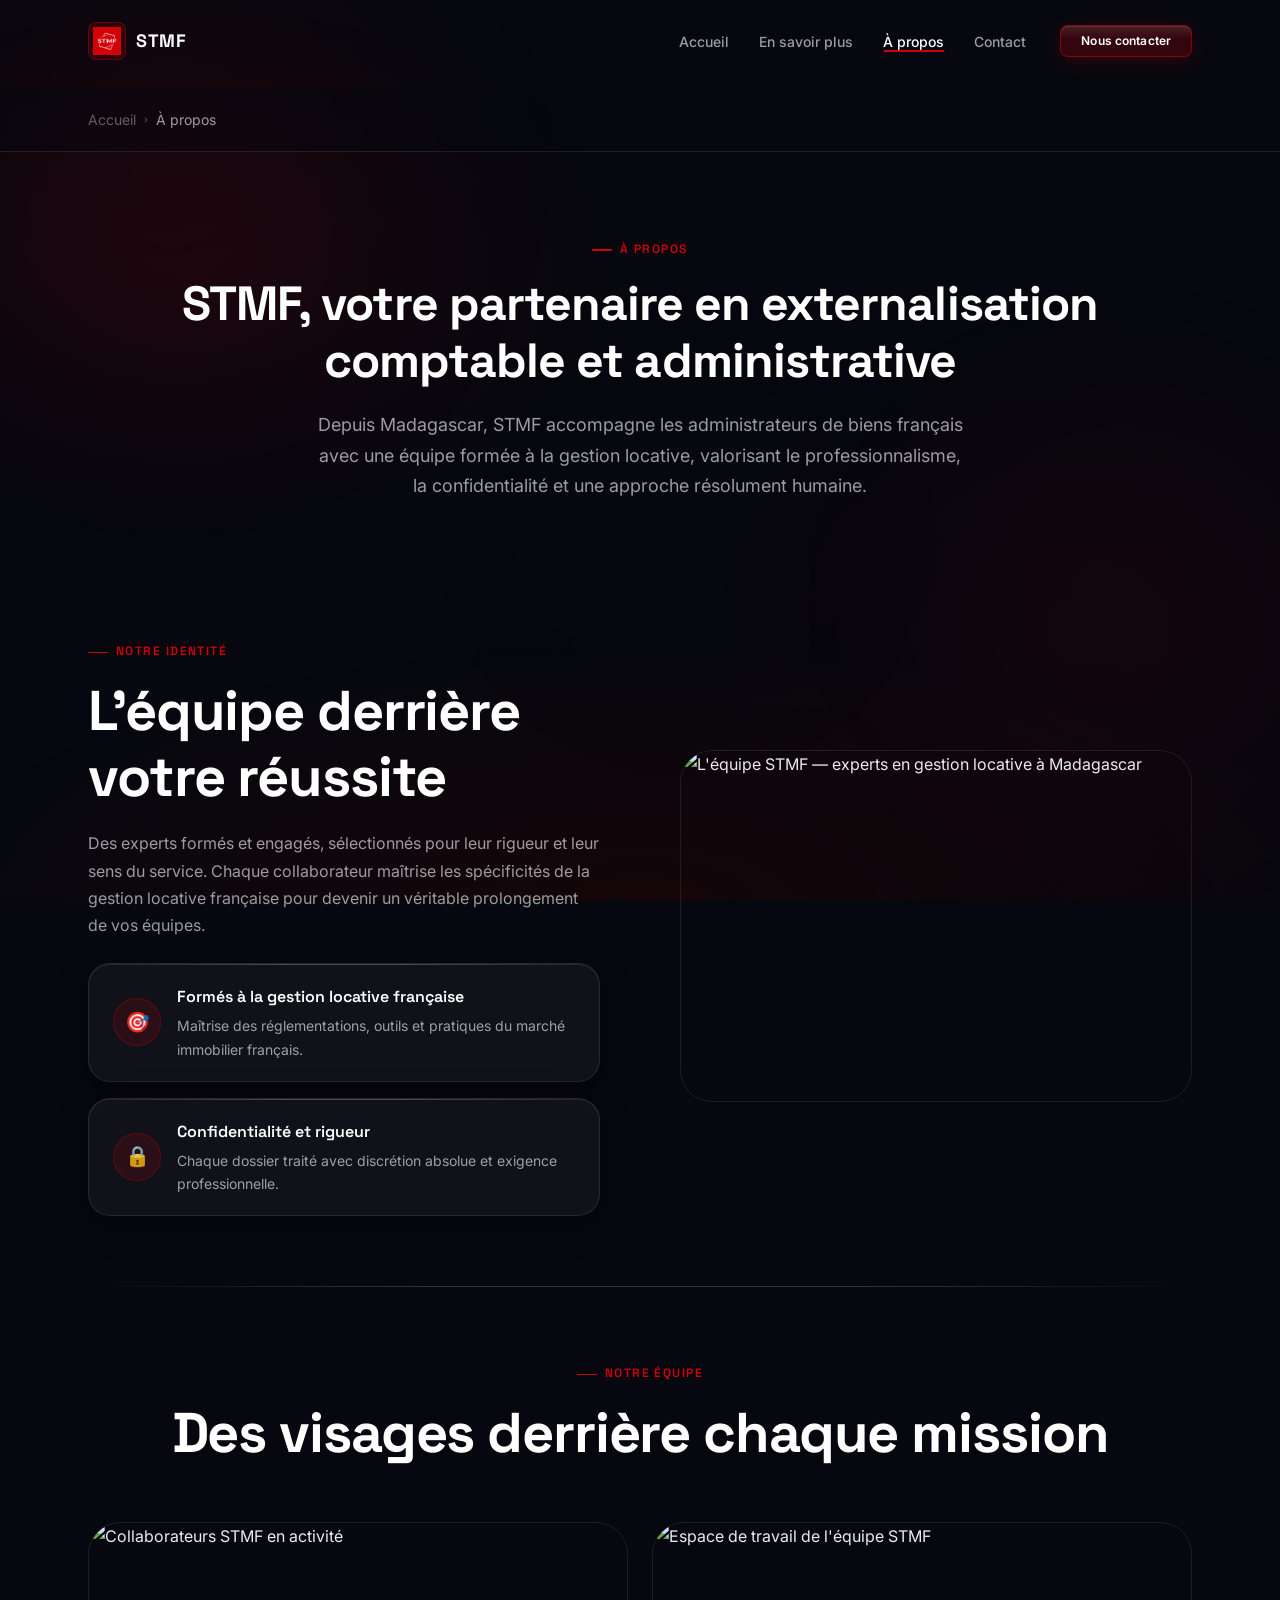
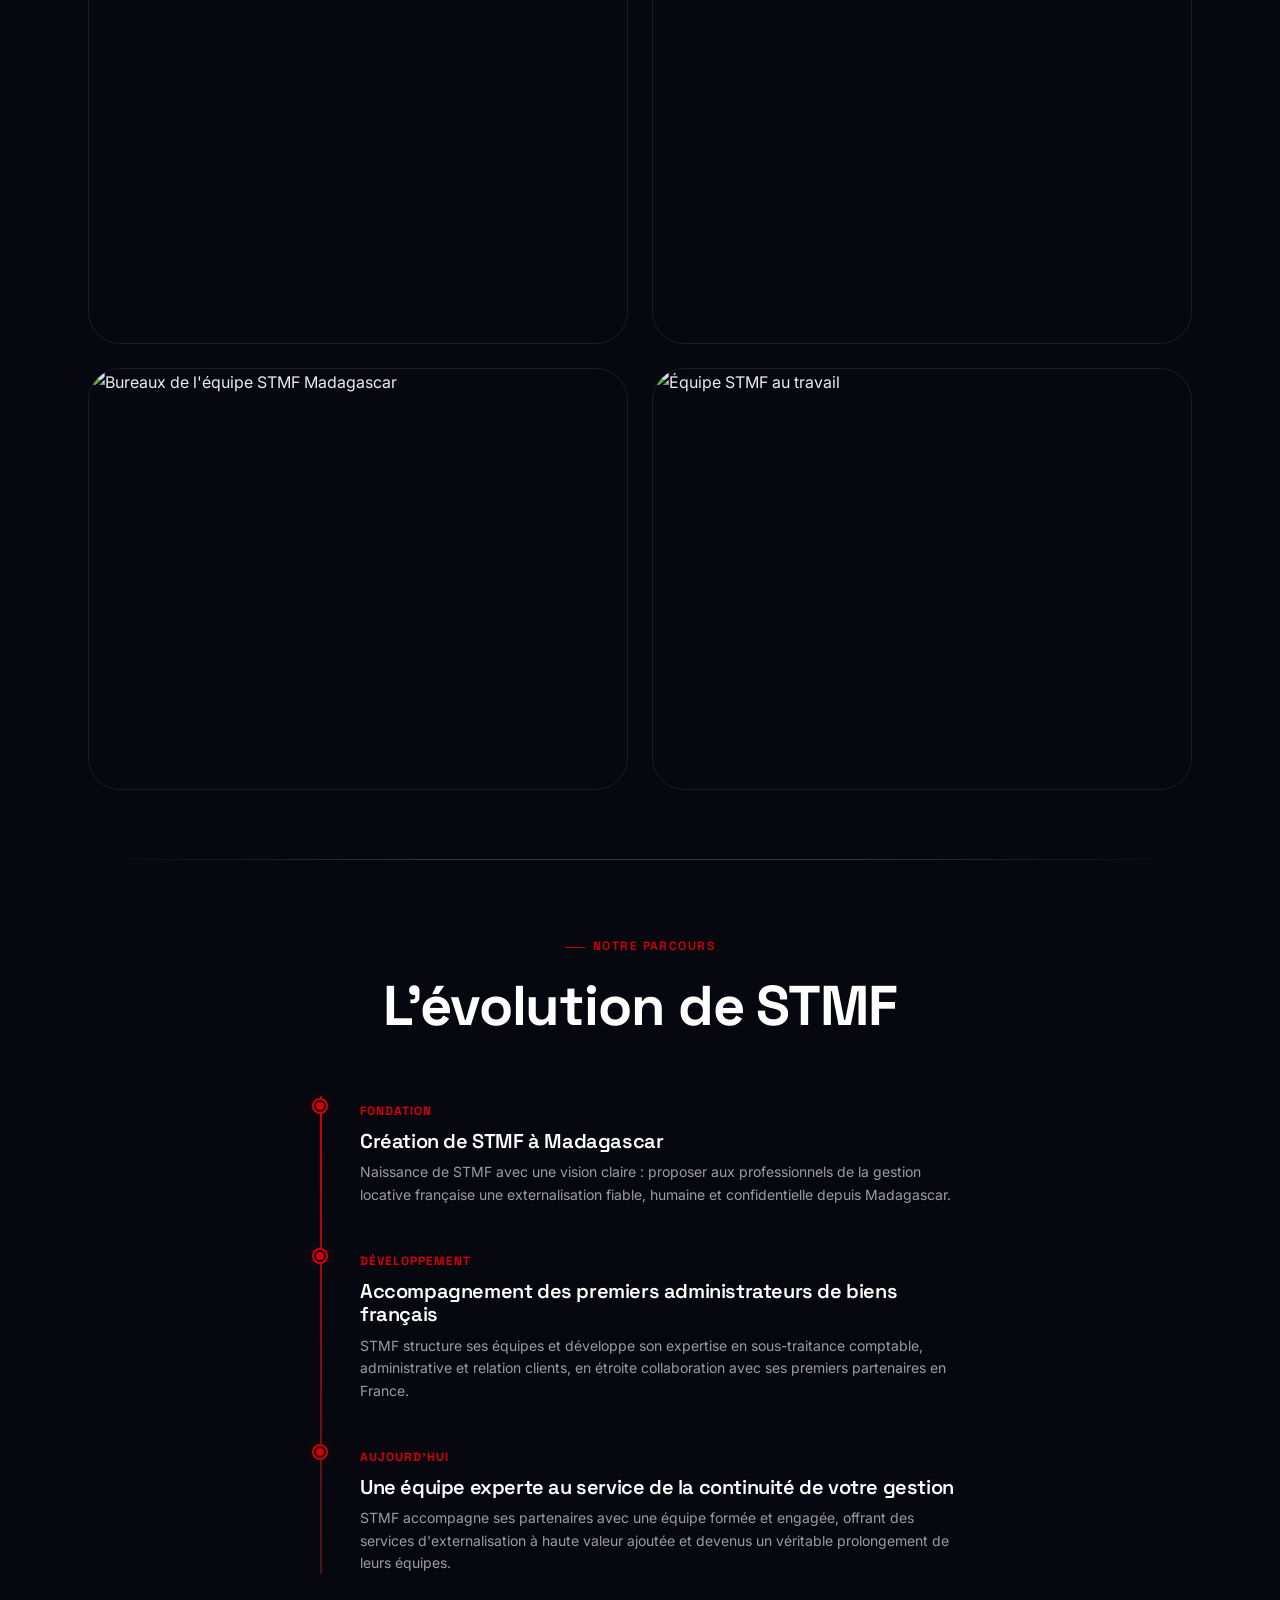
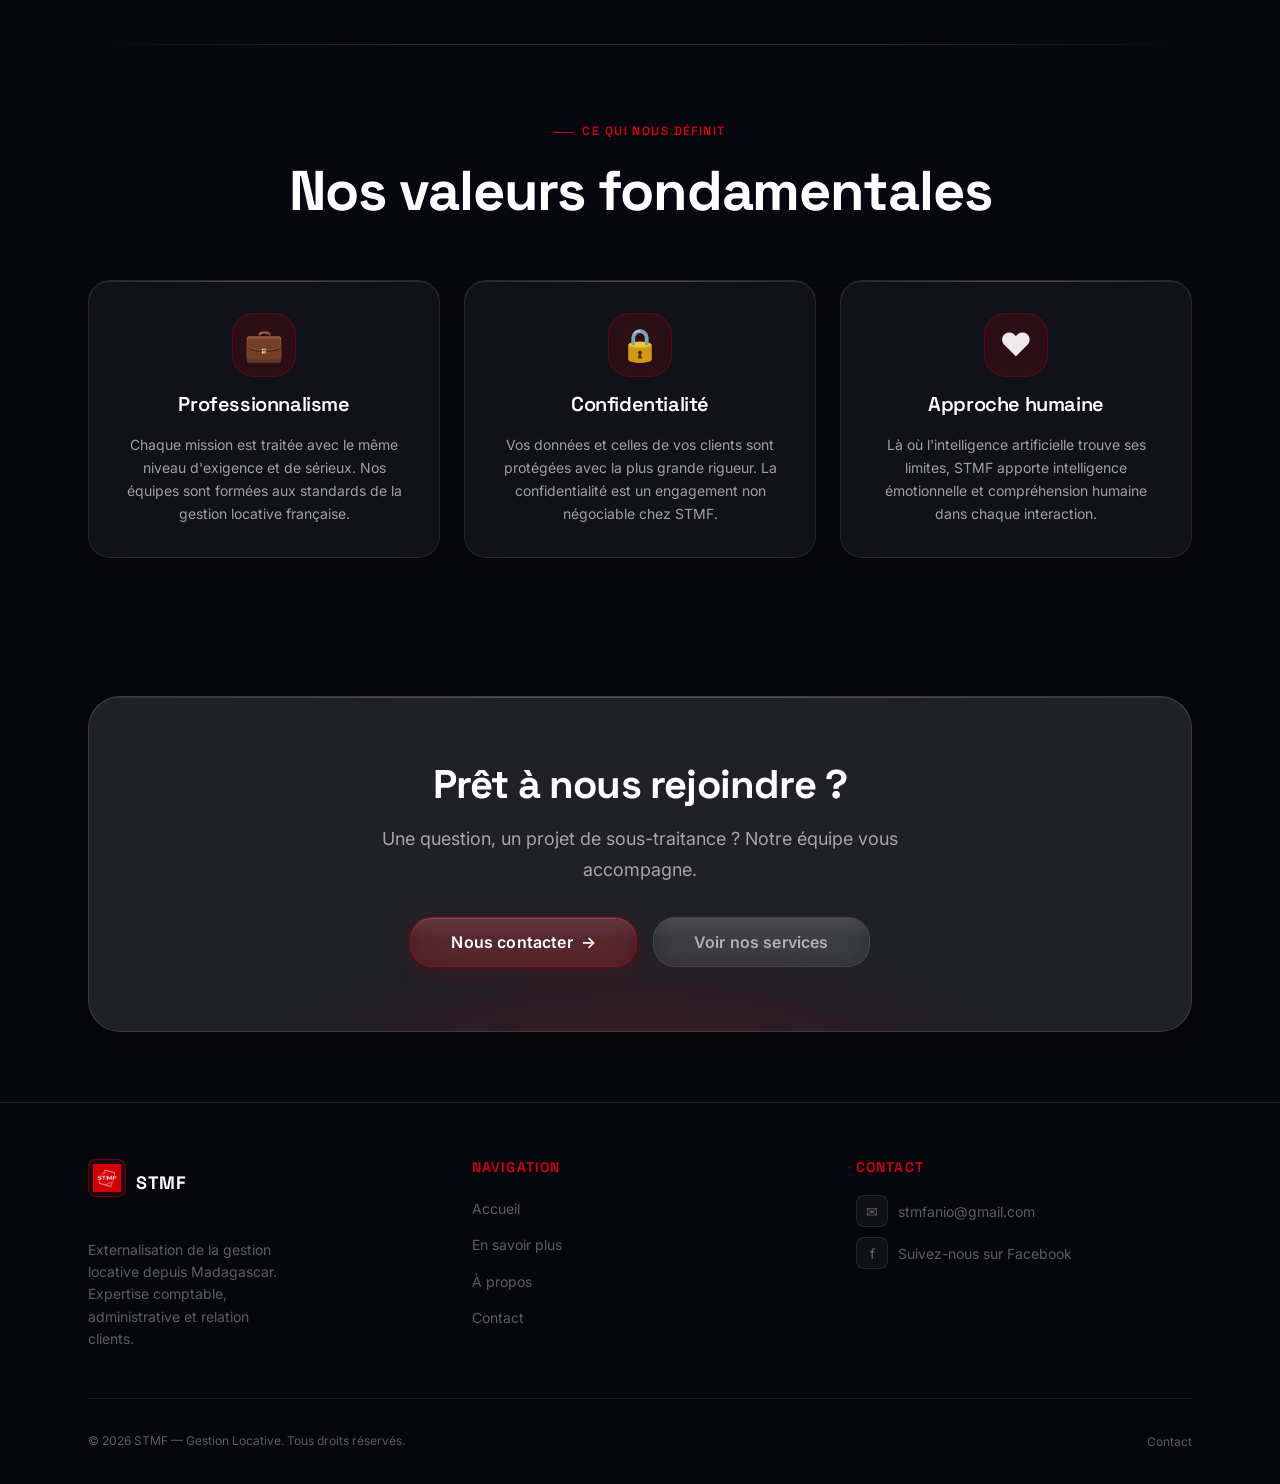
==== a-propos.html @ 17bb4bdf "Update a-propos.html" ====
<!DOCTYPE html>
<html lang="fr">
<head>
  <meta charset="UTF-8" />
  <meta name="viewport" content="width=device-width, initial-scale=1.0" />
  <meta http-equiv="X-UA-Compatible" content="IE=edge" />

  <!-- ─── SEO ─── -->
  <title>À Propos — L'équipe STMF, experts en externalisation de gestion locative depuis Madagascar</title>
  <meta name="description" content="Découvrez STMF : votre partenaire en externalisation comptable et administrative. Une équipe d'experts formés à la gestion locative française, basée à Madagascar, valorisant professionnalisme, confidentialité et approche humaine." />
  <meta name="keywords" content="équipe STMF gestion locative, externalisation Madagascar France, experts gestion locative, administrateurs de biens partenaire, STMF à propos, sous-traitance professionnelle immobilière" />
  <meta name="robots" content="index, follow, max-snippet:-1, max-image-preview:large" />
  <meta name="author" content="STMF — Gestion Locative" />
  <link rel="canonical" href="https://stmf-gestion-locative.com/a-propos.html" />

  <!-- ─── Open Graph ─── -->
  <meta property="og:type"        content="website" />
  <meta property="og:site_name"   content="STMF — Gestion Locative" />
  <meta property="og:url"         content="https://stmf-gestion-locative.com/a-propos.html" />
  <meta property="og:title"       content="À Propos — L'équipe STMF, experts en gestion locative" />
  <meta property="og:description" content="STMF accompagne les administrateurs de biens français avec une équipe formée à la gestion locative, valorisant le professionnalisme, la confidentialité et une approche résolument humaine." />
  <meta property="og:image"       content="CLOUDFLARE_URL_OG_IMAGE" />
  <meta property="og:locale"      content="fr_FR" />

  <!-- ─── Twitter Card ─── -->
  <meta name="twitter:card"        content="summary_large_image" />
  <meta name="twitter:title"       content="À Propos — L'équipe STMF" />
  <meta name="twitter:description" content="Une équipe d'experts en gestion locative basée à Madagascar, au service des professionnels français." />
  <meta name="twitter:image"       content="CLOUDFLARE_URL_OG_IMAGE" />

  <!-- ─── Structured Data ─── -->
  <script type="application/ld+json">
  {
    "@context": "https://schema.org",
    "@type": "AboutPage",
    "url": "https://stmf-gestion-locative.com/a-propos.html",
    "name": "À propos de STMF — Gestion Locative",
    "description": "STMF, votre partenaire en externalisation comptable et administrative. Depuis Madagascar, STMF accompagne les administrateurs de biens français avec une équipe formée à la gestion locative.",
    "mainEntity": {
      "@type": "Organization",
      "name": "STMF — Gestion Locative",
      "description": "Depuis Madagascar, STMF accompagne les administrateurs de biens français avec une équipe formée à la gestion locative, valorisant le professionnalisme, la confidentialité et une approche résolument humaine.",
      "url": "https://stmf-gestion-locative.com",
      "email": "stmfanio@gmail.com",
      "foundingLocation": {"@type": "Place", "name": "Madagascar"},
      "knowsAbout": ["Gestion locative", "Externalisation immobilière", "Sous-traitance comptable", "Administration de biens"]
    }
  }
  </script>
  <script type="application/ld+json">
  {
    "@context": "https://schema.org",
    "@type": "BreadcrumbList",
    "itemListElement": [
      {"@type": "ListItem", "position": 1, "name": "Accueil", "item": "https://stmf-gestion-locative.com/"},
      {"@type": "ListItem", "position": 2, "name": "À propos",  "item": "https://stmf-gestion-locative.com/a-propos.html"}
    ]
  }
  </script>

  <!-- ─── Favicons ─── -->
  <link rel="icon"             type="image/x-icon" href="assets/favicon/favicon.ico" />
  <link rel="icon"             type="image/png"    href="assets/favicon/favicon-32x32.png" sizes="32x32" />
  <link rel="icon"             type="image/png"    href="assets/favicon/favicon-16x16.png" sizes="16x16" />
  <link rel="apple-touch-icon"                     href="assets/favicon/apple-touch-icon.png" />
  <link rel="manifest"                             href="site.webmanifest" />
  <meta name="theme-color"    content="#d40009" />

  <link rel="preconnect" href="https://fonts.googleapis.com" />
  <link rel="preconnect" href="https://fonts.gstatic.com" crossorigin />

  <link rel="stylesheet" href="css/global.css" />
  <link rel="stylesheet" href="css/layout.css" />
  <link rel="stylesheet" href="css/components.css" />
  <link rel="stylesheet" href="css/animations.css" />
  <link rel="stylesheet" href="css/pages.css" />
</head>
<body>

<svg class="svg-filters" aria-hidden="true" focusable="false">
  <defs>
    <filter id="glass-distort" color-interpolation-filters="sRGB" x="-20%" y="-20%" width="140%" height="140%">
      <feTurbulence type="fractalNoise" baseFrequency="0.015 0.012" numOctaves="2" seed="4" result="noise"/>
      <feDisplacementMap in="SourceGraphic" in2="noise" scale="5" xChannelSelector="R" yChannelSelector="G"/>
    </filter>
  </defs>
</svg>

<div class="bg-orbs" aria-hidden="true">
  <div class="bg-orb bg-orb-1"></div>
  <div class="bg-orb bg-orb-2"></div>
  <div class="bg-orb bg-orb-3"></div>
</div>

<div class="site-wrap">

  <!-- ════ NAVBAR ════ -->
  <header>
    <nav class="navbar" id="navbar" role="navigation" aria-label="Navigation principale">
      <div class="container navbar__inner">
        <a href="index.html" class="navbar__brand" aria-label="STMF — Retour à l'accueil">
          <div class="brand-logo"><img src="assets/favicon/favicon-32x32.png" alt="Logo STMF" width="28" height="28" /></div>
          <span class="brand-name">STMF</span>
        </a>
        <div class="navbar__menu" role="menubar" aria-label="Liens de navigation">
          <ul class="nav-links" role="none">
            <li role="none"><a href="index.html"          class="nav-link" role="menuitem">Accueil</a></li>
            <li role="none"><a href="en-savoir-plus.html" class="nav-link" role="menuitem">En savoir plus</a></li>
            <li role="none"><a href="a-propos.html"       class="nav-link" role="menuitem">À propos</a></li>
            <li role="none"><a href="contact.html"        class="nav-link" role="menuitem">Contact</a></li>
          </ul>
          <div class="navbar__cta">
            <a href="contact.html" class="btn btn--primary btn--sm">Nous contacter</a>
          </div>
        </div>
        <button class="navbar__toggle" id="navToggle" aria-label="Ouvrir le menu" aria-expanded="false" aria-controls="navOverlay">
          <span class="toggle-bar"></span><span class="toggle-bar"></span><span class="toggle-bar"></span>
        </button>
      </div>
    </nav>
    <div class="nav-overlay" id="navOverlay" role="dialog" aria-modal="true" aria-label="Menu de navigation">
      <ul>
        <li><a href="index.html"          class="nav-link">Accueil</a></li>
        <li><a href="en-savoir-plus.html" class="nav-link">En savoir plus</a></li>
        <li><a href="a-propos.html"       class="nav-link">À propos</a></li>
        <li><a href="contact.html"        class="nav-link">Contact</a></li>
      </ul>
      <a href="contact.html" class="btn btn--primary btn--lg" style="margin-top:2rem;">Nous contacter</a>
    </div>
  </header>

  <!-- ════ MAIN ════ -->
  <main class="page page-content" id="main" tabindex="-1">

    <!-- Breadcrumb -->
    <nav class="breadcrumb" aria-label="Fil d'Ariane">
      <div class="container">
        <ol class="breadcrumb__list">
          <li class="breadcrumb__item"><a href="index.html">Accueil</a></li>
          <li class="breadcrumb__item" aria-hidden="true"><span class="breadcrumb__sep">›</span></li>
          <li class="breadcrumb__item breadcrumb__item--active" aria-current="page">À propos</li>
        </ol>
      </div>
    </nav>

    <!-- Page hero -->
    <section class="page-hero" aria-labelledby="about-title">
      <div class="container">
        <span class="section__eyebrow" data-reveal="up">À propos</span>
        <h1 class="page-hero__title" id="about-title" data-reveal="up" data-reveal-delay="100">
          STMF, votre partenaire en externalisation comptable et administrative
        </h1>
        <p class="page-hero__desc" data-reveal="up" data-reveal-delay="200">
          Depuis Madagascar, STMF accompagne les administrateurs de biens français avec une équipe formée à la gestion locative, valorisant le professionnalisme, la confidentialité et une approche résolument humaine.
        </p>
      </div>
    </section>

    <!-- ── INTRO ABOUT ──────────────── -->
    <section class="section section--sm" aria-labelledby="intro-title">
      <div class="container">
        <div class="about-intro-grid">

          <!-- Contenu -->
          <div data-reveal="left">
            <span class="section__eyebrow">Notre identité</span>
            <h2 class="section__title section__title--left" id="intro-title" style="text-align:left;margin-bottom:1.25rem;">
              L'équipe derrière votre réussite
            </h2>
            <p style="color:var(--c-text-sec);line-height:1.7;margin-bottom:1.5rem;">
              Des experts formés et engagés, sélectionnés pour leur rigueur et leur sens du service. Chaque collaborateur maîtrise les spécificités de la gestion locative française pour devenir un véritable prolongement de vos équipes.
            </p>
            <div style="display:flex;flex-direction:column;gap:1rem;">
              <div class="glass-card glass-card--static" style="padding:1.25rem 1.5rem;display:flex;align-items:center;gap:1rem;">
                <div class="icon-circle" style="flex-shrink:0;" aria-hidden="true">🎯</div>
                <div>
                  <div style="font-family:var(--ff-display);font-weight:600;color:var(--c-white);margin-bottom:0.25rem;">Formés à la gestion locative française</div>
                  <div style="font-size:var(--ts-sm);color:var(--c-text-sec);">Maîtrise des réglementations, outils et pratiques du marché immobilier français.</div>
                </div>
              </div>
              <div class="glass-card glass-card--static" style="padding:1.25rem 1.5rem;display:flex;align-items:center;gap:1rem;">
                <div class="icon-circle" style="flex-shrink:0;" aria-hidden="true">🔒</div>
                <div>
                  <div style="font-family:var(--ff-display);font-weight:600;color:var(--c-white);margin-bottom:0.25rem;">Confidentialité et rigueur</div>
                  <div style="font-size:var(--ts-sm);color:var(--c-text-sec);">Chaque dossier traité avec discrétion absolue et exigence professionnelle.</div>
                </div>
              </div>
            </div>
          </div>

          <!-- Photo principale équipe -->
          <div class="team-grid" data-reveal="right">
            <div class="team-img team-img--featured">
              <!-- 📸 IMAGE ÉQUIPE PRINCIPALE: bureau 8.png | Remplacer src par votre URL Cloudflare -->
              <img
                src="https://res.cloudinary.com/kd5ujryr/image/upload/v1786176951/bureau_8_dxsi12.png"
                alt="L'équipe STMF — experts en gestion locative à Madagascar"
                width="800"
                height="350"
                loading="lazy"
                decoding="async"
              />
            </div>
          </div>

        </div>
      </div>
    </section>

    <div class="container"><div class="divider"></div></div>

    <!-- ── GALERIE ÉQUIPE ─────────────── -->
    <section class="section section--sm" aria-labelledby="team-title">
      <div class="container">
        <div class="section__header" data-reveal="up">
          <span class="section__eyebrow">Notre équipe</span>
          <h2 class="section__title" id="team-title">Des visages derrière chaque mission</h2>
        </div>

        <div class="team-grid">
          <div class="team-img" data-reveal="up" data-reveal-delay="100">
            <!-- 📸 IMAGE ÉQUIPE 1: bureau 1.png | Remplacer src par votre URL Cloudflare -->
            <img src="https://res.cloudinary.com/kd5ujryr/image/upload/v1786176948/bureau_1_omhqzr.png" alt="Collaborateurs STMF en activité" width="560" height="420" loading="lazy" decoding="async" />
          </div>
          <div class="team-img" data-reveal="up" data-reveal-delay="200">
            <!-- 📸 IMAGE ÉQUIPE 2: bureau 5.png | Remplacer src par votre URL Cloudflare -->
            <img src="https://res.cloudinary.com/kd5ujryr/image/upload/v1786176950/bureau_5_sbch0p.png" alt="Espace de travail de l'équipe STMF" width="560" height="420" loading="lazy" decoding="async" />
          </div>
          <div class="team-img" data-reveal="up" data-reveal-delay="300">
            <!-- 📸 IMAGE ÉQUIPE 3: bureau 9.png | Remplacer src par votre URL Cloudflare -->
            <img src="https://res.cloudinary.com/kd5ujryr/image/upload/v1786176948/bureau_9_m9wlqh.png" alt="Bureaux de l'équipe STMF Madagascar" width="560" height="420" loading="lazy" decoding="async" />
          </div>
          <div class="team-img" data-reveal="up" data-reveal-delay="400">
            <!-- 📸 IMAGE ÉQUIPE 4: bureau 11.png | Remplacer src par votre URL Cloudflare -->
            <img src="https://res.cloudinary.com/kd5ujryr/image/upload/v1786176948/bureau_1_omhqzr.png1" alt="Équipe STMF au travail" width="560" height="420" loading="lazy" decoding="async" />
          </div>
        </div>
      </div>
    </section>

    <div class="container"><div class="divider"></div></div>

    <!-- ── TIMELINE — ÉVOLUTION ────────── -->
    <section class="section section--sm" aria-labelledby="timeline-title">
      <div class="container">
        <div class="section__header" data-reveal="up">
          <span class="section__eyebrow">Notre parcours</span>
          <h2 class="section__title" id="timeline-title">L'évolution de STMF</h2>
        </div>

        <div style="max-width:640px;margin-inline:auto;">
          <div class="timeline" role="list" aria-label="Étapes clés de l'évolution de STMF">

            <div class="timeline__line" aria-hidden="true">
              <div class="timeline__line-fill"></div>
            </div>

            <div class="timeline__item" role="listitem" data-reveal="left">
              <div class="timeline__dot" aria-hidden="true"></div>
              <span class="timeline__label">Fondation</span>
              <h3 class="timeline__title">Création de STMF à Madagascar</h3>
              <p class="timeline__desc">
                Naissance de STMF avec une vision claire : proposer aux professionnels de la gestion locative française une externalisation fiable, humaine et confidentielle depuis Madagascar.
              </p>
            </div>

            <div class="timeline__item" role="listitem" data-reveal="left" data-reveal-delay="150">
              <div class="timeline__dot" aria-hidden="true"></div>
              <span class="timeline__label">Développement</span>
              <h3 class="timeline__title">Accompagnement des premiers administrateurs de biens français</h3>
              <p class="timeline__desc">
                STMF structure ses équipes et développe son expertise en sous-traitance comptable, administrative et relation clients, en étroite collaboration avec ses premiers partenaires en France.
              </p>
            </div>

            <div class="timeline__item" role="listitem" data-reveal="left" data-reveal-delay="300">
              <div class="timeline__dot timeline__dot--current" aria-hidden="true"></div>
              <span class="timeline__label">Aujourd'hui</span>
              <h3 class="timeline__title">Une équipe experte au service de la continuité de votre gestion</h3>
              <p class="timeline__desc">
                STMF accompagne ses partenaires avec une équipe formée et engagée, offrant des services d'externalisation à haute valeur ajoutée et devenus un véritable prolongement de leurs équipes.
              </p>
            </div>

          </div>
        </div>
      </div>
    </section>

    <div class="container"><div class="divider"></div></div>

    <!-- ── NOS VALEURS ────────────────── -->
    <section class="section section--sm" aria-labelledby="values-title">
      <div class="container">
        <div class="section__header" data-reveal="up">
          <span class="section__eyebrow">Ce qui nous définit</span>
          <h2 class="section__title" id="values-title">Nos valeurs fondamentales</h2>
        </div>

        <div class="values-grid">
          <div class="glass-card glass-card--red value-card" data-reveal="up" data-reveal-delay="100">
            <div class="value-card__icon" aria-hidden="true">💼</div>
            <h3 class="value-card__title">Professionnalisme</h3>
            <p class="value-card__desc">
              Chaque mission est traitée avec le même niveau d'exigence et de sérieux. Nos équipes sont formées aux standards de la gestion locative française.
            </p>
          </div>
          <div class="glass-card glass-card--red value-card" data-reveal="up" data-reveal-delay="200">
            <div class="value-card__icon" aria-hidden="true">🔒</div>
            <h3 class="value-card__title">Confidentialité</h3>
            <p class="value-card__desc">
              Vos données et celles de vos clients sont protégées avec la plus grande rigueur. La confidentialité est un engagement non négociable chez STMF.
            </p>
          </div>
          <div class="glass-card glass-card--red value-card" data-reveal="up" data-reveal-delay="300">
            <div class="value-card__icon" aria-hidden="true">❤️</div>
            <h3 class="value-card__title">Approche humaine</h3>
            <p class="value-card__desc">
              Là où l'intelligence artificielle trouve ses limites, STMF apporte intelligence émotionnelle et compréhension humaine dans chaque interaction.
            </p>
          </div>
        </div>
      </div>
    </section>

    <!-- ── CTA BAND ──────────────────── -->
    <section class="section section--sm" aria-labelledby="cta-about-title">
      <div class="container">
        <div class="glass-card glass-card--strong cta-band" data-reveal="scale">
          <h2 class="cta-band__title" id="cta-about-title">Prêt à nous rejoindre&nbsp;?</h2>
          <p class="cta-band__desc">
            Une question, un projet de sous-traitance&nbsp;? Notre équipe vous accompagne.
          </p>
          <div class="cta-band__actions">
            <a href="contact.html" class="btn btn--primary btn--lg glow-pulse">
              Nous contacter <span class="btn__icon" aria-hidden="true">→</span>
            </a>
            <a href="en-savoir-plus.html" class="btn btn--ghost btn--lg">Voir nos services</a>
          </div>
        </div>
      </div>
    </section>

  </main>

  <!-- ════ FOOTER ════ -->
  <footer class="footer" role="contentinfo">
    <div class="container">
      <div class="footer__grid">
        <div class="footer__brand">
          <a href="index.html" style="display:inline-flex;gap:0.625rem;align-items:center;margin-bottom:0.875rem;text-decoration:none;" aria-label="STMF — Accueil">
            <div class="brand-logo"><img src="assets/favicon/favicon-32x32.png" alt="Logo STMF" width="28" height="28" /></div>
            <span class="brand-name">STMF</span>
          </a>
          <p class="footer__desc">Externalisation de la gestion locative depuis Madagascar. Expertise comptable, administrative et relation clients.</p>
        </div>
        <nav aria-label="Liens secondaires">
          <h3 class="footer__heading">Navigation</h3>
          <ul class="footer__links">
            <li><a href="index.html"          class="footer__link">Accueil</a></li>
            <li><a href="en-savoir-plus.html" class="footer__link">En savoir plus</a></li>
            <li><a href="a-propos.html"       class="footer__link">À propos</a></li>
            <li><a href="contact.html"        class="footer__link">Contact</a></li>
          </ul>
        </nav>
        <div>
          <h3 class="footer__heading">Contact</h3>
          <a href="mailto:stmfanio@gmail.com" class="footer__contact-item">
            <span class="footer__contact-icon" aria-hidden="true">✉</span>
            <span>stmfanio@gmail.com</span>
          </a>
          <!-- 🔗 RÉSEAU SOCIAL: Remplacer # par l'URL Facebook officielle de STMF -->
          <a href="#" target="_blank" rel="noopener noreferrer" class="footer__contact-item" aria-label="Page Facebook STMF">
            <span class="footer__contact-icon" aria-hidden="true">f</span>
            <span>Suivez-nous sur Facebook</span>
          </a>
        </div>
      </div>
      <div class="footer__bottom">
        <p class="footer__copy">© 2026 STMF — Gestion Locative. Tous droits réservés.</p>
        <div class="footer__legal"><a href="contact.html">Contact</a></div>
      </div>
    </div>
  </footer>

</div><!-- /site-wrap -->

<script src="js/app.js" defer></script>
<script src="js/ui.js"  defer></script>

</body>
</html>
---- css/global.css ----
/* ============================================================
   STMF — GESTION LOCATIVE | global.css
   Design tokens, reset, typography
   © 2026 STMF — Architecture: Andry / Dev
   ============================================================ */

/* ─── Google Fonts ─── */
@import url('https://fonts.googleapis.com/css2?family=Space+Grotesk:wght@400;500;600;700&family=Inter:wght@400;500;600&display=swap');

/* ─── Design Tokens ─── */
:root {
  /* Palette */
  --c-bg:          #07080f;
  --c-bg-2:        #0c0d16;
  --c-bg-3:        #11121c;
  --c-red:         #d40009;
  --c-red-light:   #ff2229;
  --c-red-dim:     rgba(212, 0, 9, 0.14);
  --c-red-glow:    rgba(212, 0, 9, 0.28);
  --c-white:       #ffffff;
  --c-text:        rgba(255, 255, 255, 0.92);
  --c-text-sec:    rgba(255, 255, 255, 0.60);
  --c-text-muted:  rgba(255, 255, 255, 0.35);

  /* Glass system */
  --g-bg:          rgba(255, 255, 255, 0.045);
  --g-bg-hover:    rgba(255, 255, 255, 0.08);
  --g-bg-strong:   rgba(255, 255, 255, 0.10);
  --g-border:      rgba(255, 255, 255, 0.09);
  --g-border-h:    rgba(255, 255, 255, 0.18);
  --g-border-red:  rgba(212, 0, 9, 0.40);
  --g-blur:        blur(28px) saturate(160%);
  --g-blur-sm:     blur(16px) saturate(140%);
  --g-shadow:      0 8px 32px rgba(0, 0, 0, 0.45), inset 0 1px 0 rgba(255,255,255,0.07);
  --g-shadow-h:    0 20px 56px rgba(0, 0, 0, 0.55), inset 0 1px 0 rgba(255,255,255,0.11);
  --g-shadow-red:  0 0 40px rgba(212, 0, 9, 0.20);

  /* Typography */
  --ff-display:    'Space Grotesk', -apple-system, sans-serif;
  --ff-body:       'Inter', -apple-system, sans-serif;

  /* Scale */
  --ts-xs:   0.75rem;   /* 12px */
  --ts-sm:   0.875rem;  /* 14px */
  --ts-base: 1rem;      /* 16px */
  --ts-lg:   1.125rem;  /* 18px */
  --ts-xl:   1.25rem;   /* 20px */
  --ts-2xl:  1.5rem;    /* 24px */
  --ts-3xl:  1.875rem;  /* 30px */
  --ts-4xl:  clamp(2rem, 3.5vw, 2.5rem);
  --ts-5xl:  clamp(2.5rem, 4.5vw, 3.5rem);
  --ts-hero: clamp(2.75rem, 5.5vw, 4.5rem);

  /* Radius */
  --r-sm:   8px;
  --r-md:   14px;
  --r-lg:   22px;
  --r-xl:   32px;
  --r-pill: 9999px;

  /* Spacing */
  --sp-section: clamp(5rem, 9vw, 8rem);
  --sp-nav:     88px; /* navbar height compensation */

  /* Transitions */
  --t-fast:   0.18s ease;
  --t-base:   0.30s cubic-bezier(0.4, 0, 0.2, 1);
  --t-slow:   0.55s cubic-bezier(0.4, 0, 0.2, 1);

  /* Container */
  --max-w: 1200px;
  --gutter: clamp(1.25rem, 5vw, 3rem);
}

/* ─── Reset ─── */
*,
*::before,
*::after {
  box-sizing: border-box;
  margin: 0;
  padding: 0;
}

html {
  scroll-behavior: smooth;
  -webkit-text-size-adjust: 100%;
  text-size-adjust: 100%;
}

body {
  font-family: var(--ff-body);
  font-size: var(--ts-base);
  line-height: 1.65;
  color: var(--c-text);
  background-color: var(--c-bg);
  min-height: 100vh;
  overflow-x: hidden;
  -webkit-font-smoothing: antialiased;
  -moz-osx-font-smoothing: grayscale;
}

/* ─── Animated background ─── */
body::before {
  content: '';
  position: fixed;
  inset: 0;
  z-index: 0;
  pointer-events: none;
  background:
    radial-gradient(ellipse 60% 50% at 15% 30%,  rgba(212, 0, 9, 0.07)  0%, transparent 60%),
    radial-gradient(ellipse 50% 60% at 85% 70%,  rgba(180, 0, 8, 0.05)  0%, transparent 60%),
    radial-gradient(ellipse 80% 40% at 50% 100%, rgba(30,  5, 5, 0.60)  0%, transparent 70%);
}

/* ─── Global layout wrapper ─── */
.site-wrap {
  position: relative;
  z-index: 1;
  min-height: 100vh;
}

/* ─── Typography ─── */
h1, h2, h3, h4, h5, h6 {
  font-family: var(--ff-display);
  font-weight: 700;
  line-height: 1.18;
  letter-spacing: -0.02em;
  color: var(--c-white);
}

h1 { font-size: var(--ts-hero); }
h2 { font-size: var(--ts-5xl); }
h3 { font-size: var(--ts-3xl); }
h4 { font-size: var(--ts-2xl); }
h5 { font-size: var(--ts-xl);  }
h6 { font-size: var(--ts-lg);  }

p {
  color: var(--c-text-sec);
  line-height: 1.70;
}

a {
  color: inherit;
  text-decoration: none;
}

img, picture, video, canvas, svg {
  display: block;
  max-width: 100%;
}

ul, ol { list-style: none; }

button, input, textarea, select {
  font-family: var(--ff-body);
  font-size: var(--ts-base);
}

button { cursor: pointer; border: none; background: none; }

/* ─── Utilities ─── */
.sr-only {
  position: absolute;
  width: 1px; height: 1px;
  padding: 0; margin: -1px;
  overflow: hidden;
  clip: rect(0,0,0,0);
  white-space: nowrap;
  border: 0;
}

.container {
  width: 100%;
  max-width: var(--max-w);
  margin-inline: auto;
  padding-inline: var(--gutter);
}

/* Text utilities */
.text-red     { color: var(--c-red); }
.text-muted   { color: var(--c-text-muted); }
.text-center  { text-align: center; }
.font-display { font-family: var(--ff-display); }

/* SVG filter for liquid glass distortion (progressive enhancement) */
.svg-filters {
  position: absolute;
  width: 0;
  height: 0;
  overflow: hidden;
  pointer-events: none;
}

/* ─── Focus / Accessibility ─── */
:focus-visible {
  outline: 2px solid var(--c-red);
  outline-offset: 3px;
  border-radius: 4px;
}

/* ─── Selection ─── */
::selection {
  background: var(--c-red-dim);
  color: var(--c-white);
}

/* ─── Scrollbar (Webkit) ─── */
::-webkit-scrollbar { width: 6px; }
::-webkit-scrollbar-track { background: var(--c-bg); }
::-webkit-scrollbar-thumb { background: rgba(212,0,9,0.4); border-radius: var(--r-pill); }
::-webkit-scrollbar-thumb:hover { background: var(--c-red); }

/* ─── Reduced motion ─── */
@media (prefers-reduced-motion: reduce) {
  *, *::before, *::after {
    animation-duration: 0.01ms !important;
    animation-iteration-count: 1 !important;
    transition-duration: 0.01ms !important;
  }
  html { scroll-behavior: auto; }
}
---- css/layout.css ----
/* ============================================================
   STMF — GESTION LOCATIVE | layout.css
   Navigation, footer, section structure, grid, breadcrumb
   ============================================================ */

/* ─── Background orbs (decorative, fixed) ─── */
.bg-orbs {
  position: fixed;
  inset: 0;
  z-index: 0;
  pointer-events: none;
  overflow: hidden;
}

.bg-orb {
  position: absolute;
  border-radius: 50%;
  filter: blur(90px);
  will-change: transform;
  animation: orb-drift 25s ease-in-out infinite alternate;
}

.bg-orb-1 {
  width: min(600px, 60vw);
  height: min(600px, 60vw);
  background: radial-gradient(circle, rgba(212,0,9,0.09) 0%, transparent 70%);
  top: -15%;
  left: -10%;
  animation-duration: 28s;
}

.bg-orb-2 {
  width: min(500px, 50vw);
  height: min(500px, 50vw);
  background: radial-gradient(circle, rgba(160,0,6,0.07) 0%, transparent 70%);
  bottom: 5%;
  right: -8%;
  animation-duration: 22s;
  animation-delay: -10s;
}

.bg-orb-3 {
  width: min(350px, 35vw);
  height: min(350px, 35vw);
  background: radial-gradient(circle, rgba(80,0,3,0.06) 0%, transparent 70%);
  top: 40%;
  left: 40%;
  animation-duration: 32s;
  animation-delay: -18s;
}

/* ─── NAVBAR ─── */
.navbar {
  position: fixed;
  top: 0;
  left: 0;
  right: 0;
  z-index: 1000;
  padding-block: 1.375rem;
  background: transparent;
  border-bottom: 1px solid transparent;
  transition:
    background var(--t-base),
    border-color var(--t-base),
    padding-block var(--t-base),
    backdrop-filter var(--t-base);
}

.navbar.is-scrolled {
  background: rgba(7, 8, 15, 0.82);
  backdrop-filter: var(--g-blur);
  -webkit-backdrop-filter: var(--g-blur);
  border-bottom-color: var(--g-border);
  padding-block: 1rem;
}

.navbar__inner {
  display: flex;
  align-items: center;
  justify-content: space-between;
  gap: 2rem;
}

/* Brand */
.navbar__brand {
  display: flex;
  align-items: center;
  gap: 0.625rem;
  flex-shrink: 0;
}

.brand-logo {
  display: flex;
  align-items: center;
  justify-content: center;
  width: 38px;
  height: 38px;
  border-radius: var(--r-sm);
  overflow: hidden;
  border: 1px solid var(--g-border-red);
  background: var(--c-red-dim);
}

.brand-logo img {
  width: 28px;
  height: 28px;
  object-fit: contain;
}

.brand-name {
  font-family: var(--ff-display);
  font-weight: 700;
  font-size: 1.125rem;
  letter-spacing: 0.04em;
  color: var(--c-white);
}

.brand-tagline {
  font-size: var(--ts-xs);
  color: var(--c-text-muted);
  letter-spacing: 0.02em;
  display: none;
}

/* Nav links */
.navbar__menu {
  display: flex;
  align-items: center;
  gap: 0.25rem;
}

.nav-links {
  display: flex;
  align-items: center;
  gap: 0.125rem;
}

.nav-link {
  position: relative;
  padding: 0.5rem 0.875rem;
  font-size: var(--ts-sm);
  font-weight: 500;
  color: var(--c-text-sec);
  border-radius: var(--r-sm);
  transition: color var(--t-fast), background var(--t-fast);
}

.nav-link::after {
  content: '';
  position: absolute;
  bottom: 6px;
  left: 50%;
  transform: translateX(-50%) scaleX(0);
  width: calc(100% - 1.75rem);
  height: 1.5px;
  background: var(--c-red);
  border-radius: var(--r-pill);
  transition: transform var(--t-base);
  transform-origin: center;
}

.nav-link:hover {
  color: var(--c-white);
  background: rgba(255,255,255,0.05);
}

.nav-link:hover::after,
.nav-link.is-active::after {
  transform: translateX(-50%) scaleX(1);
}

.nav-link.is-active {
  color: var(--c-white);
}

.navbar__cta {
  margin-left: 1rem;
}

/* Hamburger toggle */
.navbar__toggle {
  display: none;
  flex-direction: column;
  justify-content: center;
  gap: 5px;
  width: 40px;
  height: 40px;
  padding: 0.5rem;
  border-radius: var(--r-sm);
  background: var(--g-bg);
  border: 1px solid var(--g-border);
  cursor: pointer;
  transition: background var(--t-fast);
}

.navbar__toggle:hover {
  background: var(--g-bg-hover);
}

.toggle-bar {
  display: block;
  width: 100%;
  height: 1.5px;
  background: var(--c-text);
  border-radius: var(--r-pill);
  transition: transform var(--t-base), opacity var(--t-fast), width var(--t-fast);
  transform-origin: center;
}

.navbar__toggle[aria-expanded="true"] .toggle-bar:nth-child(1) {
  transform: translateY(6.5px) rotate(45deg);
}

.navbar__toggle[aria-expanded="true"] .toggle-bar:nth-child(2) {
  opacity: 0;
  width: 0;
}

.navbar__toggle[aria-expanded="true"] .toggle-bar:nth-child(3) {
  transform: translateY(-6.5px) rotate(-45deg);
}

/* Mobile nav overlay */
.nav-overlay {
  display: none;
  position: fixed;
  inset: 0;
  background: rgba(7, 8, 15, 0.96);
  backdrop-filter: var(--g-blur);
  -webkit-backdrop-filter: var(--g-blur);
  z-index: 999;
  flex-direction: column;
  align-items: center;
  justify-content: center;
  gap: 0.5rem;
  opacity: 0;
  transition: opacity var(--t-base);
}

.nav-overlay.is-open {
  display: flex;
  opacity: 1;
}

.nav-overlay .nav-link {
  font-size: var(--ts-2xl);
  font-family: var(--ff-display);
  font-weight: 600;
  padding: 0.75rem 2rem;
  color: var(--c-text-sec);
}

.nav-overlay .nav-link:hover,
.nav-overlay .nav-link.is-active {
  color: var(--c-white);
}

.nav-overlay .btn {
  margin-top: 1rem;
  font-size: var(--ts-lg);
}

/* ─── FOOTER ─── */
.footer {
  position: relative;
  z-index: 1;
  background: rgba(7, 8, 15, 0.95);
  border-top: 1px solid var(--g-border);
  padding-block: 3.5rem 2rem;
}

.footer__grid {
  display: grid;
  grid-template-columns: 1fr 1fr 1fr;
  gap: 3rem;
  margin-bottom: 3rem;
}

.footer__brand .brand-logo {
  margin-bottom: 1rem;
}

.footer__brand .brand-name {
  margin-bottom: 0.375rem;
}

.footer__desc {
  font-size: var(--ts-sm);
  color: var(--c-text-muted);
  line-height: 1.6;
  margin-top: 0.75rem;
  max-width: 22ch;
}

.footer__heading {
  font-family: var(--ff-display);
  font-size: var(--ts-sm);
  font-weight: 600;
  letter-spacing: 0.08em;
  text-transform: uppercase;
  color: var(--c-red);
  margin-bottom: 1.25rem;
}

.footer__links {
  display: flex;
  flex-direction: column;
  gap: 0.625rem;
}

.footer__link {
  font-size: var(--ts-sm);
  color: var(--c-text-muted);
  transition: color var(--t-fast);
}

.footer__link:hover { color: var(--c-white); }

.footer__contact-item {
  display: flex;
  align-items: center;
  gap: 0.625rem;
  font-size: var(--ts-sm);
  color: var(--c-text-muted);
  margin-bottom: 0.625rem;
  transition: color var(--t-fast);
}

.footer__contact-item:hover { color: var(--c-white); }

.footer__contact-icon {
  flex-shrink: 0;
  width: 32px;
  height: 32px;
  display: flex;
  align-items: center;
  justify-content: center;
  background: var(--g-bg);
  border: 1px solid var(--g-border);
  border-radius: var(--r-sm);
  font-size: 0.875rem;
}

.footer__bottom {
  display: flex;
  align-items: center;
  justify-content: space-between;
  gap: 1rem;
  padding-top: 2rem;
  border-top: 1px solid var(--g-border);
}

.footer__copy {
  font-size: var(--ts-xs);
  color: var(--c-text-muted);
}

.footer__legal {
  display: flex;
  gap: 1.5rem;
}

.footer__legal a {
  font-size: var(--ts-xs);
  color: var(--c-text-muted);
  transition: color var(--t-fast);
}

.footer__legal a:hover { color: var(--c-white); }

/* ─── PAGE WRAPPER (content below fixed nav) ─── */
.page {
  position: relative;
  z-index: 1;
  min-height: 100vh;
}

.page-content {
  padding-top: var(--sp-nav);
}

/* ─── SECTION BASE ─── */
.section {
  padding-block: var(--sp-section);
}

.section--sm { padding-block: calc(var(--sp-section) * 0.6); }
.section--lg { padding-block: calc(var(--sp-section) * 1.25); }

.section__header {
  text-align: center;
  margin-bottom: 3.5rem;
}

.section__header--left { text-align: left; }

.section__eyebrow {
  display: inline-flex;
  align-items: center;
  gap: 0.5rem;
  font-family: var(--ff-display);
  font-size: var(--ts-xs);
  font-weight: 600;
  letter-spacing: 0.12em;
  text-transform: uppercase;
  color: var(--c-red);
  margin-bottom: 1rem;
}

.section__eyebrow::before {
  content: '';
  display: block;
  width: 20px;
  height: 1.5px;
  background: var(--c-red);
  border-radius: var(--r-pill);
}

.section__title {
  margin-bottom: 1.25rem;
}

.section__subtitle {
  font-size: var(--ts-lg);
  color: var(--c-text-sec);
  max-width: 62ch;
  line-height: 1.65;
  margin-inline: auto;
}

.section__subtitle--left { margin-inline: 0; }

/* ─── BREADCRUMB ─── */
.breadcrumb {
  padding-block: 1.25rem;
  border-bottom: 1px solid var(--g-border);
  margin-bottom: 0;
  background: rgba(7,8,15,0.4);
  backdrop-filter: blur(12px);
  -webkit-backdrop-filter: blur(12px);
}

.breadcrumb__list {
  display: flex;
  align-items: center;
  gap: 0.5rem;
  flex-wrap: wrap;
}

.breadcrumb__item {
  display: flex;
  align-items: center;
  gap: 0.5rem;
  font-size: var(--ts-sm);
  color: var(--c-text-muted);
}

.breadcrumb__item a {
  color: var(--c-text-muted);
  transition: color var(--t-fast);
}

.breadcrumb__item a:hover { color: var(--c-red); }

.breadcrumb__item--active { color: var(--c-text-sec); }

.breadcrumb__sep {
  color: var(--c-text-muted);
  font-size: 0.625rem;
}

/* ─── PAGE HERO BANNER (sub-pages) ─── */
.page-hero {
  padding-block: 5rem 4rem;
  text-align: center;
}

.page-hero__title {
  font-size: clamp(2rem, 4vw, 3rem);
  margin-bottom: 1.25rem;
}

.page-hero__desc {
  font-size: var(--ts-lg);
  color: var(--c-text-sec);
  max-width: 60ch;
  margin-inline: auto;
}

/* ─── RESPONSIVE ─── */
@media (max-width: 960px) {
  .navbar__menu {
    display: none;
  }

  .navbar__toggle {
    display: flex;
  }

  .footer__grid {
    grid-template-columns: 1fr 1fr;
    gap: 2rem;
  }

  .footer__brand {
    grid-column: 1 / -1;
  }
}

@media (max-width: 600px) {
  .footer__grid {
    grid-template-columns: 1fr;
  }

  .footer__bottom {
    flex-direction: column;
    text-align: center;
    gap: 0.75rem;
  }

  .footer__legal {
    justify-content: center;
  }
}
---- css/components.css ----
/* ============================================================
   STMF — GESTION LOCATIVE | components.css
   Buttons, glass cards, badges, form, icons, feature lists
   ============================================================ */

/* ═══════════════════════════════════════════════
   BUTTONS
═══════════════════════════════════════════════ */

.btn {
  display: inline-flex;
  align-items: center;
  justify-content: center;
  gap: 0.5rem;
  padding: 0.8125rem 1.875rem;
  font-family: var(--ff-body);
  font-size: var(--ts-sm);
  font-weight: 600;
  line-height: 1;
  border-radius: var(--r-md);
  text-decoration: none;
  white-space: nowrap;
  cursor: pointer;
  transition: all var(--t-base);
  position: relative;
  overflow: hidden;
  letter-spacing: 0.01em;
}

.btn::before {
  content: '';
  position: absolute;
  top: 0;
  left: 0;
  right: 0;
  height: 42%;
  background: linear-gradient(180deg, rgba(255,255,255,0.10), transparent);
  pointer-events: none;
  transition: opacity var(--t-fast);
}

/* Primary: Red glass */
.btn--primary {
  background: rgba(212, 0, 9, 0.22);
  border: 1px solid rgba(212, 0, 9, 0.55);
  color: var(--c-white);
  backdrop-filter: var(--g-blur-sm);
  -webkit-backdrop-filter: var(--g-blur-sm);
  box-shadow: 0 4px 20px rgba(212, 0, 9, 0.18), inset 0 1px 0 rgba(255,255,255,0.10);
}

.btn--primary:hover {
  background: rgba(212, 0, 9, 0.36);
  border-color: rgba(212, 0, 9, 0.80);
  box-shadow: 0 8px 32px rgba(212, 0, 9, 0.32), inset 0 1px 0 rgba(255,255,255,0.14);
  transform: translateY(-2px);
}

.btn--primary:active {
  transform: translateY(0);
}

/* Ghost: transparent glass */
.btn--ghost {
  background: var(--g-bg);
  border: 1px solid var(--g-border);
  color: var(--c-text-sec);
  backdrop-filter: var(--g-blur-sm);
  -webkit-backdrop-filter: var(--g-blur-sm);
}

.btn--ghost:hover {
  background: var(--g-bg-hover);
  border-color: var(--g-border-h);
  color: var(--c-white);
  transform: translateY(-2px);
}

/* Sizes */
.btn--sm {
  padding: 0.5625rem 1.25rem;
  font-size: var(--ts-xs);
  border-radius: var(--r-sm);
}

.btn--lg {
  padding: 1rem 2.5rem;
  font-size: var(--ts-base);
  border-radius: var(--r-lg);
}

/* Icon inside button */
.btn__icon {
  display: inline-flex;
  align-items: center;
  font-style: normal;
  transition: transform var(--t-fast);
}

.btn:hover .btn__icon { transform: translateX(3px); }

/* ═══════════════════════════════════════════════
   GLASS CARD
═══════════════════════════════════════════════ */

.glass-card {
  position: relative;
  background: var(--g-bg);
  backdrop-filter: var(--g-blur);
  -webkit-backdrop-filter: var(--g-blur);
  border: 1px solid var(--g-border);
  border-radius: var(--r-lg);
  box-shadow: var(--g-shadow);
  transition: all var(--t-base);
  overflow: hidden;
}

/* Top inner highlight line */
.glass-card::before {
  content: '';
  position: absolute;
  top: 0;
  left: 0;
  right: 0;
  height: 1px;
  background: linear-gradient(90deg, transparent 0%, rgba(255,255,255,0.18) 40%, rgba(255,255,255,0.18) 60%, transparent 100%);
  pointer-events: none;
}

.glass-card:hover {
  background: var(--g-bg-hover);
  border-color: var(--g-border-h);
  box-shadow: var(--g-shadow-h);
  transform: translateY(-5px);
}

/* Red accent variant */
.glass-card--red:hover {
  border-color: var(--g-border-red);
  box-shadow: var(--g-shadow-h), var(--g-shadow-red);
}

/* Stronger variant */
.glass-card--strong {
  background: var(--g-bg-strong);
  border-color: rgba(255,255,255,0.12);
}

/* Static (no hover transform) */
.glass-card--static:hover {
  transform: none;
  background: var(--g-bg-hover);
}

/* ═══════════════════════════════════════════════
   BADGE / PILL
═══════════════════════════════════════════════ */

.badge {
  display: inline-flex;
  align-items: center;
  gap: 0.375rem;
  padding: 0.375rem 0.875rem;
  font-family: var(--ff-display);
  font-size: var(--ts-xs);
  font-weight: 600;
  letter-spacing: 0.08em;
  text-transform: uppercase;
  border-radius: var(--r-pill);
  border: 1px solid;
}

.badge--red {
  color: var(--c-red);
  background: var(--c-red-dim);
  border-color: rgba(212, 0, 9, 0.28);
}

.badge--glass {
  color: var(--c-text-sec);
  background: var(--g-bg);
  border-color: var(--g-border);
}

.badge__dot {
  width: 6px;
  height: 6px;
  border-radius: 50%;
  background: currentColor;
  animation: pulse-dot 2.4s ease-in-out infinite;
}

/* ═══════════════════════════════════════════════
   SERVICE CARD
═══════════════════════════════════════════════ */

.service-card {
  padding: 2.25rem;
  display: flex;
  flex-direction: column;
  gap: 1.25rem;
}

.service-card__num {
  display: flex;
  align-items: center;
  justify-content: center;
  width: 44px;
  height: 44px;
  border-radius: var(--r-sm);
  background: var(--c-red-dim);
  border: 1px solid rgba(212,0,9,0.30);
  font-family: var(--ff-display);
  font-size: var(--ts-sm);
  font-weight: 700;
  color: var(--c-red);
  flex-shrink: 0;
  margin-bottom: 0.25rem;
}

.service-card__title {
  font-size: var(--ts-xl);
  font-weight: 600;
  color: var(--c-white);
  margin: 0;
}

.service-card__desc {
  font-size: var(--ts-sm);
  color: var(--c-text-sec);
  line-height: 1.6;
  margin: 0;
}

.service-card__img {
  width: 100%;
  aspect-ratio: 16 / 10;
  object-fit: cover;
  border-radius: var(--r-md);
  border: 1px solid var(--g-border);
  transition: transform var(--t-slow);
  overflow: hidden;
}

.glass-card:hover .service-card__img {
  transform: scale(1.03);
}

.service-card__features {
  display: flex;
  flex-direction: column;
  gap: 0.5rem;
  margin-top: 0.25rem;
}

.service-card__feature {
  display: flex;
  align-items: center;
  gap: 0.625rem;
  font-size: var(--ts-sm);
  color: var(--c-text-sec);
}

.service-card__feature::before {
  content: '';
  display: block;
  width: 16px;
  height: 16px;
  flex-shrink: 0;
  border-radius: 50%;
  background: var(--c-red-dim);
  border: 1px solid rgba(212,0,9,0.35);
  background-image: url("data:image/svg+xml,%3Csvg xmlns='http://www.w3.org/2000/svg' viewBox='0 0 12 12' fill='none'%3E%3Cpath d='M2.5 6L5 8.5L9.5 3.5' stroke='%23d40009' stroke-width='1.5' stroke-linecap='round' stroke-linejoin='round'/%3E%3C/svg%3E");
  background-size: 10px;
  background-position: center;
  background-repeat: no-repeat;
}

.service-card__link {
  display: inline-flex;
  align-items: center;
  gap: 0.375rem;
  font-size: var(--ts-sm);
  font-weight: 600;
  color: var(--c-red);
  margin-top: auto;
  padding-top: 0.5rem;
  transition: gap var(--t-fast), color var(--t-fast);
}

.service-card__link:hover {
  gap: 0.625rem;
  color: var(--c-red-light);
}

/* ═══════════════════════════════════════════════
   VALUE PILL (efficacité / fiabilité / confidentielle)
═══════════════════════════════════════════════ */

.value-pill {
  display: inline-flex;
  align-items: center;
  gap: 0.5rem;
  padding: 0.625rem 1.125rem;
  background: var(--g-bg);
  border: 1px solid var(--g-border);
  border-radius: var(--r-pill);
  backdrop-filter: var(--g-blur-sm);
  -webkit-backdrop-filter: var(--g-blur-sm);
  transition: all var(--t-fast);
}

.value-pill:hover {
  background: var(--g-bg-hover);
  border-color: var(--g-border-red);
  box-shadow: 0 0 16px var(--c-red-dim);
}

.value-pill__icon {
  font-size: 1.125rem;
}

.value-pill__label {
  font-family: var(--ff-display);
  font-size: var(--ts-sm);
  font-weight: 600;
  color: var(--c-text);
}

/* ═══════════════════════════════════════════════
   STAT BLOCK
═══════════════════════════════════════════════ */

.stats-row {
  display: flex;
  align-items: center;
  justify-content: center;
  gap: 0.5rem;
  flex-wrap: wrap;
  margin-top: 2.5rem;
}

.stat {
  padding: 1.25rem 2rem;
  text-align: center;
}

.stat__val {
  font-family: var(--ff-display);
  font-size: var(--ts-4xl);
  font-weight: 700;
  color: var(--c-white);
  line-height: 1;
  margin-bottom: 0.375rem;
}

.stat__val span {
  color: var(--c-red);
}

.stat__label {
  font-size: var(--ts-xs);
  color: var(--c-text-muted);
  letter-spacing: 0.04em;
}

/* ═══════════════════════════════════════════════
   IMAGE CARD (photo with glass overlay)
═══════════════════════════════════════════════ */

.img-card {
  position: relative;
  border-radius: var(--r-lg);
  overflow: hidden;
  border: 1px solid var(--g-border);
}

.img-card img {
  width: 100%;
  height: 100%;
  object-fit: cover;
  display: block;
  transition: transform var(--t-slow);
}

.img-card:hover img {
  transform: scale(1.04);
}

.img-card__overlay {
  position: absolute;
  inset: 0;
  background: linear-gradient(180deg, transparent 40%, rgba(7,8,15,0.75) 100%);
}

.img-card__caption {
  position: absolute;
  bottom: 0;
  left: 0;
  right: 0;
  padding: 1.25rem;
}

.img-card__caption-label {
  display: inline-block;
  padding: 0.25rem 0.625rem;
  background: var(--c-red-dim);
  border: 1px solid var(--g-border-red);
  border-radius: var(--r-pill);
  font-size: var(--ts-xs);
  font-weight: 600;
  color: var(--c-red);
  margin-bottom: 0.375rem;
}

.img-card__caption-text {
  font-size: var(--ts-sm);
  font-weight: 600;
  color: var(--c-white);
}

/* ═══════════════════════════════════════════════
   CONTACT FORM
═══════════════════════════════════════════════ */

.form-group {
  display: flex;
  flex-direction: column;
  gap: 0.5rem;
}

.form-label {
  font-size: var(--ts-sm);
  font-weight: 500;
  color: var(--c-text-sec);
}

.form-label span {
  color: var(--c-text-muted);
  font-weight: 400;
}

.form-control {
  width: 100%;
  padding: 0.8125rem 1.125rem;
  background: var(--g-bg);
  border: 1px solid var(--g-border);
  border-radius: var(--r-md);
  color: var(--c-white);
  font-size: var(--ts-base);
  font-family: var(--ff-body);
  transition: border-color var(--t-fast), box-shadow var(--t-fast), background var(--t-fast);
  appearance: none;
  -webkit-appearance: none;
  backdrop-filter: blur(8px);
  -webkit-backdrop-filter: blur(8px);
}

.form-control::placeholder {
  color: var(--c-text-muted);
}

.form-control:focus {
  outline: none;
  border-color: var(--c-red);
  background: rgba(212, 0, 9, 0.06);
  box-shadow: 0 0 0 3px rgba(212, 0, 9, 0.12), 0 4px 16px rgba(0,0,0,0.2);
}

.form-control.has-error {
  border-color: var(--c-red);
  box-shadow: 0 0 0 2px rgba(212, 0, 9, 0.15);
}

.form-error {
  font-size: var(--ts-xs);
  color: var(--c-red);
  min-height: 1rem;
}

textarea.form-control {
  resize: vertical;
  min-height: 140px;
}

.form-row {
  display: grid;
  grid-template-columns: 1fr 1fr;
  gap: 1rem;
}

.form-status {
  padding: 1rem 1.25rem;
  border-radius: var(--r-md);
  font-size: var(--ts-sm);
  font-weight: 500;
  display: none;
}

.form-status.success {
  display: block;
  background: rgba(0, 160, 60, 0.12);
  border: 1px solid rgba(0, 160, 60, 0.30);
  color: #4ade80;
}

.form-status.error {
  display: block;
  background: var(--c-red-dim);
  border: 1px solid rgba(212, 0, 9, 0.35);
  color: #ff6b6b;
}

/* ═══════════════════════════════════════════════
   DIVIDER
═══════════════════════════════════════════════ */

.divider {
  height: 1px;
  background: linear-gradient(90deg, transparent, var(--g-border-h) 30%, var(--g-border-h) 70%, transparent);
  margin-block: 0;
}

/* ═══════════════════════════════════════════════
   CTA BAND
═══════════════════════════════════════════════ */

.cta-band {
  position: relative;
  border-radius: var(--r-xl);
  padding: clamp(2.5rem, 5vw, 4rem) clamp(2rem, 5vw, 4rem);
  text-align: center;
  overflow: hidden;
}

.cta-band::after {
  content: '';
  position: absolute;
  inset: 0;
  background: radial-gradient(ellipse 60% 80% at 50% 120%, rgba(212,0,9,0.18) 0%, transparent 60%);
  pointer-events: none;
}

.cta-band__title {
  font-size: clamp(1.75rem, 3.5vw, 2.5rem);
  margin-bottom: 1rem;
}

.cta-band__desc {
  font-size: var(--ts-lg);
  color: var(--c-text-sec);
  max-width: 55ch;
  margin-inline: auto;
  margin-bottom: 2rem;
}

.cta-band__actions {
  display: flex;
  align-items: center;
  justify-content: center;
  gap: 1rem;
  flex-wrap: wrap;
}

/* ═══════════════════════════════════════════════
   SCROLL INDICATOR
═══════════════════════════════════════════════ */

.scroll-indicator {
  display: flex;
  flex-direction: column;
  align-items: center;
  gap: 0.5rem;
  color: var(--c-text-muted);
  font-size: var(--ts-xs);
  letter-spacing: 0.06em;
  text-transform: uppercase;
  cursor: default;
}

.scroll-indicator__mouse {
  width: 22px;
  height: 36px;
  border: 1.5px solid var(--g-border-h);
  border-radius: 12px;
  position: relative;
  display: flex;
  justify-content: center;
  padding-top: 5px;
}

.scroll-indicator__wheel {
  width: 3px;
  height: 7px;
  border-radius: var(--r-pill);
  background: var(--c-red);
  animation: scroll-wheel 2s ease-in-out infinite;
}

/* ═══════════════════════════════════════════════
   ICON CIRCLE (for features/benefits)
═══════════════════════════════════════════════ */

.icon-circle {
  display: flex;
  align-items: center;
  justify-content: center;
  width: 48px;
  height: 48px;
  border-radius: 50%;
  background: var(--c-red-dim);
  border: 1px solid rgba(212, 0, 9, 0.28);
  flex-shrink: 0;
  font-size: 1.25rem;
}

/* ═══════════════════════════════════════════════
   SEPARATOR — visual red line
═══════════════════════════════════════════════ */

.sep {
  display: flex;
  align-items: center;
  gap: 0.75rem;
  margin-block: 2rem;
}

.sep::before,
.sep::after {
  content: '';
  flex: 1;
  height: 1px;
  background: var(--g-border);
}

.sep__dot {
  width: 6px;
  height: 6px;
  border-radius: 50%;
  background: var(--c-red);
}

/* ═══════════════════════════════════════════════
   LOADER spinner (form submit)
═══════════════════════════════════════════════ */

.spinner {
  display: inline-block;
  width: 16px;
  height: 16px;
  border: 2px solid rgba(255,255,255,0.25);
  border-top-color: white;
  border-radius: 50%;
  animation: spin 0.7s linear infinite;
}

/* ═══════════════════════════════════════════════
   RESPONSIVE
═══════════════════════════════════════════════ */

@media (max-width: 640px) {
  .form-row {
    grid-template-columns: 1fr;
  }

  .btn--lg {
    padding: 0.875rem 1.75rem;
    font-size: var(--ts-sm);
  }

  .service-card { padding: 1.5rem; }
  .cta-band { padding: 2rem 1.5rem; }
}
---- css/animations.css ----
/* ============================================================
   STMF — GESTION LOCATIVE | animations.css
   Keyframes, scroll-reveal, entrance effects
   ============================================================ */

/* ─── Keyframes ─── */

@keyframes orb-drift {
  0%   { transform: translate(0, 0) scale(1); }
  50%  { transform: translate(40px, -30px) scale(1.06); }
  100% { transform: translate(-20px, 25px) scale(0.96); }
}

@keyframes pulse-dot {
  0%, 100% { opacity: 1; transform: scale(1); }
  50%       { opacity: 0.5; transform: scale(0.75); }
}

@keyframes scroll-wheel {
  0%   { transform: translateY(0); opacity: 1; }
  100% { transform: translateY(14px); opacity: 0; }
}

@keyframes spin {
  to { transform: rotate(360deg); }
}

@keyframes fade-in-up {
  from { opacity: 0; transform: translateY(24px); }
  to   { opacity: 1; transform: translateY(0); }
}

@keyframes fade-in-left {
  from { opacity: 0; transform: translateX(-24px); }
  to   { opacity: 1; transform: translateX(0); }
}

@keyframes fade-in-right {
  from { opacity: 0; transform: translateX(24px); }
  to   { opacity: 1; transform: translateX(0); }
}

@keyframes fade-in-scale {
  from { opacity: 0; transform: scale(0.95); }
  to   { opacity: 1; transform: scale(1); }
}

@keyframes hero-line-draw {
  from { width: 0; }
  to   { width: 100%; }
}

@keyframes float-y {
  0%, 100% { transform: translateY(0); }
  50%       { transform: translateY(-10px); }
}

@keyframes glow-pulse {
  0%, 100% { box-shadow: 0 0 20px rgba(212,0,9,0.20); }
  50%       { box-shadow: 0 0 40px rgba(212,0,9,0.38); }
}

@keyframes timeline-grow {
  from { height: 0; }
  to   { height: 100%; }
}

/* ─── Scroll-Reveal System ─── */
/* Elements with [data-reveal] start hidden and animate in when visible */

[data-reveal] {
  opacity: 0;
  will-change: opacity, transform;
}

[data-reveal="up"]      { transform: translateY(32px); }
[data-reveal="left"]    { transform: translateX(-32px); }
[data-reveal="right"]   { transform: translateX(32px); }
[data-reveal="scale"]   { transform: scale(0.94); }
[data-reveal="fade"]    { transform: none; }

[data-reveal].is-visible {
  opacity: 1;
  transform: none;
  transition:
    opacity  0.65s cubic-bezier(0.4, 0, 0.2, 1),
    transform 0.65s cubic-bezier(0.4, 0, 0.2, 1);
}

/* Stagger delays */
[data-reveal-delay="100"].is-visible { transition-delay: 100ms; }
[data-reveal-delay="150"].is-visible { transition-delay: 150ms; }
[data-reveal-delay="200"].is-visible { transition-delay: 200ms; }
[data-reveal-delay="300"].is-visible { transition-delay: 300ms; }
[data-reveal-delay="400"].is-visible { transition-delay: 400ms; }
[data-reveal-delay="500"].is-visible { transition-delay: 500ms; }
[data-reveal-delay="600"].is-visible { transition-delay: 600ms; }

/* ─── Hero entrance (immediate, no scroll) ─── */

.hero__eyebrow  { animation: fade-in-up   0.55s 0.10s both cubic-bezier(0.4,0,0.2,1); }
.hero__title    { animation: fade-in-up   0.65s 0.20s both cubic-bezier(0.4,0,0.2,1); }
.hero__subtitle { animation: fade-in-up   0.65s 0.35s both cubic-bezier(0.4,0,0.2,1); }
.hero__actions  { animation: fade-in-up   0.65s 0.48s both cubic-bezier(0.4,0,0.2,1); }
.hero__values   { animation: fade-in-up   0.65s 0.60s both cubic-bezier(0.4,0,0.2,1); }
.hero__media    { animation: fade-in-scale 0.75s 0.30s both cubic-bezier(0.4,0,0.2,1); }
.hero__scroll   { animation: fade-in-up   0.65s 0.80s both cubic-bezier(0.4,0,0.2,1); }

/* ─── Floating image animation ─── */
.float-anim { animation: float-y 5s ease-in-out infinite; }

/* ─── Glow pulse (CTA buttons with red glow) ─── */
.glow-pulse { animation: glow-pulse 3s ease-in-out infinite; }

/* ─── Timeline line grow ─── */
.timeline-line-inner { animation: timeline-grow 1.2s var(--t-slow) both; }

/* ─── Page transition ─── */
.page {
  animation: fade-in-scale 0.4s cubic-bezier(0.4,0,0.2,1) both;
}

/* ─── Reduced motion override ─── */
@media (prefers-reduced-motion: reduce) {
  [data-reveal],
  [data-reveal].is-visible {
    opacity: 1;
    transform: none;
    transition: none;
  }

  .hero__eyebrow,
  .hero__title,
  .hero__subtitle,
  .hero__actions,
  .hero__values,
  .hero__media,
  .hero__scroll,
  .float-anim,
  .glow-pulse,
  .page {
    animation: none;
  }
}
---- css/pages.css ----
/* ============================================================
   STMF — GESTION LOCATIVE | pages.css
   Page-specific sections: home, services, about, contact
   ============================================================ */

/* ═══════════════════════════════════════════════
   HOME PAGE
═══════════════════════════════════════════════ */

/* ── Hero ── */
.hero {
  position: relative;
  min-height: 100svh;
  display: flex;
  align-items: center;
  overflow: hidden;
  padding-block: calc(var(--sp-nav) + 2rem) 5rem;
}

.hero__inner {
  display: grid;
  grid-template-columns: 1fr 1fr;
  gap: 4rem;
  align-items: center;
}

.hero__content {
  display: flex;
  flex-direction: column;
  gap: 1.5rem;
  max-width: 580px;
}

.hero__title {
  font-size: var(--ts-hero);
  font-weight: 700;
  letter-spacing: -0.03em;
  line-height: 1.10;
}

.hero__title mark {
  background: none;
  color: var(--c-red);
  display: inline;
}

.hero__subtitle {
  font-size: var(--ts-lg);
  color: var(--c-text-sec);
  max-width: 50ch;
  line-height: 1.65;
}

.hero__actions {
  display: flex;
  align-items: center;
  gap: 1rem;
  flex-wrap: wrap;
}

.hero__values {
  display: flex;
  gap: 0.625rem;
  flex-wrap: wrap;
  margin-top: 0.5rem;
}

.hero__scroll {
  position: absolute;
  bottom: 2.5rem;
  left: 50%;
  transform: translateX(-50%);
}

/* Hero media (right side) */
.hero__media {
  position: relative;
}

.hero__media-stack {
  position: relative;
  height: 520px;
}

.hero__img-main {
  position: absolute;
  top: 0;
  left: 0;
  right: 0;
  height: 100%;
  border-radius: var(--r-xl);
  overflow: hidden;
  border: 1px solid var(--g-border);
  box-shadow: var(--g-shadow);
}

.hero__img-main img {
  width: 100%;
  height: 100%;
  object-fit: cover;
}

/* Floating card over hero image */
.hero__float-card {
  position: absolute;
  bottom: -1.5rem;
  left: -2rem;
  z-index: 2;
  padding: 1.125rem 1.5rem;
  display: flex;
  align-items: center;
  gap: 1rem;
  min-width: 230px;
}

.hero__float-card-icon {
  width: 42px;
  height: 42px;
  border-radius: var(--r-sm);
  background: var(--c-red-dim);
  border: 1px solid var(--g-border-red);
  display: flex;
  align-items: center;
  justify-content: center;
  font-size: 1.25rem;
  flex-shrink: 0;
}

.hero__float-card-val {
  font-family: var(--ff-display);
  font-size: 1.375rem;
  font-weight: 700;
  color: var(--c-white);
  line-height: 1;
}

.hero__float-card-label {
  font-size: var(--ts-xs);
  color: var(--c-text-muted);
  margin-top: 0.25rem;
}

/* Accent gradient on hero background */
.hero::after {
  content: '';
  position: absolute;
  bottom: 0;
  left: 0;
  right: 0;
  height: 25%;
  background: linear-gradient(0deg, var(--c-bg) 0%, transparent 100%);
  pointer-events: none;
  z-index: 0;
}

.hero > .container { position: relative; z-index: 1; }

/* ── Who We Are (home) ── */
.who-grid {
  display: grid;
  grid-template-columns: 1fr 1fr;
  gap: 5rem;
  align-items: center;
}

.who-values-row {
  display: flex;
  gap: 0.75rem;
  flex-wrap: wrap;
  margin-top: 2rem;
}

.who-media {
  position: relative;
}

.who-img-primary {
  width: 100%;
  aspect-ratio: 4 / 5;
  object-fit: cover;
  border-radius: var(--r-xl);
  border: 1px solid var(--g-border);
  box-shadow: var(--g-shadow);
  display: block;
}

.who-img-badge {
  position: absolute;
  top: -1.5rem;
  right: -1.5rem;
  padding: 1rem 1.5rem;
  text-align: center;
  min-width: 120px;
}

.who-img-badge__val {
  font-family: var(--ff-display);
  font-size: 2rem;
  font-weight: 700;
  color: var(--c-red);
  line-height: 1;
}

.who-img-badge__label {
  font-size: var(--ts-xs);
  color: var(--c-text-muted);
  margin-top: 0.25rem;
}

/* ── Services Grid (home) ── */
.services-grid {
  display: grid;
  grid-template-columns: repeat(3, 1fr);
  gap: 1.5rem;
}

.services-cta {
  text-align: center;
  margin-top: 2.5rem;
}

/* ═══════════════════════════════════════════════
   EN SAVOIR PLUS — SERVICES PAGE
═══════════════════════════════════════════════ */

/* Services detail alternating layout */
.service-detail {
  display: grid;
  grid-template-columns: 1fr 1fr;
  gap: 4rem;
  align-items: center;
  padding-block: 4rem;
}

.service-detail:not(:last-child) {
  border-bottom: 1px solid var(--g-border);
}

.service-detail--reverse {
  direction: rtl;
}

.service-detail--reverse > * {
  direction: ltr;
}

.service-detail__content {
  display: flex;
  flex-direction: column;
  gap: 1.5rem;
}

.service-detail__num {
  font-family: var(--ff-display);
  font-size: 4rem;
  font-weight: 700;
  color: rgba(212,0,9,0.15);
  line-height: 1;
  letter-spacing: -0.04em;
}

.service-detail__title {
  font-size: var(--ts-4xl);
  line-height: 1.15;
  margin-top: -0.75rem;
}

.service-detail__desc {
  font-size: var(--ts-lg);
  color: var(--c-text-sec);
  line-height: 1.65;
}

.service-detail__list {
  display: flex;
  flex-direction: column;
  gap: 0.875rem;
}

.service-detail__item {
  display: flex;
  align-items: flex-start;
  gap: 0.875rem;
}

.service-detail__item-icon {
  display: flex;
  align-items: center;
  justify-content: center;
  width: 28px;
  height: 28px;
  flex-shrink: 0;
  border-radius: 50%;
  background: var(--c-red-dim);
  border: 1px solid rgba(212,0,9,0.28);
  margin-top: 2px;
}

.service-detail__item-icon svg {
  width: 12px;
  height: 12px;
  stroke: var(--c-red);
  fill: none;
  stroke-width: 2;
  stroke-linecap: round;
  stroke-linejoin: round;
}

.service-detail__item-text {
  font-size: var(--ts-base);
  color: var(--c-text-sec);
  line-height: 1.5;
}

.service-detail__item-text strong {
  color: var(--c-text);
  font-weight: 600;
}

.service-detail__media {
  position: relative;
  border-radius: var(--r-xl);
  overflow: hidden;
  aspect-ratio: 4/3;
  border: 1px solid var(--g-border);
  box-shadow: var(--g-shadow);
}

.service-detail__media img {
  width: 100%;
  height: 100%;
  object-fit: cover;
  display: block;
  transition: transform var(--t-slow);
}

.service-detail__media:hover img {
  transform: scale(1.04);
}

/* Why STMF benefits grid */
.benefits-grid {
  display: grid;
  grid-template-columns: repeat(2, 1fr);
  gap: 1.25rem;
}

.benefit-item {
  padding: 1.75rem;
  display: flex;
  flex-direction: column;
  gap: 0.875rem;
}

.benefit-item__title {
  font-size: var(--ts-lg);
  font-weight: 600;
  color: var(--c-white);
}

.benefit-item__desc {
  font-size: var(--ts-sm);
  color: var(--c-text-sec);
  line-height: 1.6;
  margin: 0;
}

/* ═══════════════════════════════════════════════
   À PROPOS PAGE
═══════════════════════════════════════════════ */

/* Team grid */
.team-grid {
  display: grid;
  grid-template-columns: repeat(2, 1fr);
  gap: 1.5rem;
}

.team-img {
  position: relative;
  border-radius: var(--r-xl);
  overflow: hidden;
  border: 1px solid var(--g-border);
}

.team-img img {
  width: 100%;
  aspect-ratio: 4/3;
  object-fit: cover;
  display: block;
  transition: transform var(--t-slow);
}

.team-img:hover img {
  transform: scale(1.04);
}

.team-img--featured {
  grid-column: 1 / -1;
}

.team-img--featured img {
  aspect-ratio: 16/7;
}

/* About intro two-col */
.about-intro-grid {
  display: grid;
  grid-template-columns: 1fr 1fr;
  gap: 5rem;
  align-items: center;
}

/* Timeline */
.timeline {
  position: relative;
  padding-left: 2.5rem;
}

.timeline__line {
  position: absolute;
  left: 0;
  top: 0;
  bottom: 0;
  width: 1.5px;
  background: var(--g-border);
  border-radius: var(--r-pill);
  overflow: hidden;
}

.timeline__line-fill {
  position: absolute;
  top: 0;
  left: 0;
  right: 0;
  background: linear-gradient(180deg, var(--c-red) 0%, rgba(212,0,9,0.2) 100%);
  height: 0;
  transition: height 1.2s cubic-bezier(0.4, 0, 0.2, 1);
}

.timeline__line-fill.is-visible {
  height: 100%;
}

.timeline__item {
  position: relative;
  padding-bottom: 2.5rem;
}

.timeline__item:last-child {
  padding-bottom: 0;
}

.timeline__dot {
  position: absolute;
  left: -2.5rem;
  top: 0.25rem;
  transform: translateX(-50%);
  width: 12px;
  height: 12px;
  border-radius: 50%;
  background: var(--c-red);
  border: 2px solid var(--c-bg);
  box-shadow: 0 0 0 2px var(--c-red), 0 0 12px var(--c-red-glow);
  z-index: 1;
}

.timeline__dot--current {
  animation: glow-pulse 3s ease-in-out infinite;
}

.timeline__label {
  display: inline-block;
  font-family: var(--ff-display);
  font-size: var(--ts-xs);
  font-weight: 700;
  letter-spacing: 0.08em;
  text-transform: uppercase;
  color: var(--c-red);
  margin-bottom: 0.5rem;
}

.timeline__title {
  font-size: var(--ts-xl);
  font-weight: 600;
  color: var(--c-white);
  margin-bottom: 0.5rem;
  font-family: var(--ff-display);
}

.timeline__desc {
  font-size: var(--ts-sm);
  color: var(--c-text-sec);
  line-height: 1.6;
  margin: 0;
}

/* Values section (about) */
.values-grid {
  display: grid;
  grid-template-columns: repeat(3, 1fr);
  gap: 1.5rem;
}

.value-card {
  padding: 2rem;
  text-align: center;
  display: flex;
  flex-direction: column;
  align-items: center;
  gap: 1rem;
}

.value-card__icon {
  font-size: 2rem;
  width: 64px;
  height: 64px;
  display: flex;
  align-items: center;
  justify-content: center;
  background: var(--c-red-dim);
  border: 1px solid rgba(212,0,9,0.25);
  border-radius: var(--r-lg);
}

.value-card__title {
  font-size: var(--ts-xl);
  font-weight: 600;
  color: var(--c-white);
  margin: 0;
}

.value-card__desc {
  font-size: var(--ts-sm);
  color: var(--c-text-sec);
  line-height: 1.65;
  margin: 0;
}

/* ═══════════════════════════════════════════════
   CONTACT PAGE
═══════════════════════════════════════════════ */

.contact-grid {
  display: grid;
  grid-template-columns: 1fr 1.6fr;
  gap: 4rem;
  align-items: start;
}

.contact-info {
  display: flex;
  flex-direction: column;
  gap: 1.75rem;
  position: sticky;
  top: calc(var(--sp-nav) + 2rem);
}

.contact-info__title {
  font-size: var(--ts-3xl);
}

.contact-info__desc {
  font-size: var(--ts-base);
  color: var(--c-text-sec);
  line-height: 1.65;
  margin: 0;
}

.contact-channel {
  display: flex;
  align-items: center;
  gap: 1rem;
  padding: 1.125rem 1.25rem;
  border-radius: var(--r-md);
  text-decoration: none;
  color: var(--c-text-sec);
  transition: all var(--t-fast);
}

.contact-channel:hover {
  color: var(--c-white);
  transform: translateX(4px);
}

.contact-channel__icon {
  display: flex;
  align-items: center;
  justify-content: center;
  width: 44px;
  height: 44px;
  border-radius: var(--r-sm);
  background: var(--c-red-dim);
  border: 1px solid rgba(212,0,9,0.28);
  font-size: 1.25rem;
  flex-shrink: 0;
}

.contact-channel__label {
  font-size: var(--ts-xs);
  color: var(--c-text-muted);
  margin-bottom: 0.125rem;
}

.contact-channel__value {
  font-size: var(--ts-sm);
  font-weight: 600;
  color: inherit;
}

.contact-form-wrap {
  padding: 2.5rem;
}

.contact-form-wrap .form-group {
  margin-bottom: 1.25rem;
}

.contact-form-wrap .btn {
  width: 100%;
  justify-content: center;
}

/* ═══════════════════════════════════════════════
   RESPONSIVE — PAGES
═══════════════════════════════════════════════ */

@media (max-width: 1024px) {
  .hero__inner      { grid-template-columns: 1fr; gap: 3rem; }
  .hero__media-stack { height: 380px; }
  .hero__float-card { left: 1rem; bottom: -1rem; }
  .hero__content    { max-width: 100%; }
  .hero__title      { font-size: clamp(2.25rem, 5vw, 3.5rem); }

  .who-grid         { grid-template-columns: 1fr; gap: 3rem; }
  .who-media        { order: -1; }

  .services-grid    { grid-template-columns: 1fr; }

  .service-detail   { grid-template-columns: 1fr; gap: 2.5rem; }
  .service-detail--reverse { direction: ltr; }
  .benefits-grid    { grid-template-columns: 1fr; }

  .about-intro-grid { grid-template-columns: 1fr; gap: 3rem; }
  .team-grid        { grid-template-columns: 1fr; }
  .team-img--featured img { aspect-ratio: 16/9; }
  .values-grid      { grid-template-columns: 1fr; }

  .contact-grid     { grid-template-columns: 1fr; gap: 2.5rem; }
  .contact-info     { position: static; }
}

@media (max-width: 768px) {
  .hero__media      { display: none; }
  .hero             { min-height: auto; padding-block: calc(var(--sp-nav) + 3rem) 4rem; }
  .hero__scroll     { display: none; }
  .services-grid    { grid-template-columns: 1fr; }
  .team-grid        { grid-template-columns: 1fr; }
  .values-grid      { grid-template-columns: 1fr 1fr; }
}

@media (max-width: 500px) {
  .values-grid      { grid-template-columns: 1fr; }
  .contact-form-wrap { padding: 1.5rem; }
}
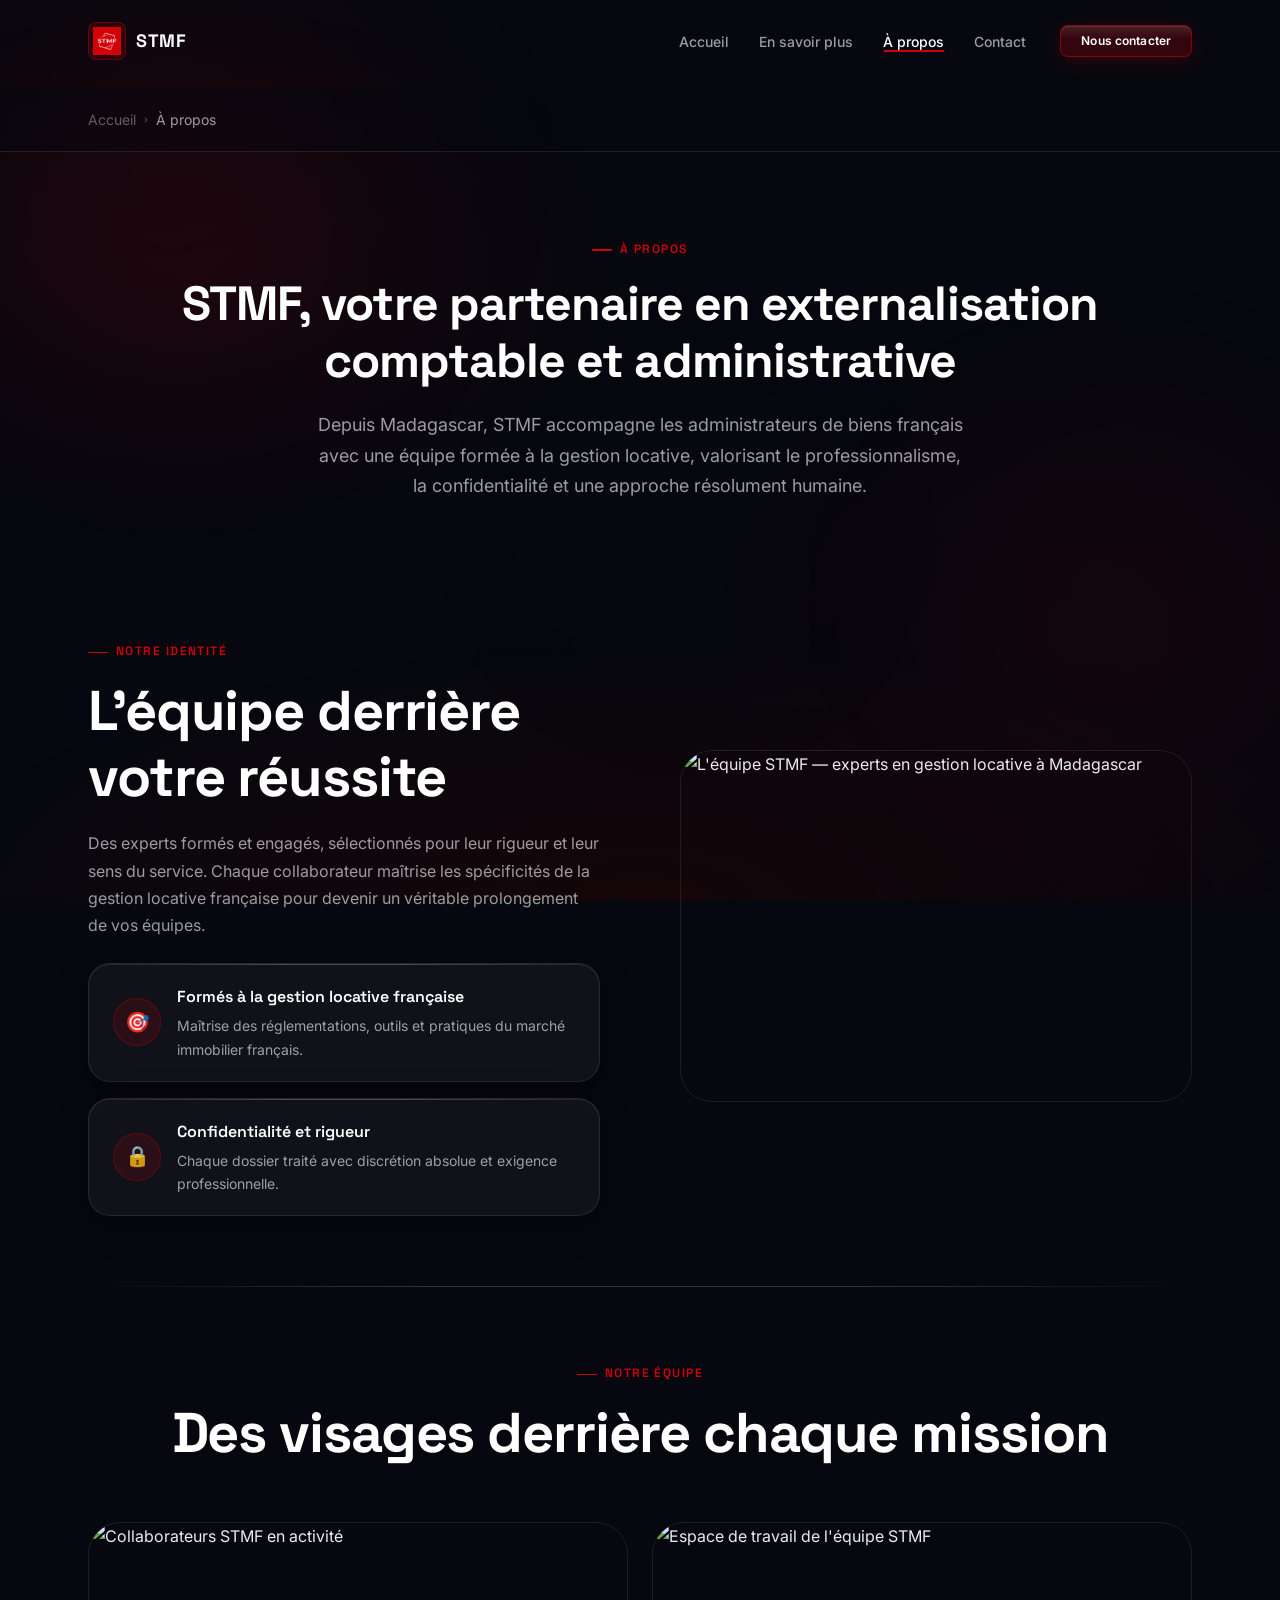
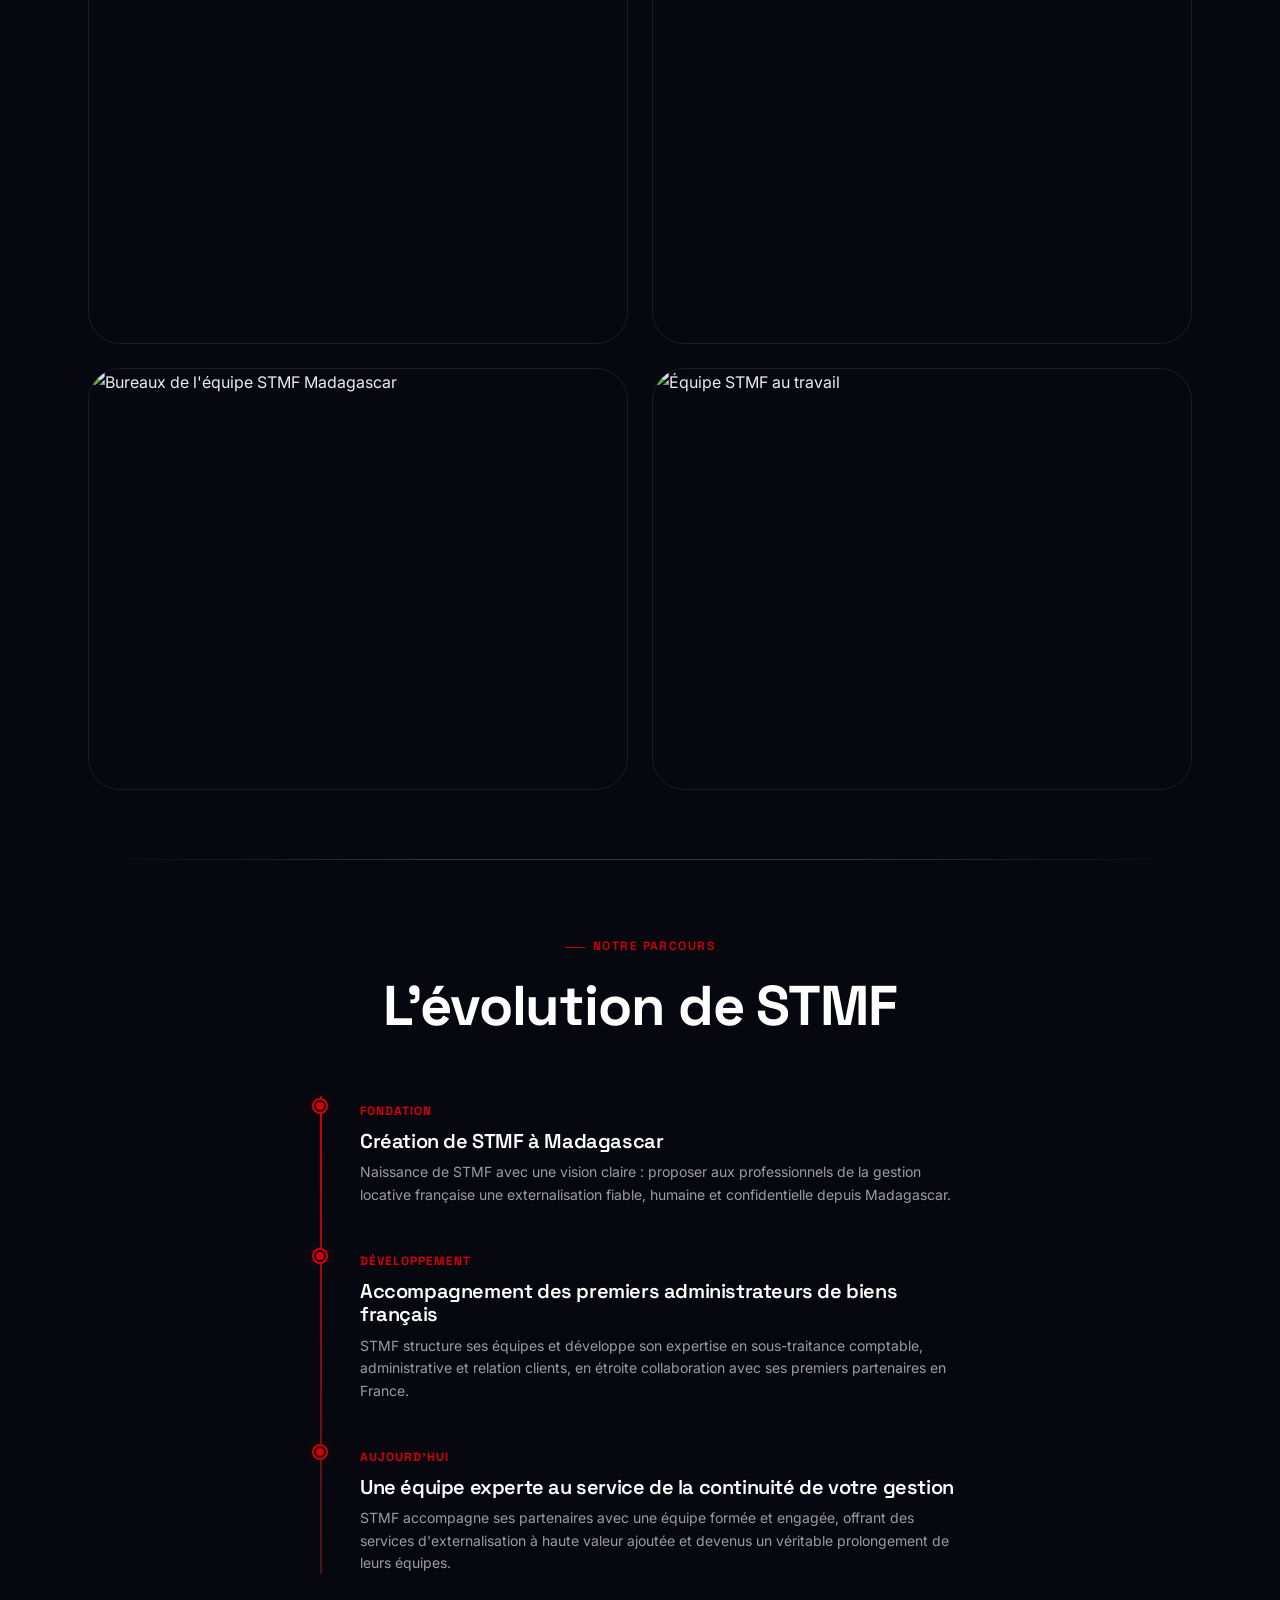
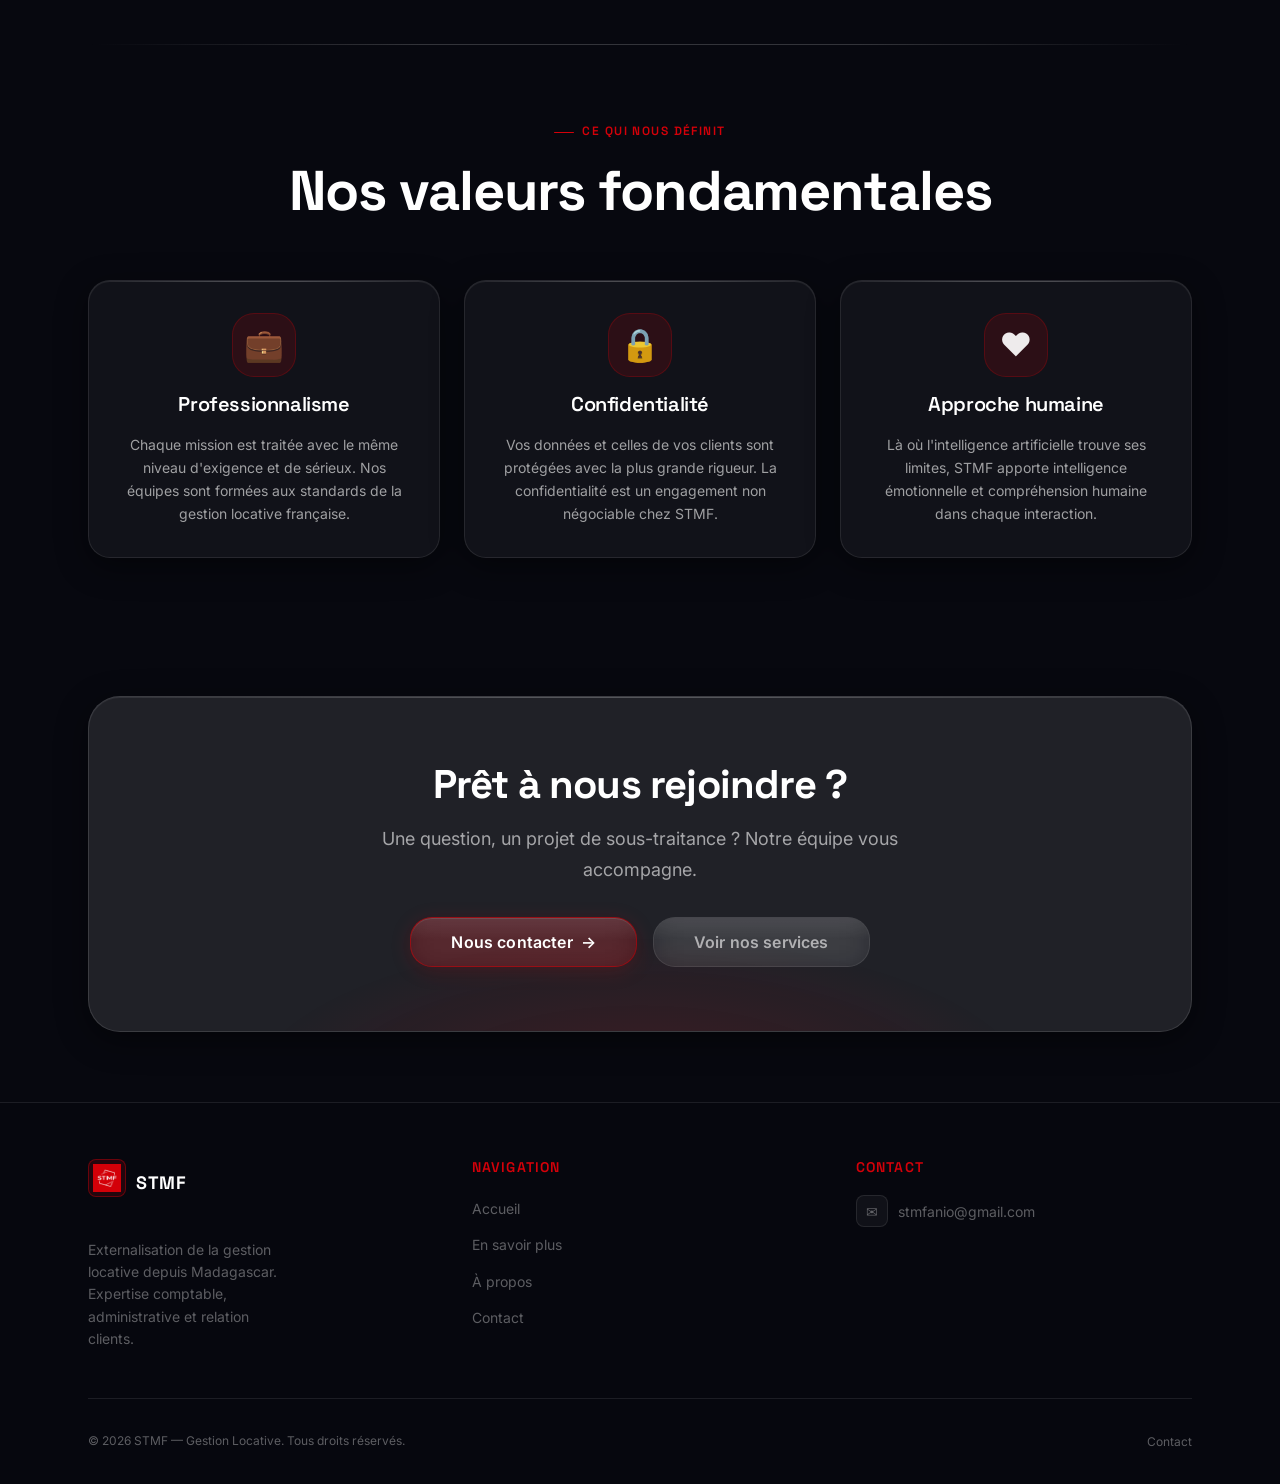
==== commit 870ecaef: "Add files via upload" ====
--- a/a-propos.html
+++ b/a-propos.html
@@ -193,7 +193,7 @@
             <div class="team-img team-img--featured">
               <!-- 📸 IMAGE ÉQUIPE PRINCIPALE: bureau 8.png | Remplacer src par votre URL Cloudflare -->
               <img
-                src="https://res.cloudinary.com/kd5ujryr/image/upload/v1786176951/bureau_8_dxsi12.png"
+                src="CLOUDFLARE_URL_BUREAU_8"
                 alt="L'équipe STMF — experts en gestion locative à Madagascar"
                 width="800"
                 height="350"
@@ -220,19 +220,19 @@
         <div class="team-grid">
           <div class="team-img" data-reveal="up" data-reveal-delay="100">
             <!-- 📸 IMAGE ÉQUIPE 1: bureau 1.png | Remplacer src par votre URL Cloudflare -->
-            <img src="https://res.cloudinary.com/kd5ujryr/image/upload/v1786176948/bureau_1_omhqzr.png" alt="Collaborateurs STMF en activité" width="560" height="420" loading="lazy" decoding="async" />
+            <img src="CLOUDFLARE_URL_BUREAU_1" alt="Collaborateurs STMF en activité" width="560" height="420" loading="lazy" decoding="async" />
           </div>
           <div class="team-img" data-reveal="up" data-reveal-delay="200">
             <!-- 📸 IMAGE ÉQUIPE 2: bureau 5.png | Remplacer src par votre URL Cloudflare -->
-            <img src="https://res.cloudinary.com/kd5ujryr/image/upload/v1786176950/bureau_5_sbch0p.png" alt="Espace de travail de l'équipe STMF" width="560" height="420" loading="lazy" decoding="async" />
+            <img src="CLOUDFLARE_URL_BUREAU_5" alt="Espace de travail de l'équipe STMF" width="560" height="420" loading="lazy" decoding="async" />
           </div>
           <div class="team-img" data-reveal="up" data-reveal-delay="300">
             <!-- 📸 IMAGE ÉQUIPE 3: bureau 9.png | Remplacer src par votre URL Cloudflare -->
-            <img src="https://res.cloudinary.com/kd5ujryr/image/upload/v1786176948/bureau_9_m9wlqh.png" alt="Bureaux de l'équipe STMF Madagascar" width="560" height="420" loading="lazy" decoding="async" />
+            <img src="CLOUDFLARE_URL_BUREAU_9" alt="Bureaux de l'équipe STMF Madagascar" width="560" height="420" loading="lazy" decoding="async" />
           </div>
           <div class="team-img" data-reveal="up" data-reveal-delay="400">
             <!-- 📸 IMAGE ÉQUIPE 4: bureau 11.png | Remplacer src par votre URL Cloudflare -->
-            <img src="https://res.cloudinary.com/kd5ujryr/image/upload/v1786176948/bureau_1_omhqzr.png1" alt="Équipe STMF au travail" width="560" height="420" loading="lazy" decoding="async" />
+            <img src="CLOUDFLARE_URL_BUREAU_11" alt="Équipe STMF au travail" width="560" height="420" loading="lazy" decoding="async" />
           </div>
         </div>
       </div>
@@ -369,11 +369,6 @@
             <span class="footer__contact-icon" aria-hidden="true">✉</span>
             <span>stmfanio@gmail.com</span>
           </a>
-          <!-- 🔗 RÉSEAU SOCIAL: Remplacer # par l'URL Facebook officielle de STMF -->
-          <a href="#" target="_blank" rel="noopener noreferrer" class="footer__contact-item" aria-label="Page Facebook STMF">
-            <span class="footer__contact-icon" aria-hidden="true">f</span>
-            <span>Suivez-nous sur Facebook</span>
-          </a>
         </div>
       </div>
       <div class="footer__bottom">
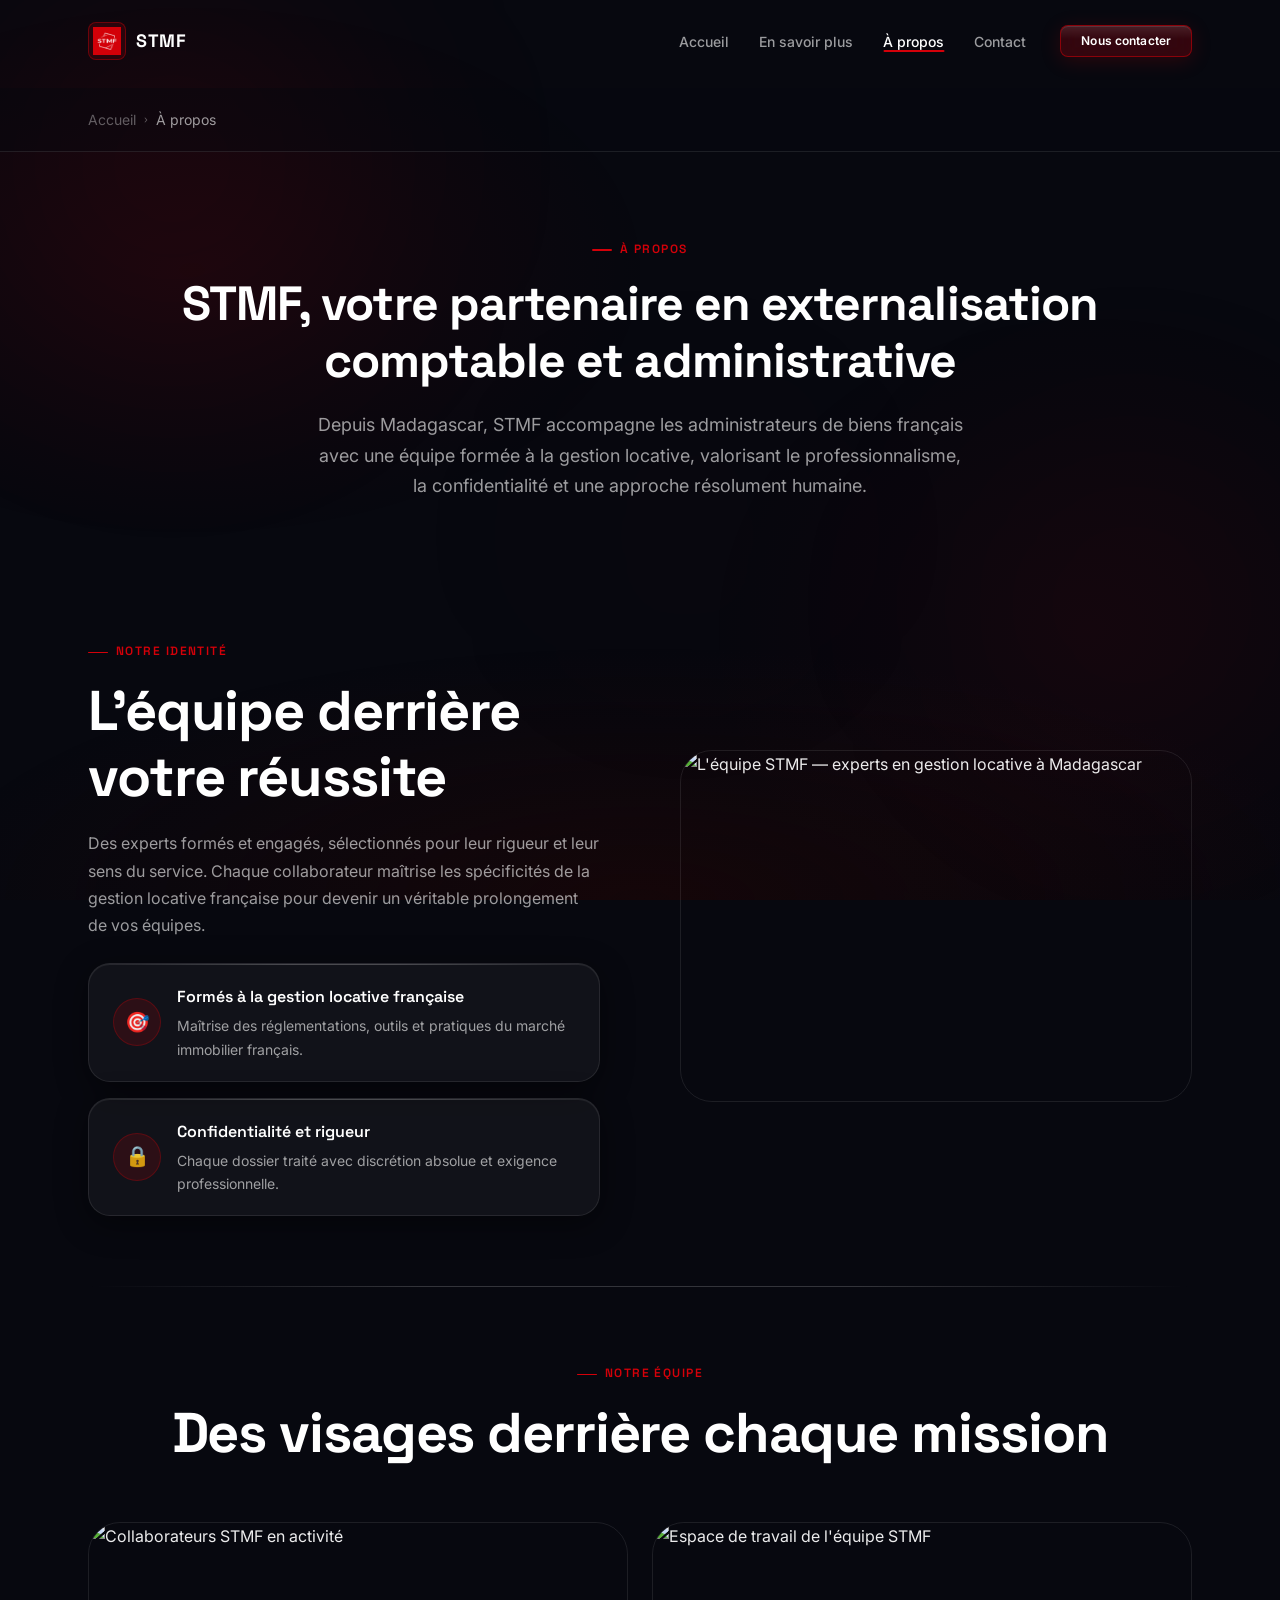
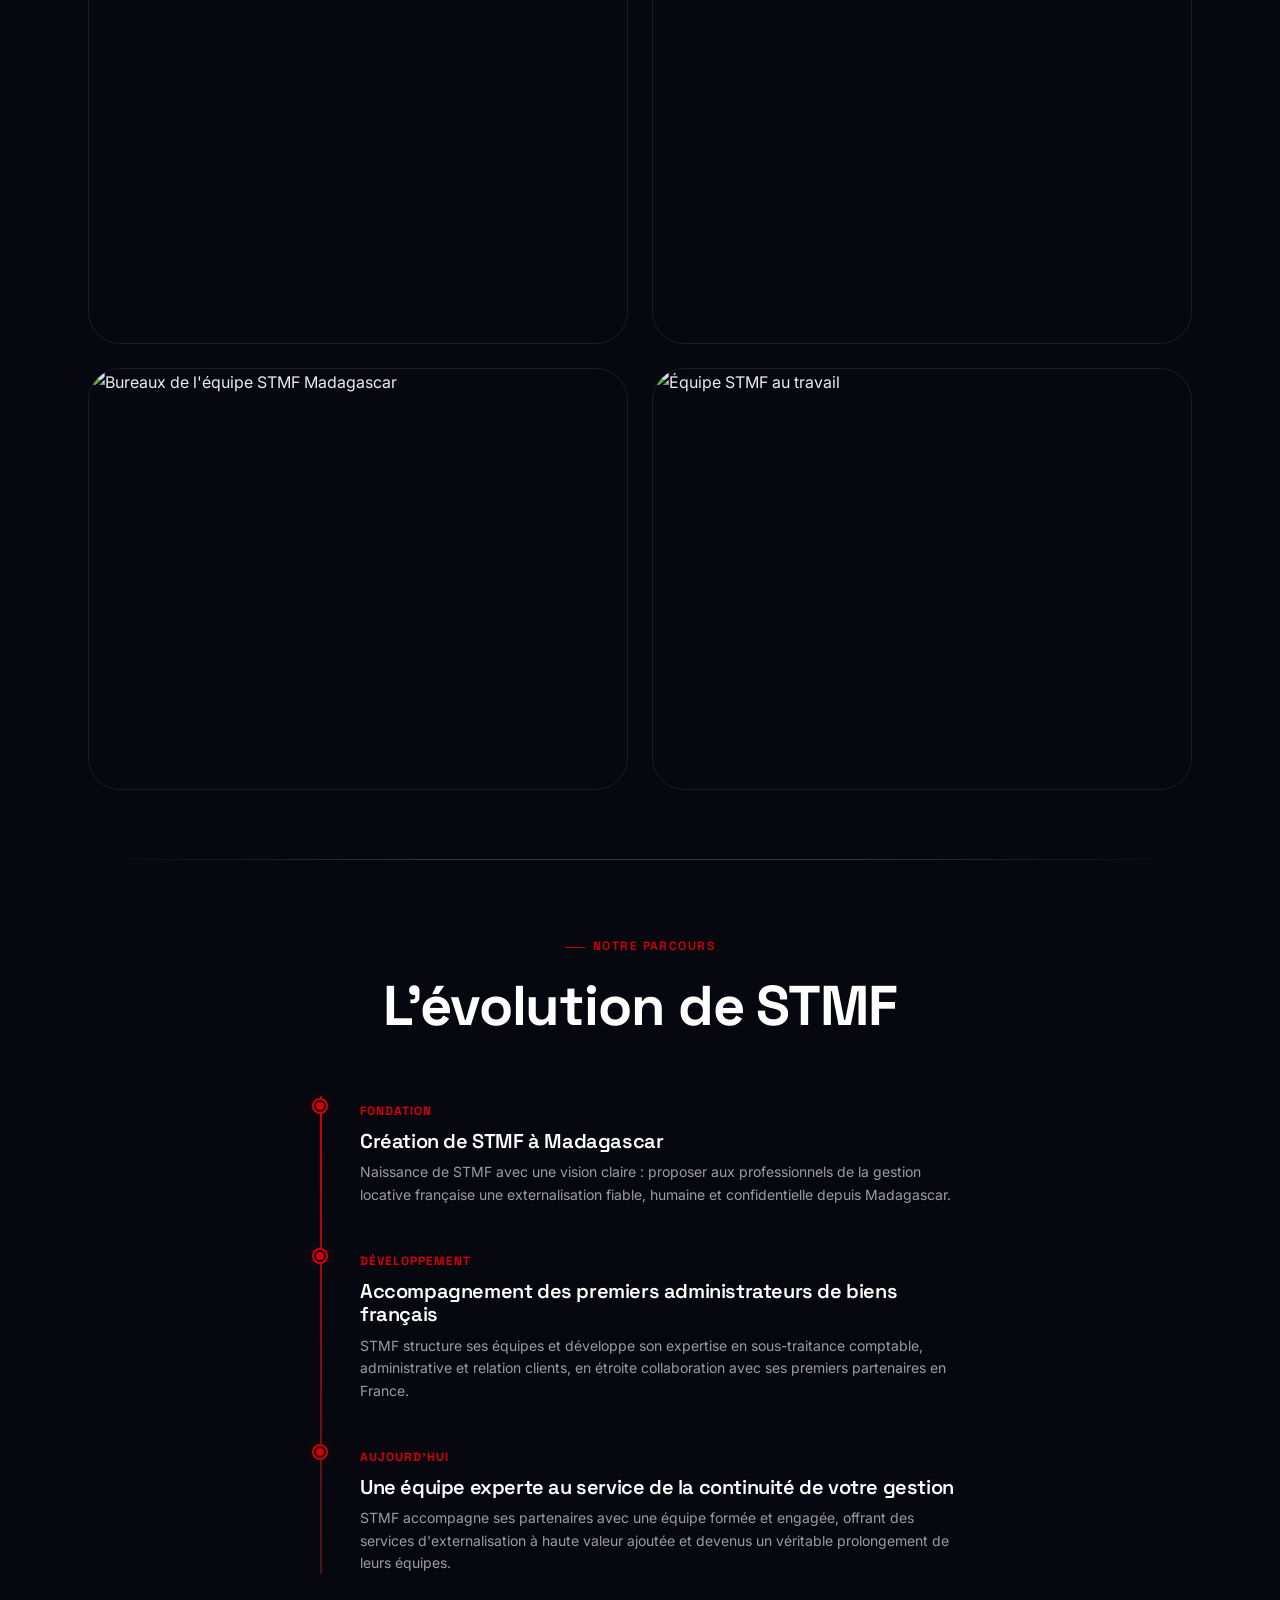
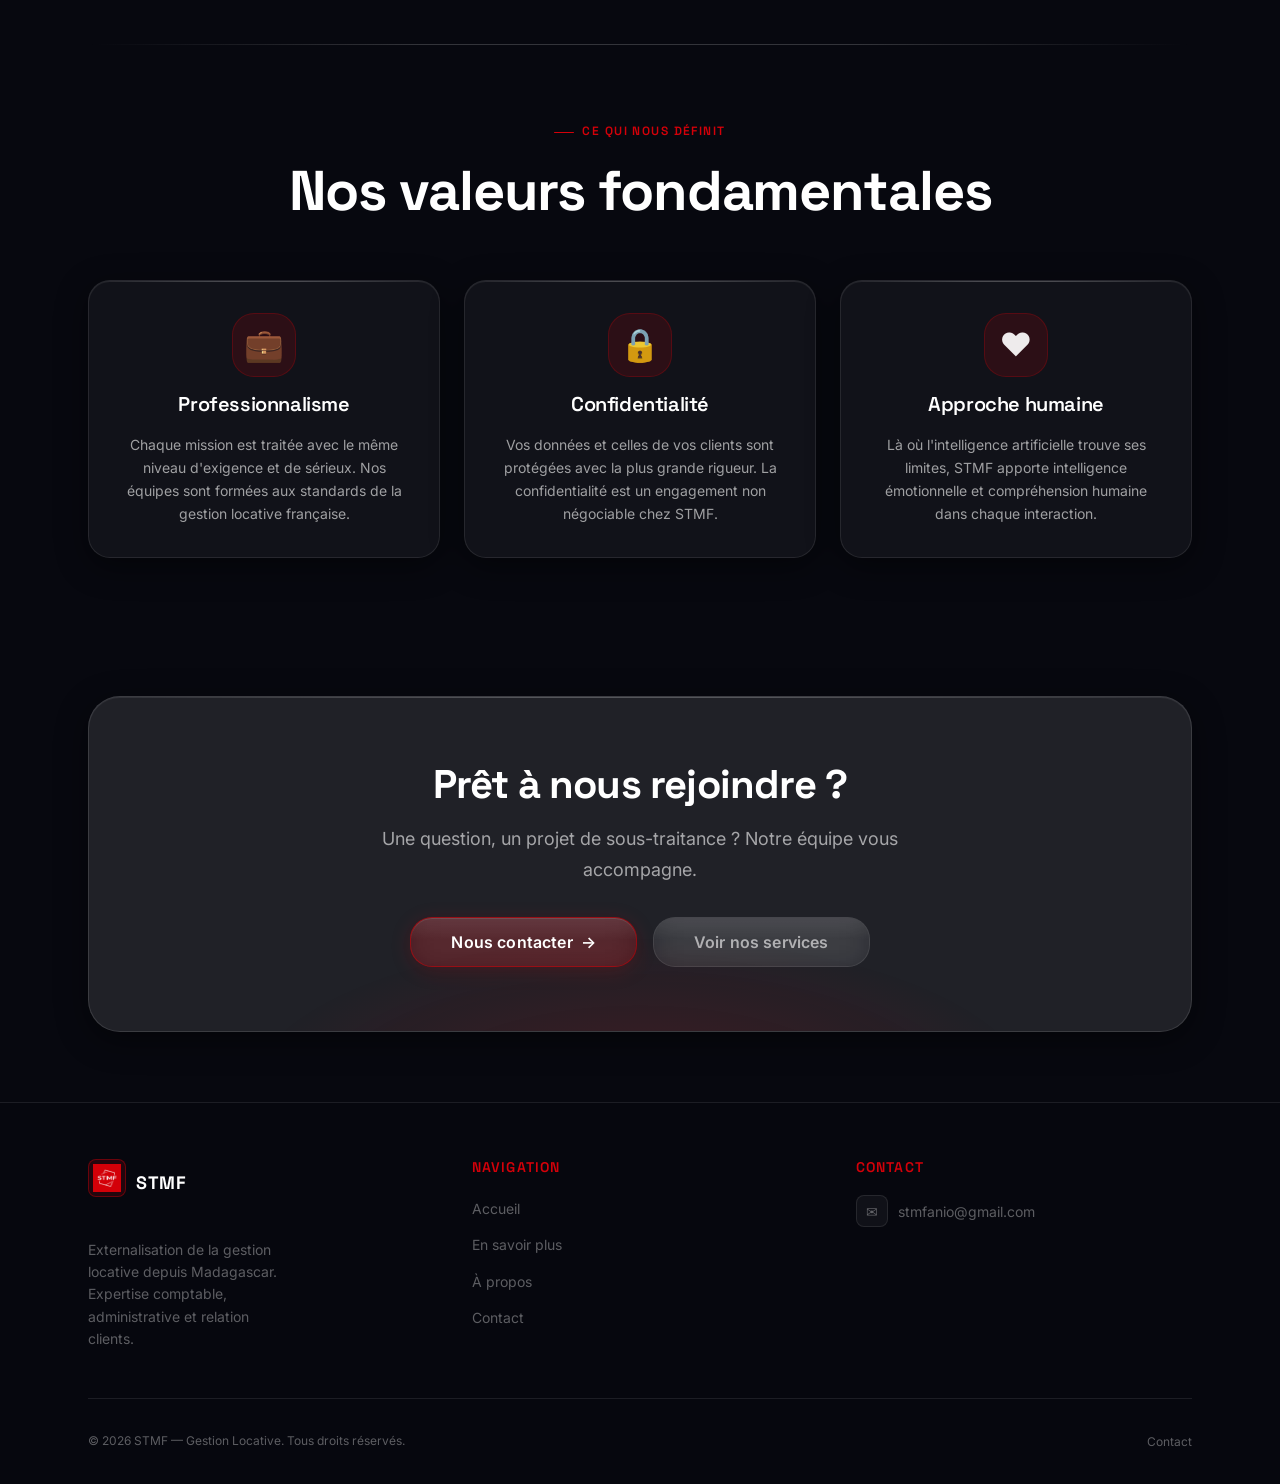
==== commit c0c8f144: "Update a-propos.html" ====
--- a/a-propos.html
+++ b/a-propos.html
@@ -19,14 +19,14 @@
   <meta property="og:url"         content="https://stmf-gestion-locative.com/a-propos.html" />
   <meta property="og:title"       content="À Propos — L'équipe STMF, experts en gestion locative" />
   <meta property="og:description" content="STMF accompagne les administrateurs de biens français avec une équipe formée à la gestion locative, valorisant le professionnalisme, la confidentialité et une approche résolument humaine." />
-  <meta property="og:image"       content="CLOUDFLARE_URL_OG_IMAGE" />
+  <meta property="og:image"       content="https://res.cloudinary.com/kd5ujryr/image/upload/v1786178468/og-image-stmf_krdywx.png" />
   <meta property="og:locale"      content="fr_FR" />
 
   <!-- ─── Twitter Card ─── -->
   <meta name="twitter:card"        content="summary_large_image" />
   <meta name="twitter:title"       content="À Propos — L'équipe STMF" />
   <meta name="twitter:description" content="Une équipe d'experts en gestion locative basée à Madagascar, au service des professionnels français." />
-  <meta name="twitter:image"       content="CLOUDFLARE_URL_OG_IMAGE" />
+  <meta name="twitter:image"       content="https://res.cloudinary.com/kd5ujryr/image/upload/v1786178468/og-image-stmf_krdywx.png" />
 
   <!-- ─── Structured Data ─── -->
   <script type="application/ld+json">
@@ -193,7 +193,7 @@
             <div class="team-img team-img--featured">
               <!-- 📸 IMAGE ÉQUIPE PRINCIPALE: bureau 8.png | Remplacer src par votre URL Cloudflare -->
               <img
-                src="CLOUDFLARE_URL_BUREAU_8"
+                src="https://res.cloudinary.com/kd5ujryr/image/upload/v1786176951/bureau_8_dxsi12.png"
                 alt="L'équipe STMF — experts en gestion locative à Madagascar"
                 width="800"
                 height="350"
@@ -220,19 +220,19 @@
         <div class="team-grid">
           <div class="team-img" data-reveal="up" data-reveal-delay="100">
             <!-- 📸 IMAGE ÉQUIPE 1: bureau 1.png | Remplacer src par votre URL Cloudflare -->
-            <img src="CLOUDFLARE_URL_BUREAU_1" alt="Collaborateurs STMF en activité" width="560" height="420" loading="lazy" decoding="async" />
+            <img src="https://res.cloudinary.com/kd5ujryr/image/upload/v1786176948/bureau_1_omhqzr.png" alt="Collaborateurs STMF en activité" width="560" height="420" loading="lazy" decoding="async" />
           </div>
           <div class="team-img" data-reveal="up" data-reveal-delay="200">
             <!-- 📸 IMAGE ÉQUIPE 2: bureau 5.png | Remplacer src par votre URL Cloudflare -->
-            <img src="CLOUDFLARE_URL_BUREAU_5" alt="Espace de travail de l'équipe STMF" width="560" height="420" loading="lazy" decoding="async" />
+            <img src="https://res.cloudinary.com/kd5ujryr/image/upload/v1786176950/bureau_5_sbch0p.png" alt="Espace de travail de l'équipe STMF" width="560" height="420" loading="lazy" decoding="async" />
           </div>
           <div class="team-img" data-reveal="up" data-reveal-delay="300">
             <!-- 📸 IMAGE ÉQUIPE 3: bureau 9.png | Remplacer src par votre URL Cloudflare -->
-            <img src="CLOUDFLARE_URL_BUREAU_9" alt="Bureaux de l'équipe STMF Madagascar" width="560" height="420" loading="lazy" decoding="async" />
+            <img src="https://res.cloudinary.com/kd5ujryr/image/upload/v1786176948/bureau_9_m9wlqh.png" alt="Bureaux de l'équipe STMF Madagascar" width="560" height="420" loading="lazy" decoding="async" />
           </div>
           <div class="team-img" data-reveal="up" data-reveal-delay="400">
             <!-- 📸 IMAGE ÉQUIPE 4: bureau 11.png | Remplacer src par votre URL Cloudflare -->
-            <img src="CLOUDFLARE_URL_BUREAU_11" alt="Équipe STMF au travail" width="560" height="420" loading="lazy" decoding="async" />
+            <img src="https://res.cloudinary.com/kd5ujryr/image/upload/v1786176948/bureau_1_omhqzr.png" alt="Équipe STMF au travail" width="560" height="420" loading="lazy" decoding="async" />
           </div>
         </div>
       </div>
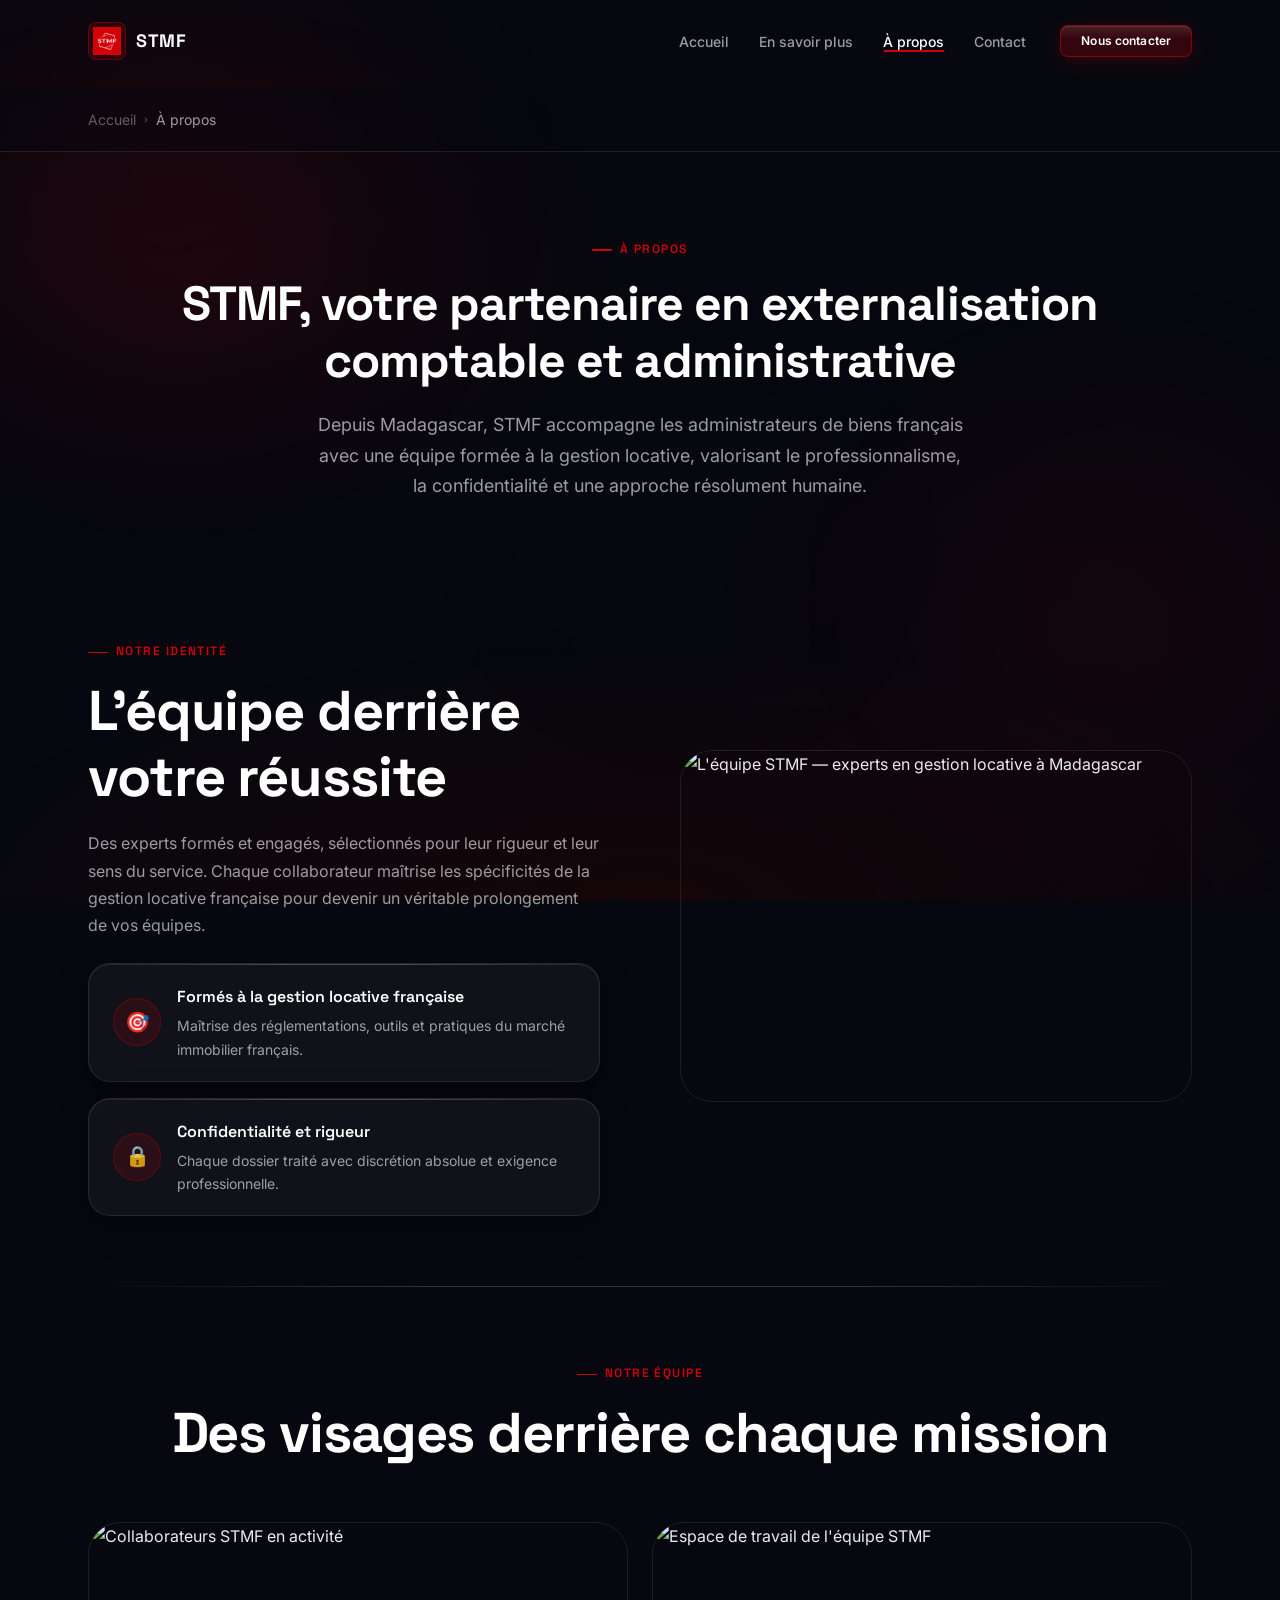
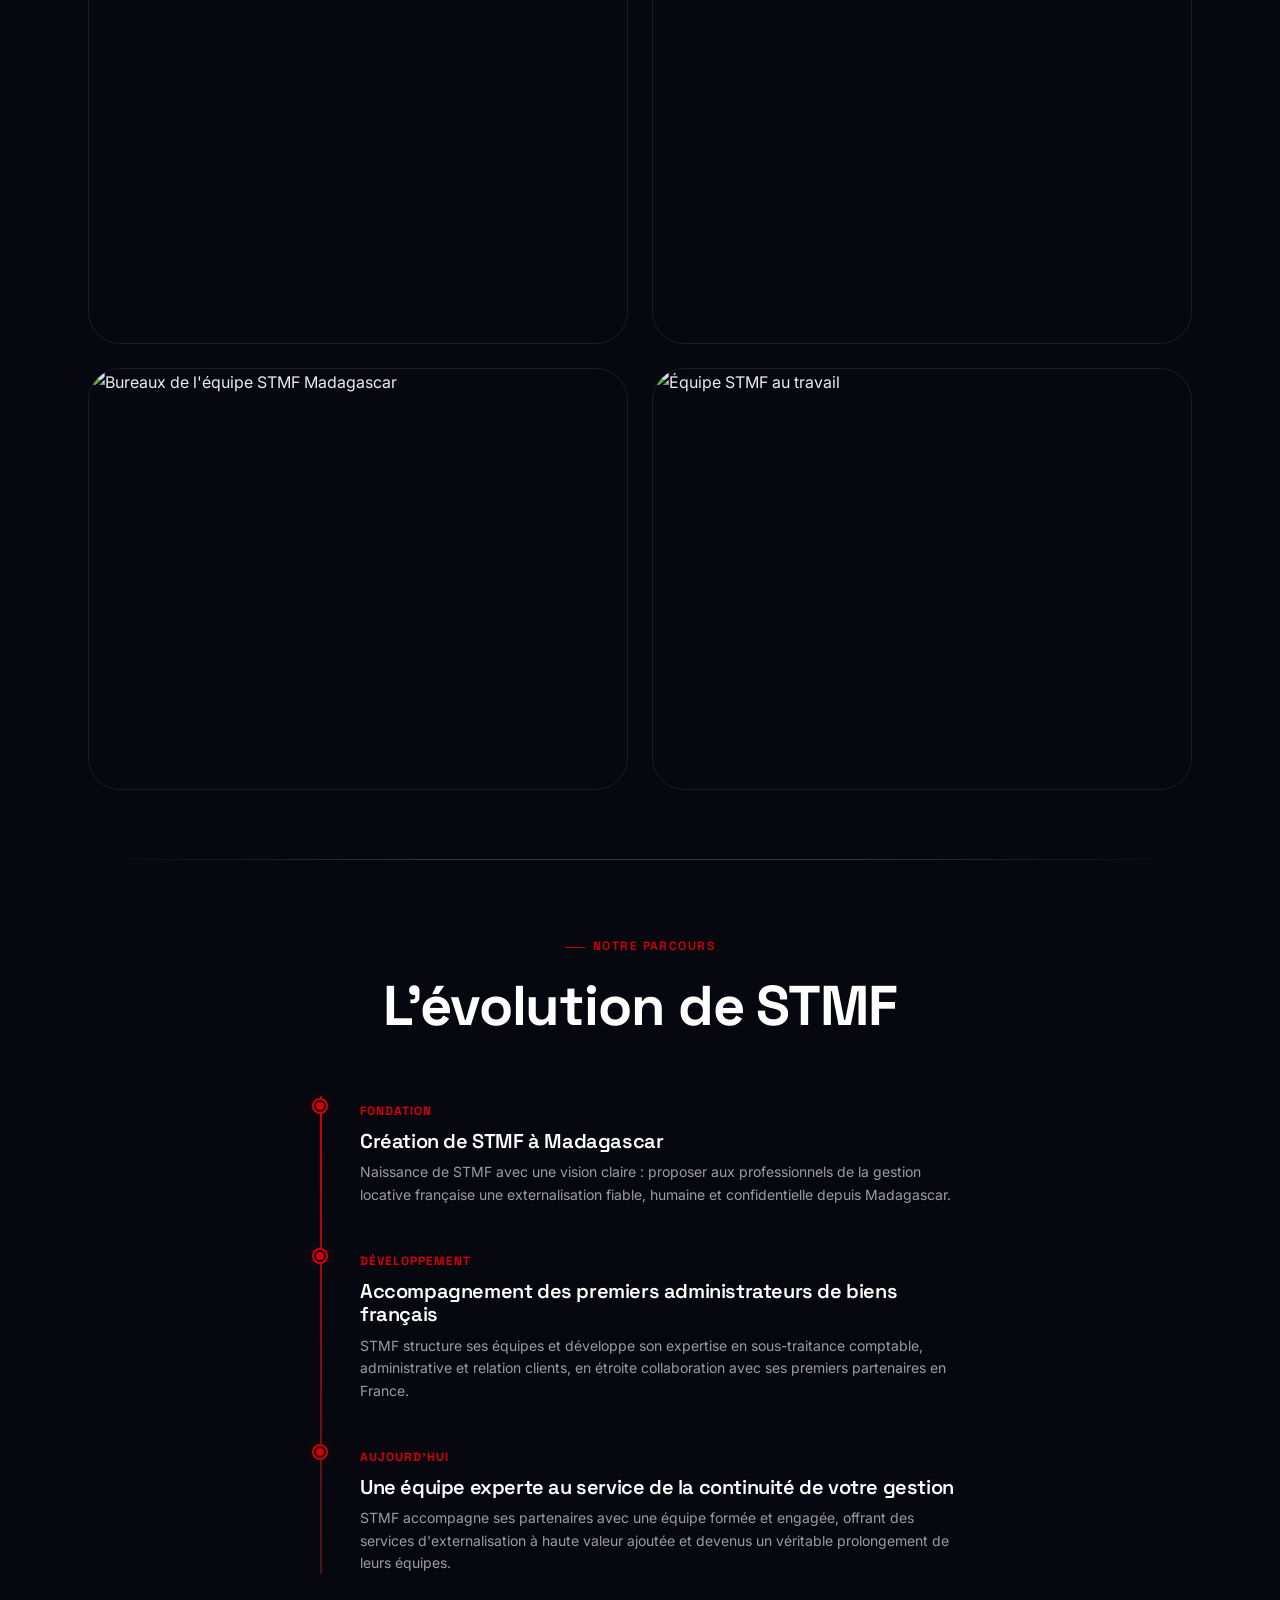
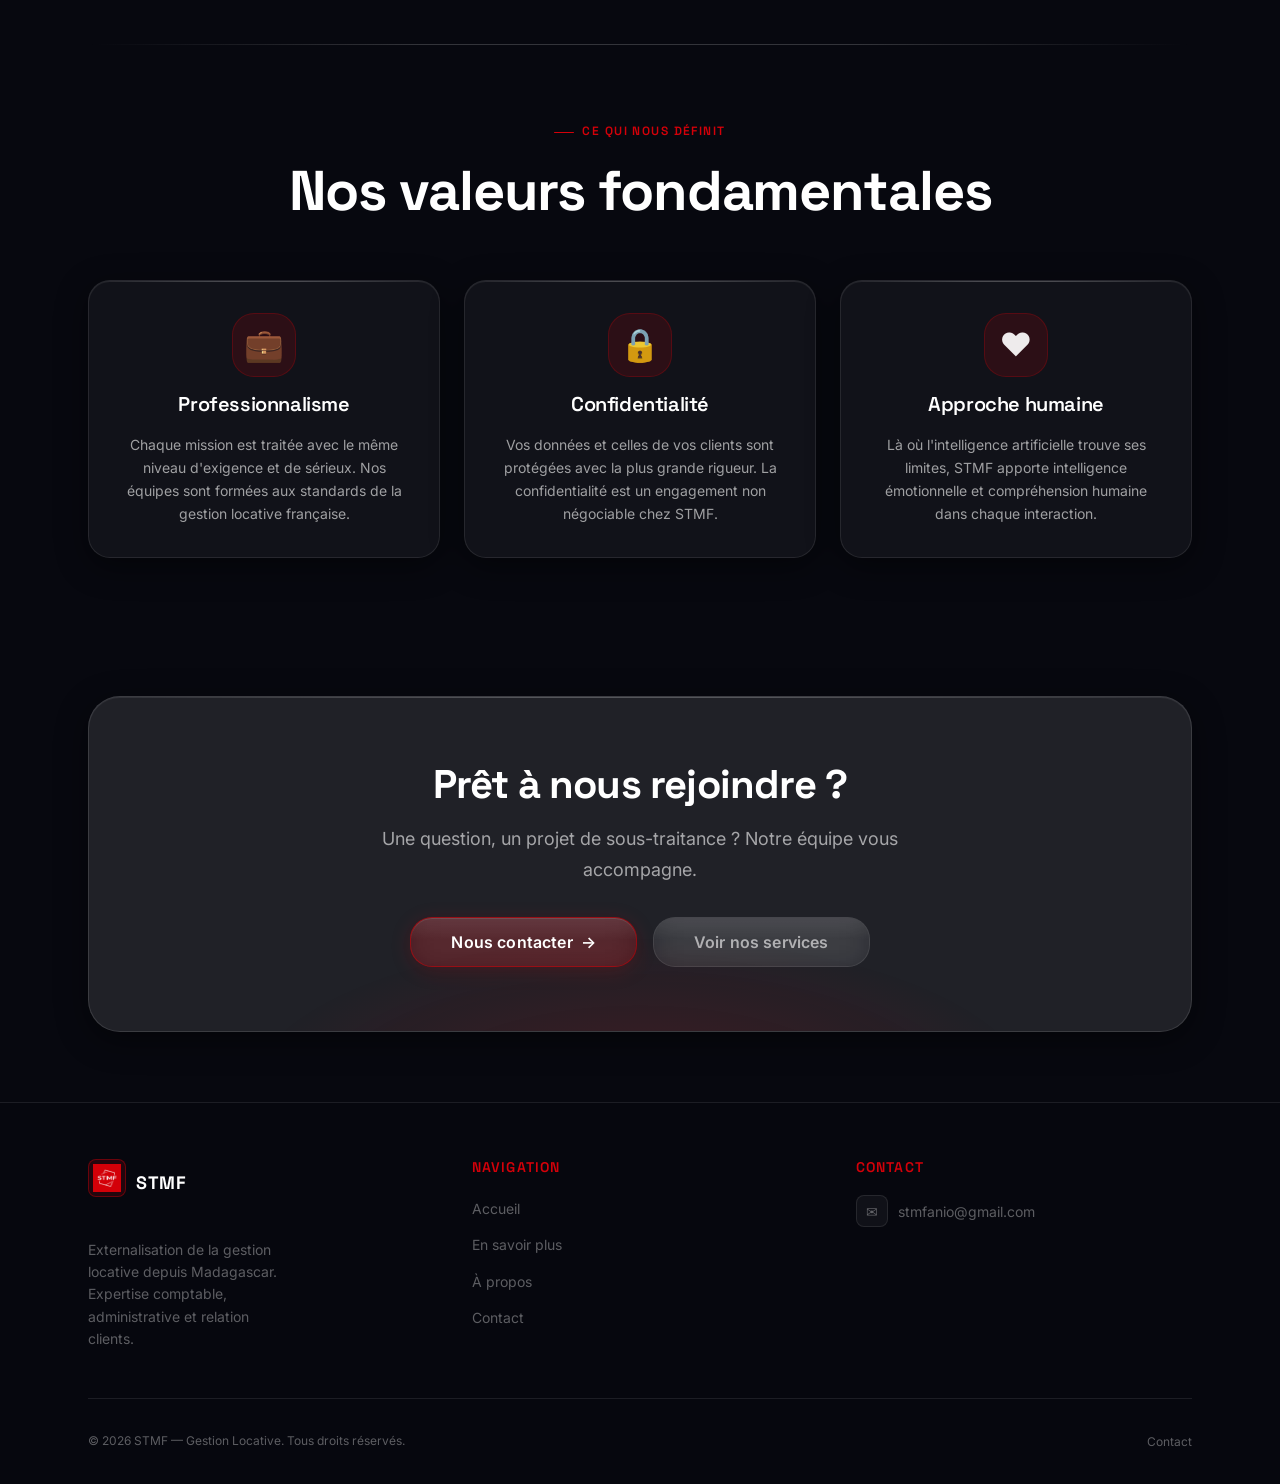
==== commit 504c875d: "Update a-propos.html" ====
--- a/a-propos.html
+++ b/a-propos.html
@@ -232,7 +232,7 @@
           </div>
           <div class="team-img" data-reveal="up" data-reveal-delay="400">
             <!-- 📸 IMAGE ÉQUIPE 4: bureau 11.png | Remplacer src par votre URL Cloudflare -->
-            <img src="https://res.cloudinary.com/kd5ujryr/image/upload/v1786176948/bureau_1_omhqzr.png" alt="Équipe STMF au travail" width="560" height="420" loading="lazy" decoding="async" />
+            <img src="https://res.cloudinary.com/kd5ujryr/image/upload/v1786176951/bureau_11_lz6bwa.png" alt="Équipe STMF au travail" width="560" height="420" loading="lazy" decoding="async" />
           </div>
         </div>
       </div>
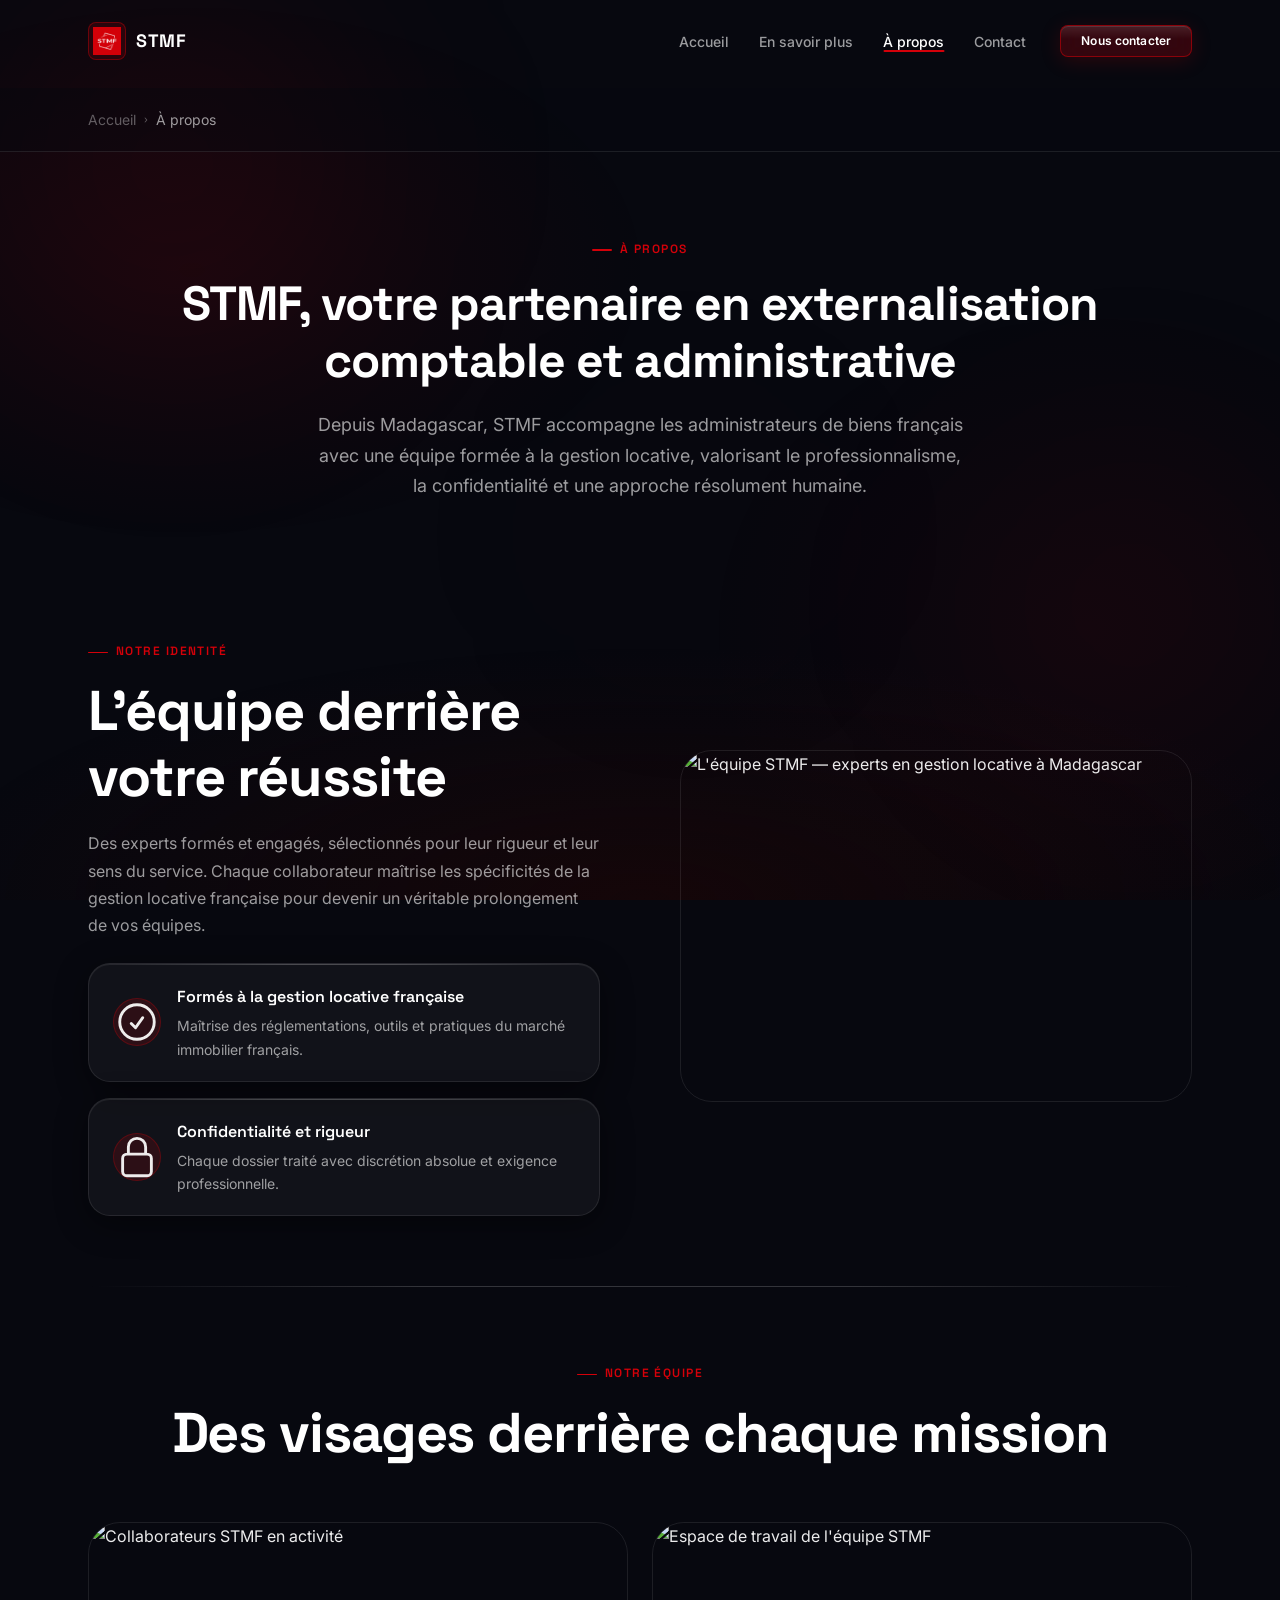
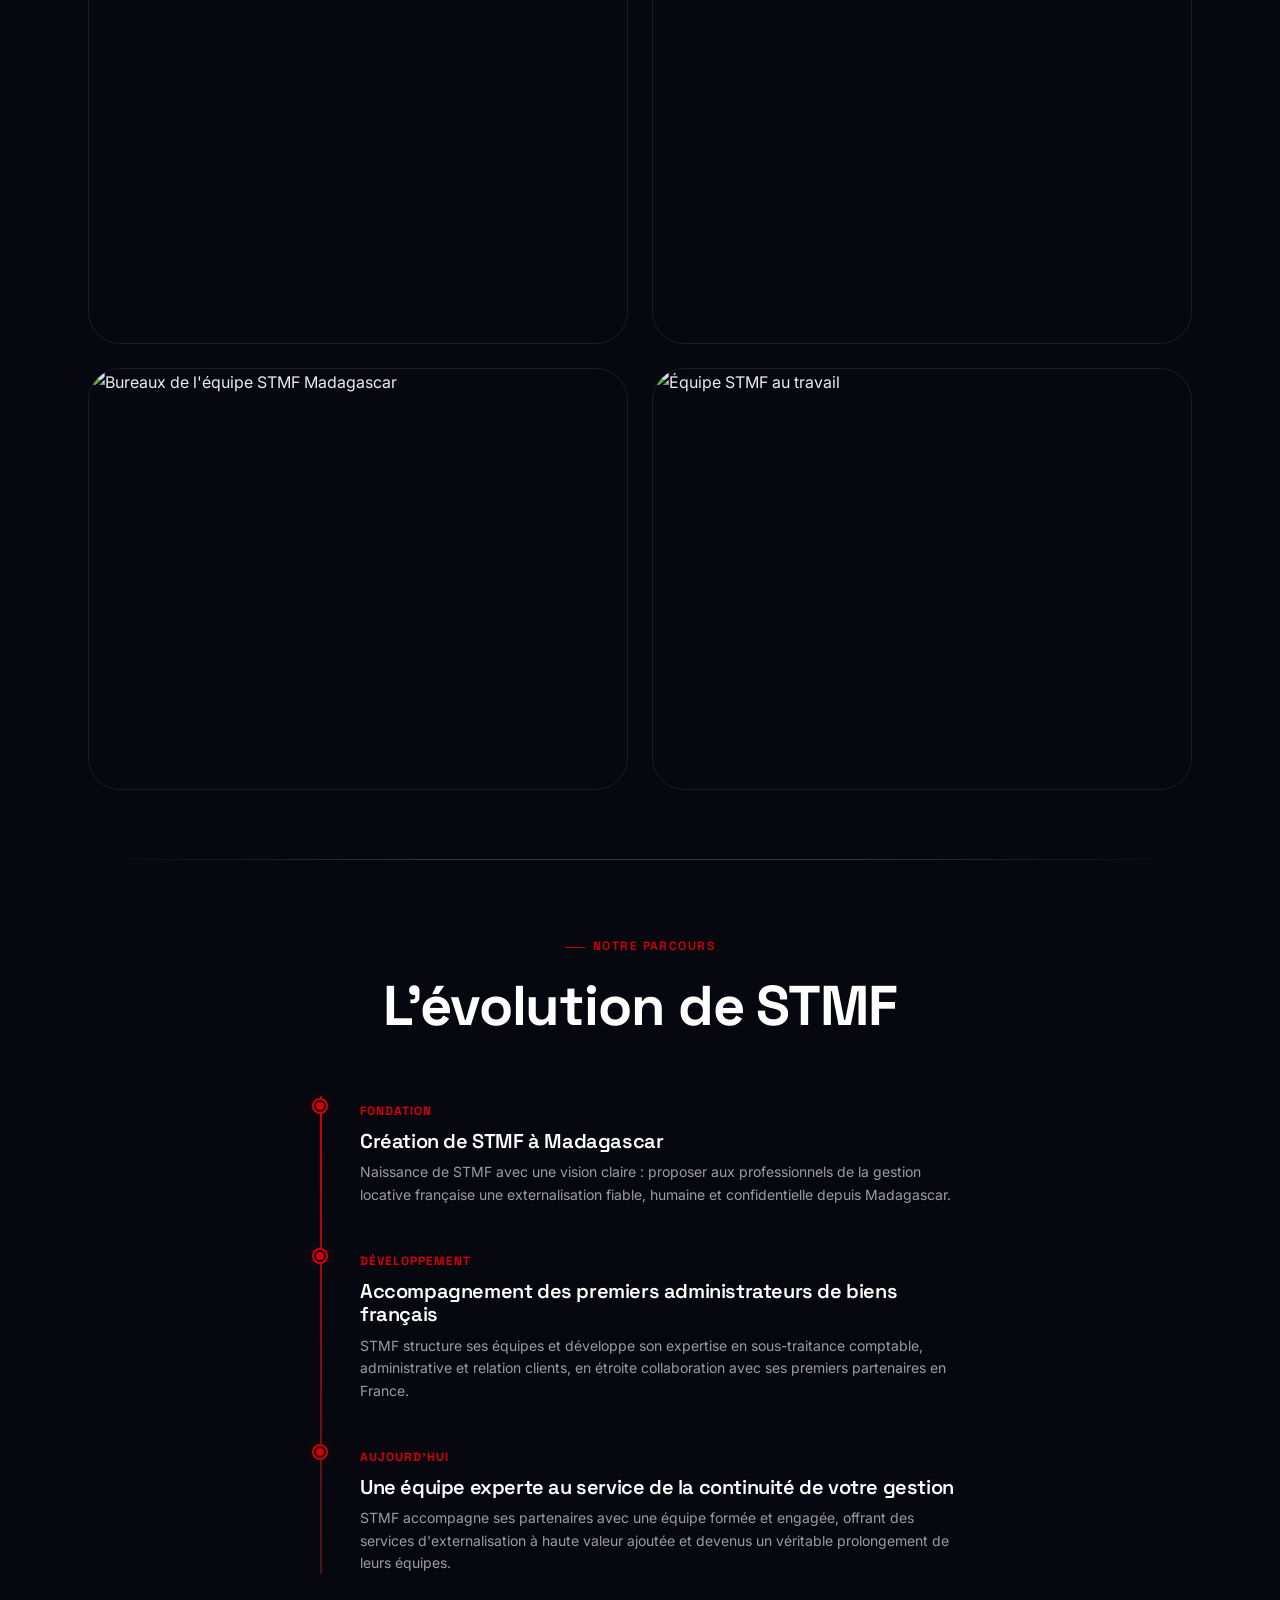
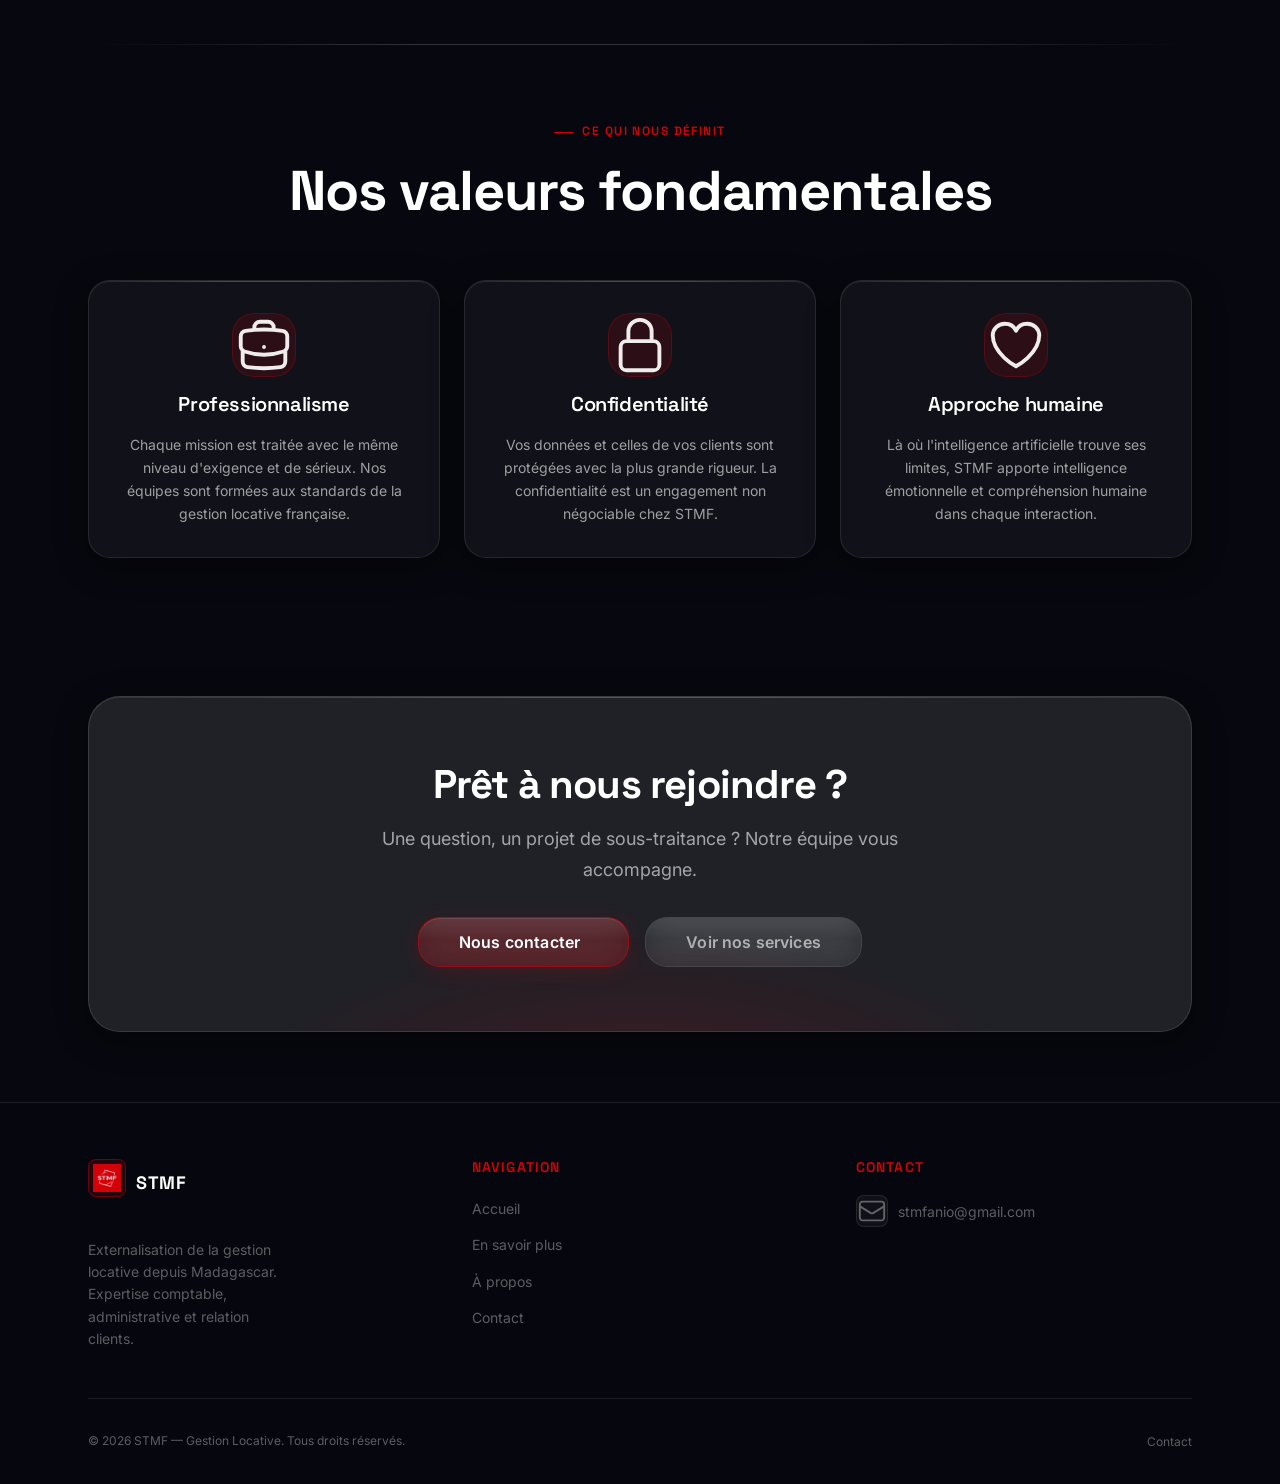
==== commit 6477b55a: "Add files via upload" ====
--- a/a-propos.html
+++ b/a-propos.html
@@ -19,14 +19,14 @@
   <meta property="og:url"         content="https://stmf-gestion-locative.com/a-propos.html" />
   <meta property="og:title"       content="À Propos — L'équipe STMF, experts en gestion locative" />
   <meta property="og:description" content="STMF accompagne les administrateurs de biens français avec une équipe formée à la gestion locative, valorisant le professionnalisme, la confidentialité et une approche résolument humaine." />
-  <meta property="og:image"       content="https://res.cloudinary.com/kd5ujryr/image/upload/v1786178468/og-image-stmf_krdywx.png" />
+  <meta property="og:image"       content="CLOUDFLARE_URL_OG_IMAGE" />
   <meta property="og:locale"      content="fr_FR" />
 
   <!-- ─── Twitter Card ─── -->
   <meta name="twitter:card"        content="summary_large_image" />
   <meta name="twitter:title"       content="À Propos — L'équipe STMF" />
   <meta name="twitter:description" content="Une équipe d'experts en gestion locative basée à Madagascar, au service des professionnels français." />
-  <meta name="twitter:image"       content="https://res.cloudinary.com/kd5ujryr/image/upload/v1786178468/og-image-stmf_krdywx.png" />
+  <meta name="twitter:image"       content="CLOUDFLARE_URL_OG_IMAGE" />
 
   <!-- ─── Structured Data ─── -->
   <script type="application/ld+json">
@@ -172,14 +172,14 @@
             </p>
             <div style="display:flex;flex-direction:column;gap:1rem;">
               <div class="glass-card glass-card--static" style="padding:1.25rem 1.5rem;display:flex;align-items:center;gap:1rem;">
-                <div class="icon-circle" style="flex-shrink:0;" aria-hidden="true">🎯</div>
+                <div class="icon-circle" style="flex-shrink:0;" aria-hidden="true"><svg class="icon-svg" xmlns="http://www.w3.org/2000/svg" fill="none" viewBox="0 0 24 24" stroke-width="1.5" stroke="currentColor" aria-hidden="true"><path stroke-linecap="round" stroke-linejoin="round" d="M9 12.75L11.25 15 15 9.75M21 12a9 9 0 11-18 0 9 9 0 0118 0z"/></svg></div>
                 <div>
                   <div style="font-family:var(--ff-display);font-weight:600;color:var(--c-white);margin-bottom:0.25rem;">Formés à la gestion locative française</div>
                   <div style="font-size:var(--ts-sm);color:var(--c-text-sec);">Maîtrise des réglementations, outils et pratiques du marché immobilier français.</div>
                 </div>
               </div>
               <div class="glass-card glass-card--static" style="padding:1.25rem 1.5rem;display:flex;align-items:center;gap:1rem;">
-                <div class="icon-circle" style="flex-shrink:0;" aria-hidden="true">🔒</div>
+                <div class="icon-circle" style="flex-shrink:0;" aria-hidden="true"><svg class="icon-svg" xmlns="http://www.w3.org/2000/svg" fill="none" viewBox="0 0 24 24" stroke-width="1.5" stroke="currentColor" aria-hidden="true"><path stroke-linecap="round" stroke-linejoin="round" d="M16.5 10.5V6.75a4.5 4.5 0 10-9 0v3.75m-.75 11.25h10.5a2.25 2.25 0 002.25-2.25v-6.75a2.25 2.25 0 00-2.25-2.25H6.75a2.25 2.25 0 00-2.25 2.25v6.75a2.25 2.25 0 002.25 2.25z"/></svg></div>
                 <div>
                   <div style="font-family:var(--ff-display);font-weight:600;color:var(--c-white);margin-bottom:0.25rem;">Confidentialité et rigueur</div>
                   <div style="font-size:var(--ts-sm);color:var(--c-text-sec);">Chaque dossier traité avec discrétion absolue et exigence professionnelle.</div>
@@ -193,7 +193,7 @@
             <div class="team-img team-img--featured">
               <!-- 📸 IMAGE ÉQUIPE PRINCIPALE: bureau 8.png | Remplacer src par votre URL Cloudflare -->
               <img
-                src="https://res.cloudinary.com/kd5ujryr/image/upload/v1786176951/bureau_8_dxsi12.png"
+                src="CLOUDFLARE_URL_BUREAU_8"
                 alt="L'équipe STMF — experts en gestion locative à Madagascar"
                 width="800"
                 height="350"
@@ -220,19 +220,19 @@
         <div class="team-grid">
           <div class="team-img" data-reveal="up" data-reveal-delay="100">
             <!-- 📸 IMAGE ÉQUIPE 1: bureau 1.png | Remplacer src par votre URL Cloudflare -->
-            <img src="https://res.cloudinary.com/kd5ujryr/image/upload/v1786176948/bureau_1_omhqzr.png" alt="Collaborateurs STMF en activité" width="560" height="420" loading="lazy" decoding="async" />
+            <img src="CLOUDFLARE_URL_BUREAU_1" alt="Collaborateurs STMF en activité" width="560" height="420" loading="lazy" decoding="async" />
           </div>
           <div class="team-img" data-reveal="up" data-reveal-delay="200">
             <!-- 📸 IMAGE ÉQUIPE 2: bureau 5.png | Remplacer src par votre URL Cloudflare -->
-            <img src="https://res.cloudinary.com/kd5ujryr/image/upload/v1786176950/bureau_5_sbch0p.png" alt="Espace de travail de l'équipe STMF" width="560" height="420" loading="lazy" decoding="async" />
+            <img src="CLOUDFLARE_URL_BUREAU_5" alt="Espace de travail de l'équipe STMF" width="560" height="420" loading="lazy" decoding="async" />
           </div>
           <div class="team-img" data-reveal="up" data-reveal-delay="300">
             <!-- 📸 IMAGE ÉQUIPE 3: bureau 9.png | Remplacer src par votre URL Cloudflare -->
-            <img src="https://res.cloudinary.com/kd5ujryr/image/upload/v1786176948/bureau_9_m9wlqh.png" alt="Bureaux de l'équipe STMF Madagascar" width="560" height="420" loading="lazy" decoding="async" />
+            <img src="CLOUDFLARE_URL_BUREAU_9" alt="Bureaux de l'équipe STMF Madagascar" width="560" height="420" loading="lazy" decoding="async" />
           </div>
           <div class="team-img" data-reveal="up" data-reveal-delay="400">
             <!-- 📸 IMAGE ÉQUIPE 4: bureau 11.png | Remplacer src par votre URL Cloudflare -->
-            <img src="https://res.cloudinary.com/kd5ujryr/image/upload/v1786176951/bureau_11_lz6bwa.png" alt="Équipe STMF au travail" width="560" height="420" loading="lazy" decoding="async" />
+            <img src="CLOUDFLARE_URL_BUREAU_11" alt="Équipe STMF au travail" width="560" height="420" loading="lazy" decoding="async" />
           </div>
         </div>
       </div>
@@ -299,21 +299,21 @@
 
         <div class="values-grid">
           <div class="glass-card glass-card--red value-card" data-reveal="up" data-reveal-delay="100">
-            <div class="value-card__icon" aria-hidden="true">💼</div>
+            <div class="value-card__icon" aria-hidden="true"><svg class="icon-svg" xmlns="http://www.w3.org/2000/svg" fill="none" viewBox="0 0 24 24" stroke-width="1.5" stroke="currentColor" aria-hidden="true"><path stroke-linecap="round" stroke-linejoin="round" d="M20.25 14.15v4.25c0 1.094-.787 2.036-1.872 2.18-2.087.277-4.216.42-6.378.42s-4.291-.143-6.378-.42c-1.085-.144-1.872-1.086-1.872-2.18v-4.25m16.5 0a2.18 2.18 0 00.75-1.661V8.706c0-1.081-.768-2.015-1.837-2.175a48.114 48.114 0 00-3.413-.387m4.5 8.006c-.194.165-.42.295-.673.38A23.978 23.978 0 0112 15.75c-2.648 0-5.195-.429-7.577-1.22a2.016 2.016 0 01-.673-.38m0 0A2.18 2.18 0 013 12.489V8.706c0-1.081.768-2.015 1.837-2.175a48.111 48.111 0 013.413-.387m7.5 0V5.25A2.25 2.25 0 0013.5 3h-3a2.25 2.25 0 00-2.25 2.25v.894m7.5 0a48.667 48.667 0 00-7.5 0M12 12.75h.008v.008H12v-.008z"/></svg></div>
             <h3 class="value-card__title">Professionnalisme</h3>
             <p class="value-card__desc">
               Chaque mission est traitée avec le même niveau d'exigence et de sérieux. Nos équipes sont formées aux standards de la gestion locative française.
             </p>
           </div>
           <div class="glass-card glass-card--red value-card" data-reveal="up" data-reveal-delay="200">
-            <div class="value-card__icon" aria-hidden="true">🔒</div>
+            <div class="value-card__icon" aria-hidden="true"><svg class="icon-svg" xmlns="http://www.w3.org/2000/svg" fill="none" viewBox="0 0 24 24" stroke-width="1.5" stroke="currentColor" aria-hidden="true"><path stroke-linecap="round" stroke-linejoin="round" d="M16.5 10.5V6.75a4.5 4.5 0 10-9 0v3.75m-.75 11.25h10.5a2.25 2.25 0 002.25-2.25v-6.75a2.25 2.25 0 00-2.25-2.25H6.75a2.25 2.25 0 00-2.25 2.25v6.75a2.25 2.25 0 002.25 2.25z"/></svg></div>
             <h3 class="value-card__title">Confidentialité</h3>
             <p class="value-card__desc">
               Vos données et celles de vos clients sont protégées avec la plus grande rigueur. La confidentialité est un engagement non négociable chez STMF.
             </p>
           </div>
           <div class="glass-card glass-card--red value-card" data-reveal="up" data-reveal-delay="300">
-            <div class="value-card__icon" aria-hidden="true">❤️</div>
+            <div class="value-card__icon" aria-hidden="true"><svg class="icon-svg" xmlns="http://www.w3.org/2000/svg" fill="none" viewBox="0 0 24 24" stroke-width="1.5" stroke="currentColor" aria-hidden="true"><path stroke-linecap="round" stroke-linejoin="round" d="M21 8.25c0-2.485-2.099-4.5-4.688-4.5-1.935 0-3.597 1.126-4.312 2.733-.715-1.607-2.377-2.733-4.313-2.733C5.1 3.75 3 5.765 3 8.25c0 7.22 9 12 9 12s9-4.78 9-12z"/></svg></div>
             <h3 class="value-card__title">Approche humaine</h3>
             <p class="value-card__desc">
               Là où l'intelligence artificielle trouve ses limites, STMF apporte intelligence émotionnelle et compréhension humaine dans chaque interaction.
@@ -333,7 +333,7 @@
           </p>
           <div class="cta-band__actions">
             <a href="contact.html" class="btn btn--primary btn--lg glow-pulse">
-              Nous contacter <span class="btn__icon" aria-hidden="true">→</span>
+              Nous contacter <span class="btn__icon" aria-hidden="true"><svg class="icon-svg" xmlns="http://www.w3.org/2000/svg" fill="none" viewBox="0 0 24 24" stroke-width="1.5" stroke="currentColor" aria-hidden="true"><path stroke-linecap="round" stroke-linejoin="round" d="M13.5 4.5L21 12m0 0l-7.5 7.5M21 12H3"/></svg></span>
             </a>
             <a href="en-savoir-plus.html" class="btn btn--ghost btn--lg">Voir nos services</a>
           </div>
@@ -366,7 +366,7 @@
         <div>
           <h3 class="footer__heading">Contact</h3>
           <a href="mailto:stmfanio@gmail.com" class="footer__contact-item">
-            <span class="footer__contact-icon" aria-hidden="true">✉</span>
+            <span class="footer__contact-icon" aria-hidden="true"><svg class="icon-svg" xmlns="http://www.w3.org/2000/svg" fill="none" viewBox="0 0 24 24" stroke-width="1.5" stroke="currentColor" aria-hidden="true"><path stroke-linecap="round" stroke-linejoin="round" d="M21.75 6.75v10.5a2.25 2.25 0 01-2.25 2.25h-15a2.25 2.25 0 01-2.25-2.25V6.75m19.5 0A2.25 2.25 0 0019.5 4.5h-15a2.25 2.25 0 00-2.25 2.25m19.5 0v.243a2.25 2.25 0 01-1.07 1.916l-7.5 4.615a2.25 2.25 0 01-2.36 0L3.32 8.91a2.25 2.25 0 01-1.07-1.916V6.75"/></svg></span>
             <span>stmfanio@gmail.com</span>
           </a>
         </div>
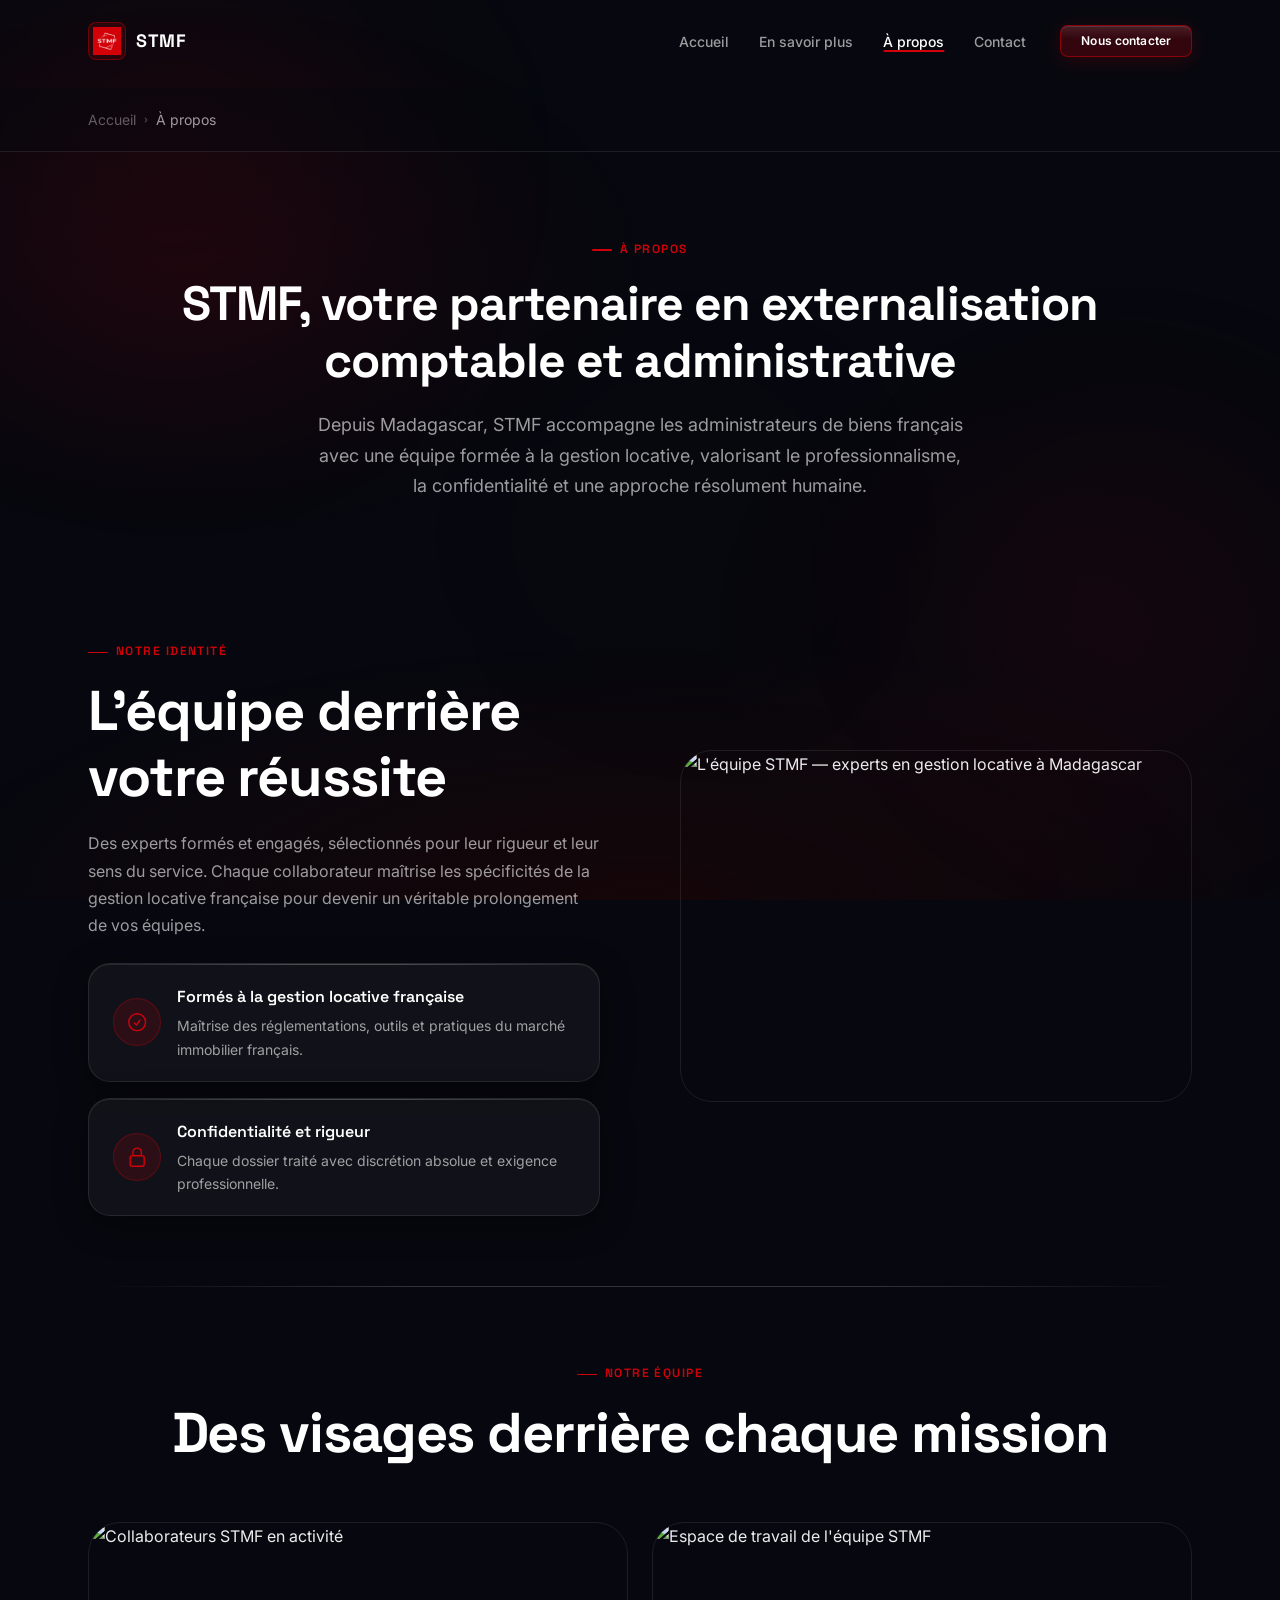
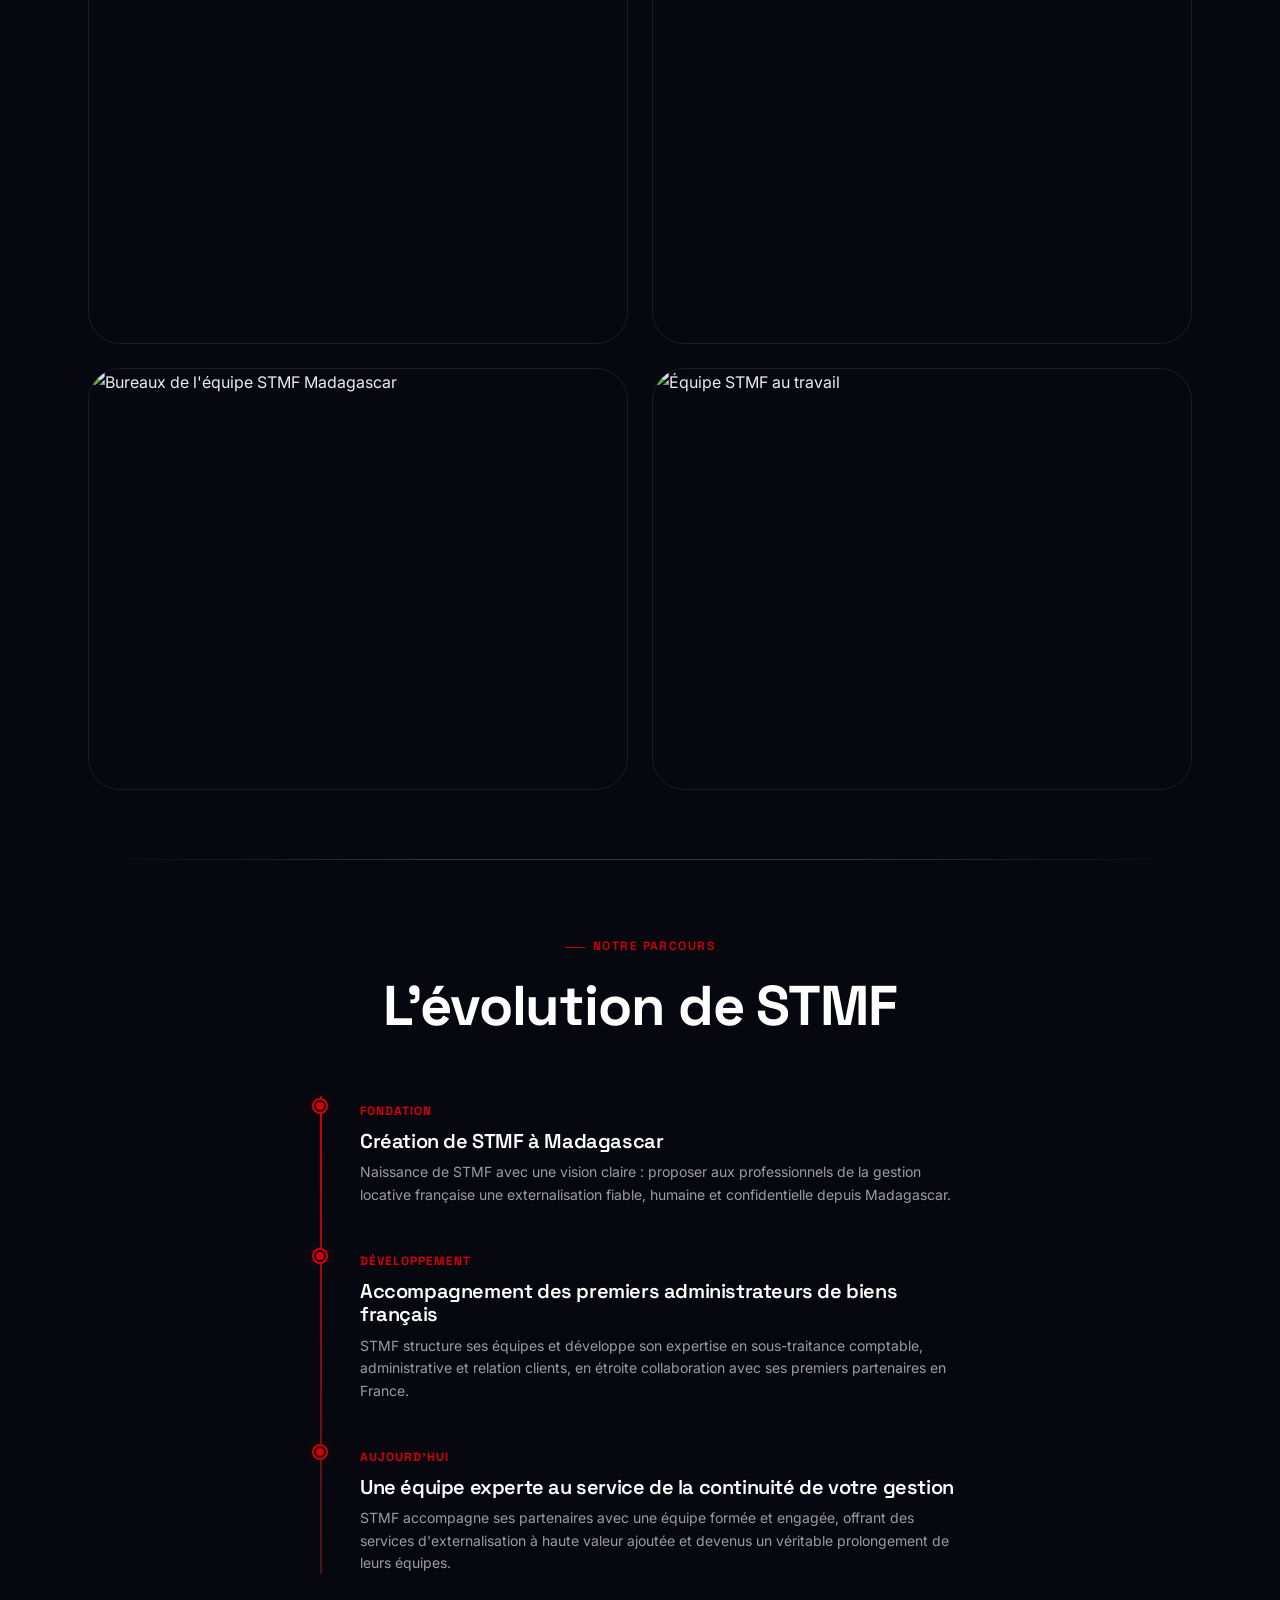
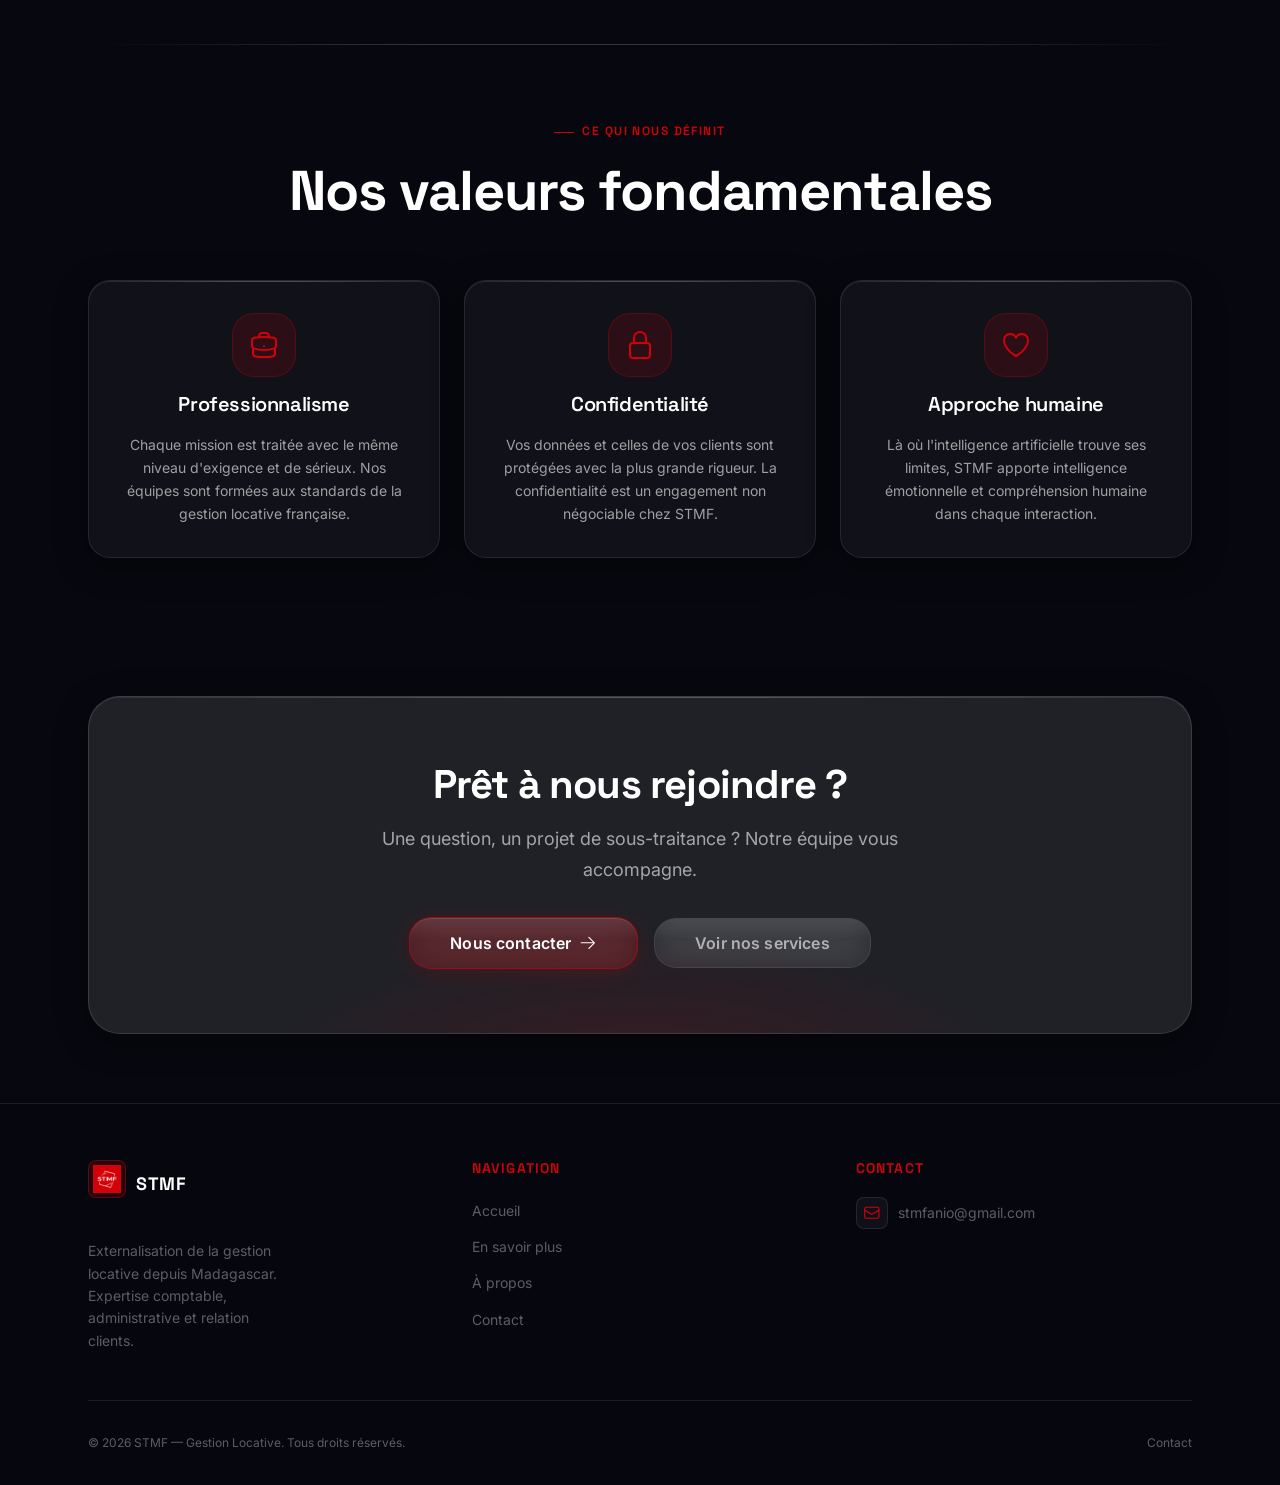
==== commit c71bb770: "Update image URLs in a-propos.html" ====
--- a/a-propos.html
+++ b/a-propos.html
@@ -19,14 +19,14 @@
   <meta property="og:url"         content="https://stmf-gestion-locative.com/a-propos.html" />
   <meta property="og:title"       content="À Propos — L'équipe STMF, experts en gestion locative" />
   <meta property="og:description" content="STMF accompagne les administrateurs de biens français avec une équipe formée à la gestion locative, valorisant le professionnalisme, la confidentialité et une approche résolument humaine." />
-  <meta property="og:image"       content="CLOUDFLARE_URL_OG_IMAGE" />
+  <meta property="og:image"       content="https://res.cloudinary.com/kd5ujryr/image/upload/v1786178468/og-image-stmf_krdywx.png" />
   <meta property="og:locale"      content="fr_FR" />
 
   <!-- ─── Twitter Card ─── -->
   <meta name="twitter:card"        content="summary_large_image" />
   <meta name="twitter:title"       content="À Propos — L'équipe STMF" />
   <meta name="twitter:description" content="Une équipe d'experts en gestion locative basée à Madagascar, au service des professionnels français." />
-  <meta name="twitter:image"       content="CLOUDFLARE_URL_OG_IMAGE" />
+  <meta name="twitter:image"       content="https://res.cloudinary.com/kd5ujryr/image/upload/v1786178468/og-image-stmf_krdywx.png" />
 
   <!-- ─── Structured Data ─── -->
   <script type="application/ld+json">
@@ -193,7 +193,7 @@
             <div class="team-img team-img--featured">
               <!-- 📸 IMAGE ÉQUIPE PRINCIPALE: bureau 8.png | Remplacer src par votre URL Cloudflare -->
               <img
-                src="CLOUDFLARE_URL_BUREAU_8"
+                src="https://res.cloudinary.com/kd5ujryr/image/upload/v1786176951/bureau_8_dxsi12.png"
                 alt="L'équipe STMF — experts en gestion locative à Madagascar"
                 width="800"
                 height="350"
@@ -220,19 +220,19 @@
         <div class="team-grid">
           <div class="team-img" data-reveal="up" data-reveal-delay="100">
             <!-- 📸 IMAGE ÉQUIPE 1: bureau 1.png | Remplacer src par votre URL Cloudflare -->
-            <img src="CLOUDFLARE_URL_BUREAU_1" alt="Collaborateurs STMF en activité" width="560" height="420" loading="lazy" decoding="async" />
+            <img src="https://res.cloudinary.com/kd5ujryr/image/upload/v1786176948/bureau_1_omhqzr.png" alt="Collaborateurs STMF en activité" width="560" height="420" loading="lazy" decoding="async" />
           </div>
           <div class="team-img" data-reveal="up" data-reveal-delay="200">
             <!-- 📸 IMAGE ÉQUIPE 2: bureau 5.png | Remplacer src par votre URL Cloudflare -->
-            <img src="CLOUDFLARE_URL_BUREAU_5" alt="Espace de travail de l'équipe STMF" width="560" height="420" loading="lazy" decoding="async" />
+            <img src="https://res.cloudinary.com/kd5ujryr/image/upload/v1786176950/bureau_5_sbch0p.png" alt="Espace de travail de l'équipe STMF" width="560" height="420" loading="lazy" decoding="async" />
           </div>
           <div class="team-img" data-reveal="up" data-reveal-delay="300">
             <!-- 📸 IMAGE ÉQUIPE 3: bureau 9.png | Remplacer src par votre URL Cloudflare -->
-            <img src="CLOUDFLARE_URL_BUREAU_9" alt="Bureaux de l'équipe STMF Madagascar" width="560" height="420" loading="lazy" decoding="async" />
+            <img src="https://res.cloudinary.com/kd5ujryr/image/upload/v1786176948/bureau_9_m9wlqh.png" alt="Bureaux de l'équipe STMF Madagascar" width="560" height="420" loading="lazy" decoding="async" />
           </div>
           <div class="team-img" data-reveal="up" data-reveal-delay="400">
             <!-- 📸 IMAGE ÉQUIPE 4: bureau 11.png | Remplacer src par votre URL Cloudflare -->
-            <img src="CLOUDFLARE_URL_BUREAU_11" alt="Équipe STMF au travail" width="560" height="420" loading="lazy" decoding="async" />
+            <img src="https://res.cloudinary.com/kd5ujryr/image/upload/v1786176951/bureau_11_lz6bwa.png" alt="Équipe STMF au travail" width="560" height="420" loading="lazy" decoding="async" />
           </div>
         </div>
       </div>
--- a/css/components.css
+++ b/css/components.css
@@ -641,6 +641,83 @@
 }
 
 /* ═══════════════════════════════════════════════
+   ICONES SVG HEROICONS (outline, style iPhone)
+═══════════════════════════════════════════════ */
+
+/* Icône inline dans un conteneur texte */
+.icon-svg {
+  display: inline-block;
+  width: 1em;
+  height: 1em;
+  vertical-align: -0.15em;
+  flex-shrink: 0;
+}
+
+/* Icône dans un btn__icon (flèche) */
+.btn__icon .icon-svg {
+  width: 1.1em;
+  height: 1.1em;
+  transition: transform var(--t-fast);
+}
+
+.btn:hover .btn__icon .icon-svg {
+  transform: translateX(3px);
+}
+
+/* Icône dans value-pill */
+.value-pill__icon .icon-svg,
+.value-pill__icon {
+  display: flex;
+  align-items: center;
+  justify-content: center;
+  width: 1.25rem;
+  height: 1.25rem;
+  color: var(--c-red);
+}
+
+/* Icône dans icon-circle */
+.icon-circle .icon-svg {
+  width: 1.4rem;
+  height: 1.4rem;
+  color: var(--c-red);
+}
+
+/* Icône dans value-card__icon */
+.value-card__icon .icon-svg {
+  width: 2rem;
+  height: 2rem;
+  color: var(--c-red);
+}
+
+/* Icône dans footer__contact-icon */
+.footer__contact-icon .icon-svg,
+.contact-channel__icon .icon-svg {
+  width: 1.1rem;
+  height: 1.1rem;
+  color: var(--c-red);
+}
+
+/* hero float card icon */
+.hero__float-card-icon .icon-svg {
+  width: 1.5rem;
+  height: 1.5rem;
+  color: var(--c-red);
+}
+
+/* icon-inline dans contact.html (remplace les spans inline-style) */
+.icon-inline {
+  display: inline-flex;
+  align-items: center;
+  color: var(--c-red);
+  flex-shrink: 0;
+}
+
+.icon-inline .icon-svg {
+  width: 1rem;
+  height: 1rem;
+}
+
+/* ═══════════════════════════════════════════════
    LOADER spinner (form submit)
 ═══════════════════════════════════════════════ */
 
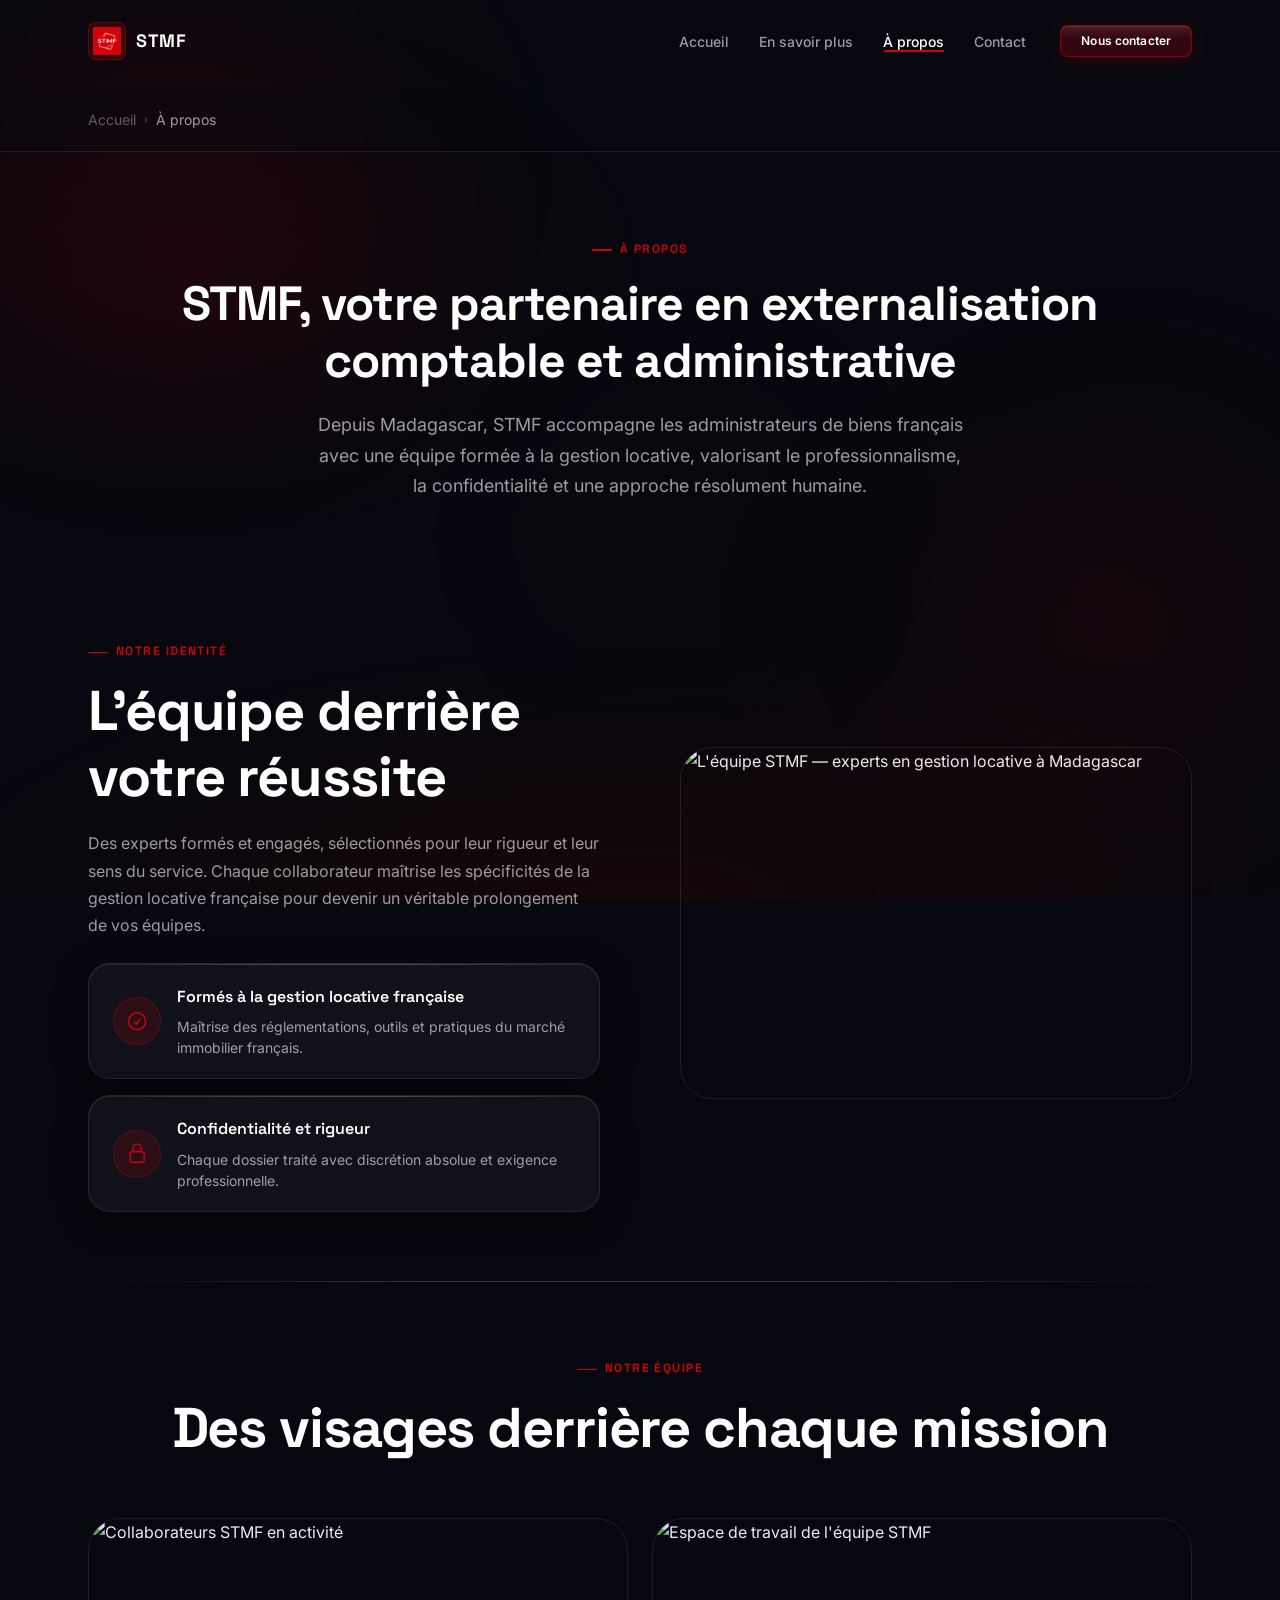
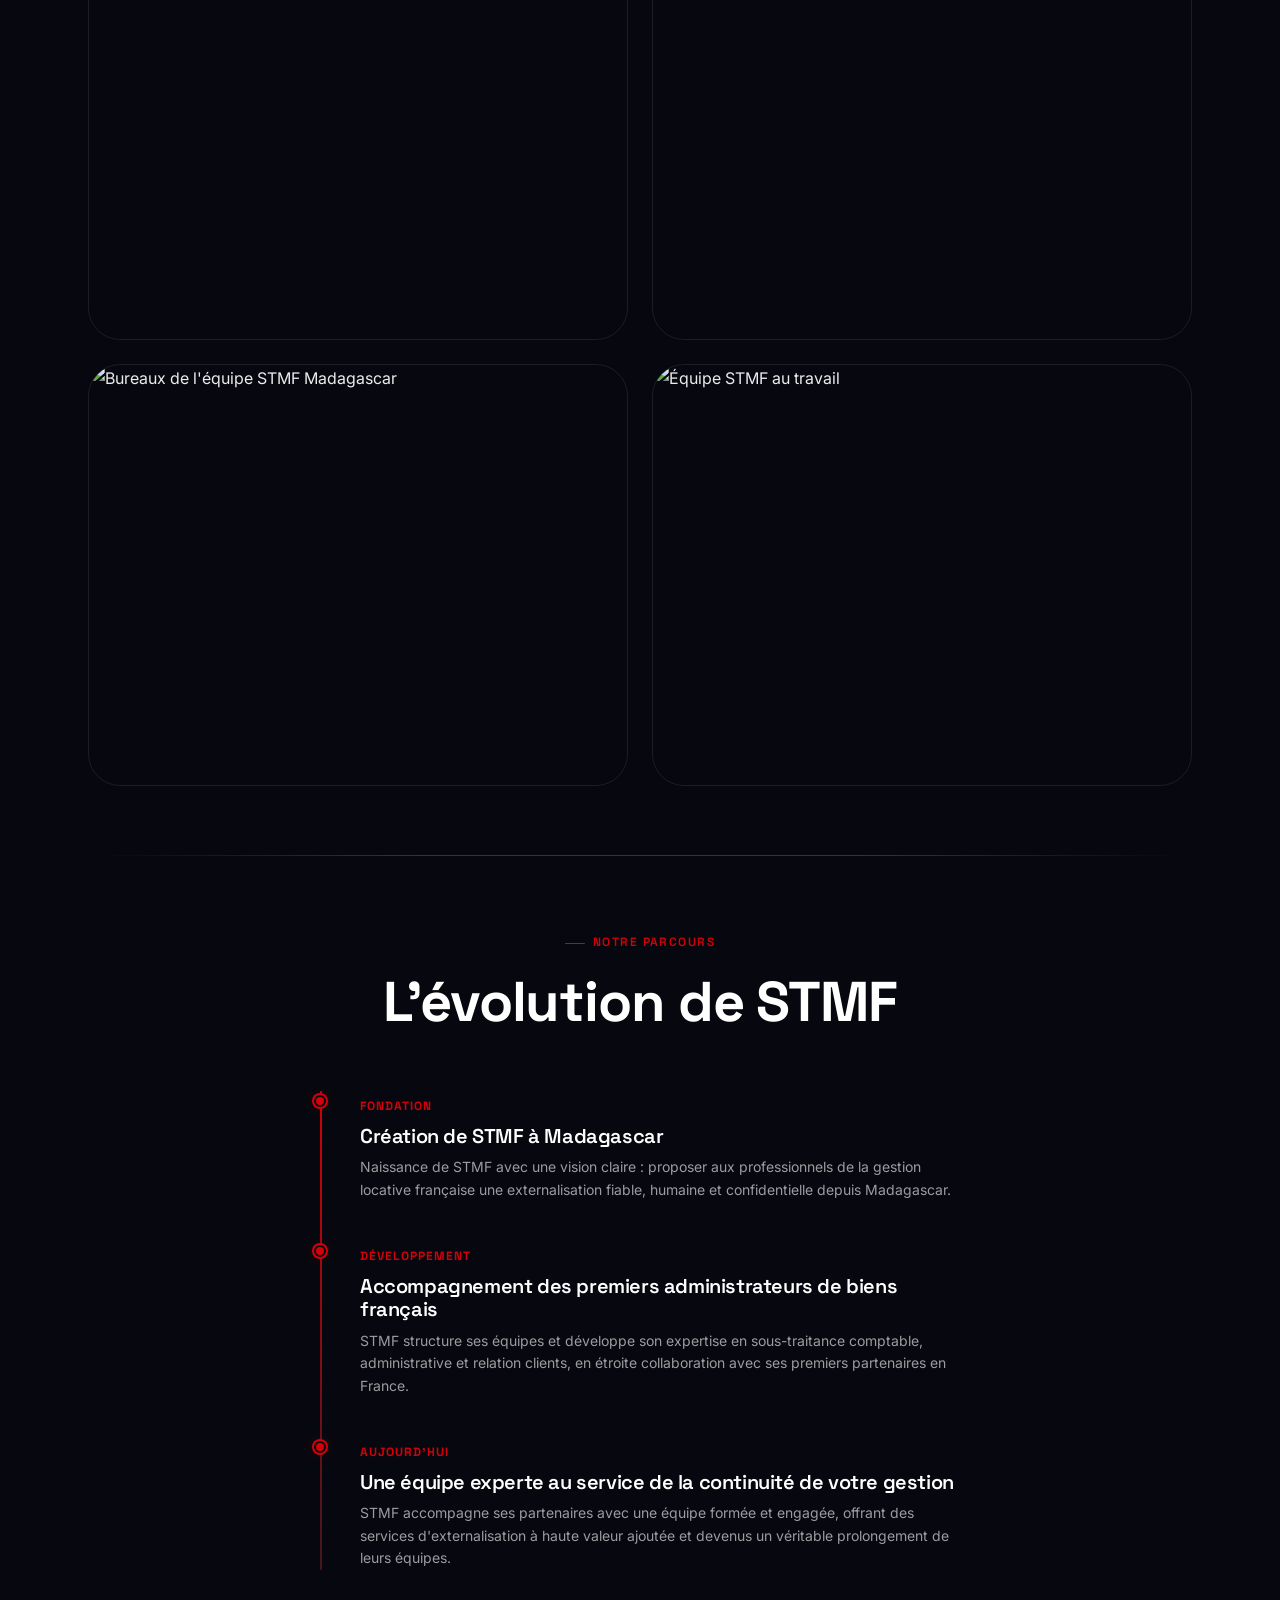
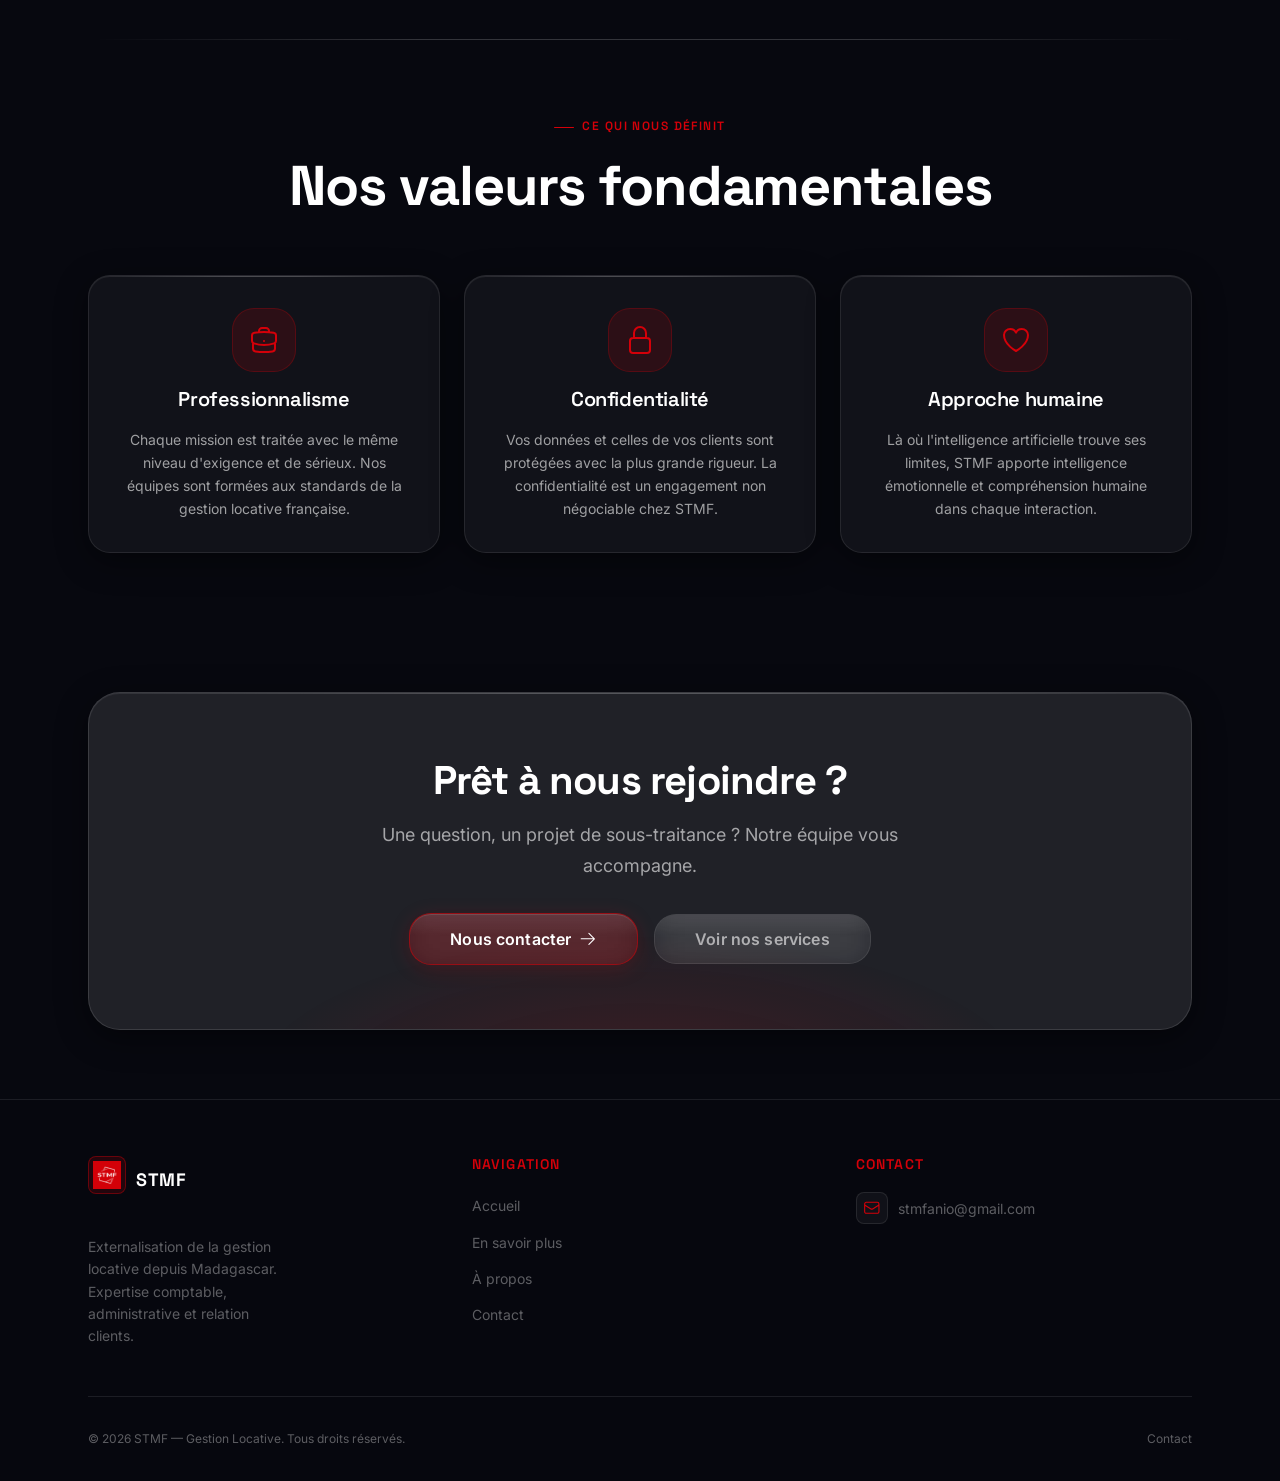
==== commit e7b78008: "Update a-propos.html" ====
--- a/a-propos.html
+++ b/a-propos.html
@@ -171,18 +171,18 @@
               Des experts formés et engagés, sélectionnés pour leur rigueur et leur sens du service. Chaque collaborateur maîtrise les spécificités de la gestion locative française pour devenir un véritable prolongement de vos équipes.
             </p>
             <div style="display:flex;flex-direction:column;gap:1rem;">
-              <div class="glass-card glass-card--static" style="padding:1.25rem 1.5rem;display:flex;align-items:center;gap:1rem;">
-                <div class="icon-circle" style="flex-shrink:0;" aria-hidden="true"><svg class="icon-svg" xmlns="http://www.w3.org/2000/svg" fill="none" viewBox="0 0 24 24" stroke-width="1.5" stroke="currentColor" aria-hidden="true"><path stroke-linecap="round" stroke-linejoin="round" d="M9 12.75L11.25 15 15 9.75M21 12a9 9 0 11-18 0 9 9 0 0118 0z"/></svg></div>
+              <div class="glass-card glass-card--static identity-card">
+                <div class="icon-circle identity-card__icon" aria-hidden="true"><svg class="icon-svg" xmlns="http://www.w3.org/2000/svg" fill="none" viewBox="0 0 24 24" stroke-width="1.5" stroke="currentColor" aria-hidden="true"><path stroke-linecap="round" stroke-linejoin="round" d="M9 12.75L11.25 15 15 9.75M21 12a9 9 0 11-18 0 9 9 0 0118 0z"/></svg></div>
                 <div>
-                  <div style="font-family:var(--ff-display);font-weight:600;color:var(--c-white);margin-bottom:0.25rem;">Formés à la gestion locative française</div>
-                  <div style="font-size:var(--ts-sm);color:var(--c-text-sec);">Maîtrise des réglementations, outils et pratiques du marché immobilier français.</div>
+                  <div class="identity-card__title">Formés à la gestion locative française</div>
+                  <div class="identity-card__desc">Maîtrise des réglementations, outils et pratiques du marché immobilier français.</div>
                 </div>
               </div>
-              <div class="glass-card glass-card--static" style="padding:1.25rem 1.5rem;display:flex;align-items:center;gap:1rem;">
-                <div class="icon-circle" style="flex-shrink:0;" aria-hidden="true"><svg class="icon-svg" xmlns="http://www.w3.org/2000/svg" fill="none" viewBox="0 0 24 24" stroke-width="1.5" stroke="currentColor" aria-hidden="true"><path stroke-linecap="round" stroke-linejoin="round" d="M16.5 10.5V6.75a4.5 4.5 0 10-9 0v3.75m-.75 11.25h10.5a2.25 2.25 0 002.25-2.25v-6.75a2.25 2.25 0 00-2.25-2.25H6.75a2.25 2.25 0 00-2.25 2.25v6.75a2.25 2.25 0 002.25 2.25z"/></svg></div>
+              <div class="glass-card glass-card--static identity-card">
+                <div class="icon-circle identity-card__icon" aria-hidden="true"><svg class="icon-svg" xmlns="http://www.w3.org/2000/svg" fill="none" viewBox="0 0 24 24" stroke-width="1.5" stroke="currentColor" aria-hidden="true"><path stroke-linecap="round" stroke-linejoin="round" d="M16.5 10.5V6.75a4.5 4.5 0 10-9 0v3.75m-.75 11.25h10.5a2.25 2.25 0 002.25-2.25v-6.75a2.25 2.25 0 00-2.25-2.25H6.75a2.25 2.25 0 00-2.25 2.25v6.75a2.25 2.25 0 002.25 2.25z"/></svg></div>
                 <div>
-                  <div style="font-family:var(--ff-display);font-weight:600;color:var(--c-white);margin-bottom:0.25rem;">Confidentialité et rigueur</div>
-                  <div style="font-size:var(--ts-sm);color:var(--c-text-sec);">Chaque dossier traité avec discrétion absolue et exigence professionnelle.</div>
+                  <div class="identity-card__title">Confidentialité et rigueur</div>
+                  <div class="identity-card__desc">Chaque dossier traité avec discrétion absolue et exigence professionnelle.</div>
                 </div>
               </div>
             </div>
--- a/css/components.css
+++ b/css/components.css
@@ -717,6 +717,22 @@
   height: 1rem;
 }
 
+/* Honeypot anti-spam — sans inline style (évite le carré blanc) */
+.honeypot-field {
+  display: none !important;
+  visibility: hidden;
+  position: absolute;
+  left: -9999px;
+  width: 0;
+  height: 0;
+}
+
+/* Astérisque champ obligatoire */
+.required-star { color: var(--c-red); }
+
+/* Bouton CTA dans l'overlay mobile */
+.nav-overlay-cta { margin-top: 2rem; }
+
 /* ═══════════════════════════════════════════════
    LOADER spinner (form submit)
 ═══════════════════════════════════════════════ */
--- a/css/pages.css
+++ b/css/pages.css
@@ -621,6 +621,35 @@
   justify-content: center;
 }
 
+/* ── WHO-CTA : bouton sous les value-pills ── */
+.who-cta {
+  margin-top: 2rem;
+  padding-top: 1.75rem;
+  border-top: 1px solid var(--g-border);
+}
+
+/* ── IDENTITY-CARD : cartes "Notre identité" (a-propos) ── */
+.identity-card {
+  padding: 1.25rem 1.5rem;
+  display: flex;
+  align-items: center;
+  gap: 1rem;
+}
+.identity-card__icon { flex-shrink: 0; }
+.identity-card__title {
+  font-family: var(--ff-display);
+  font-size: var(--ts-base);
+  font-weight: 600;
+  color: var(--c-white);
+  margin-bottom: 0.375rem;
+}
+.identity-card__desc {
+  font-size: var(--ts-sm);
+  color: var(--c-text-sec);
+  line-height: 1.5;
+  margin: 0;
+}
+
 /* ═══════════════════════════════════════════════
    RESPONSIVE — PAGES
 ═══════════════════════════════════════════════ */
